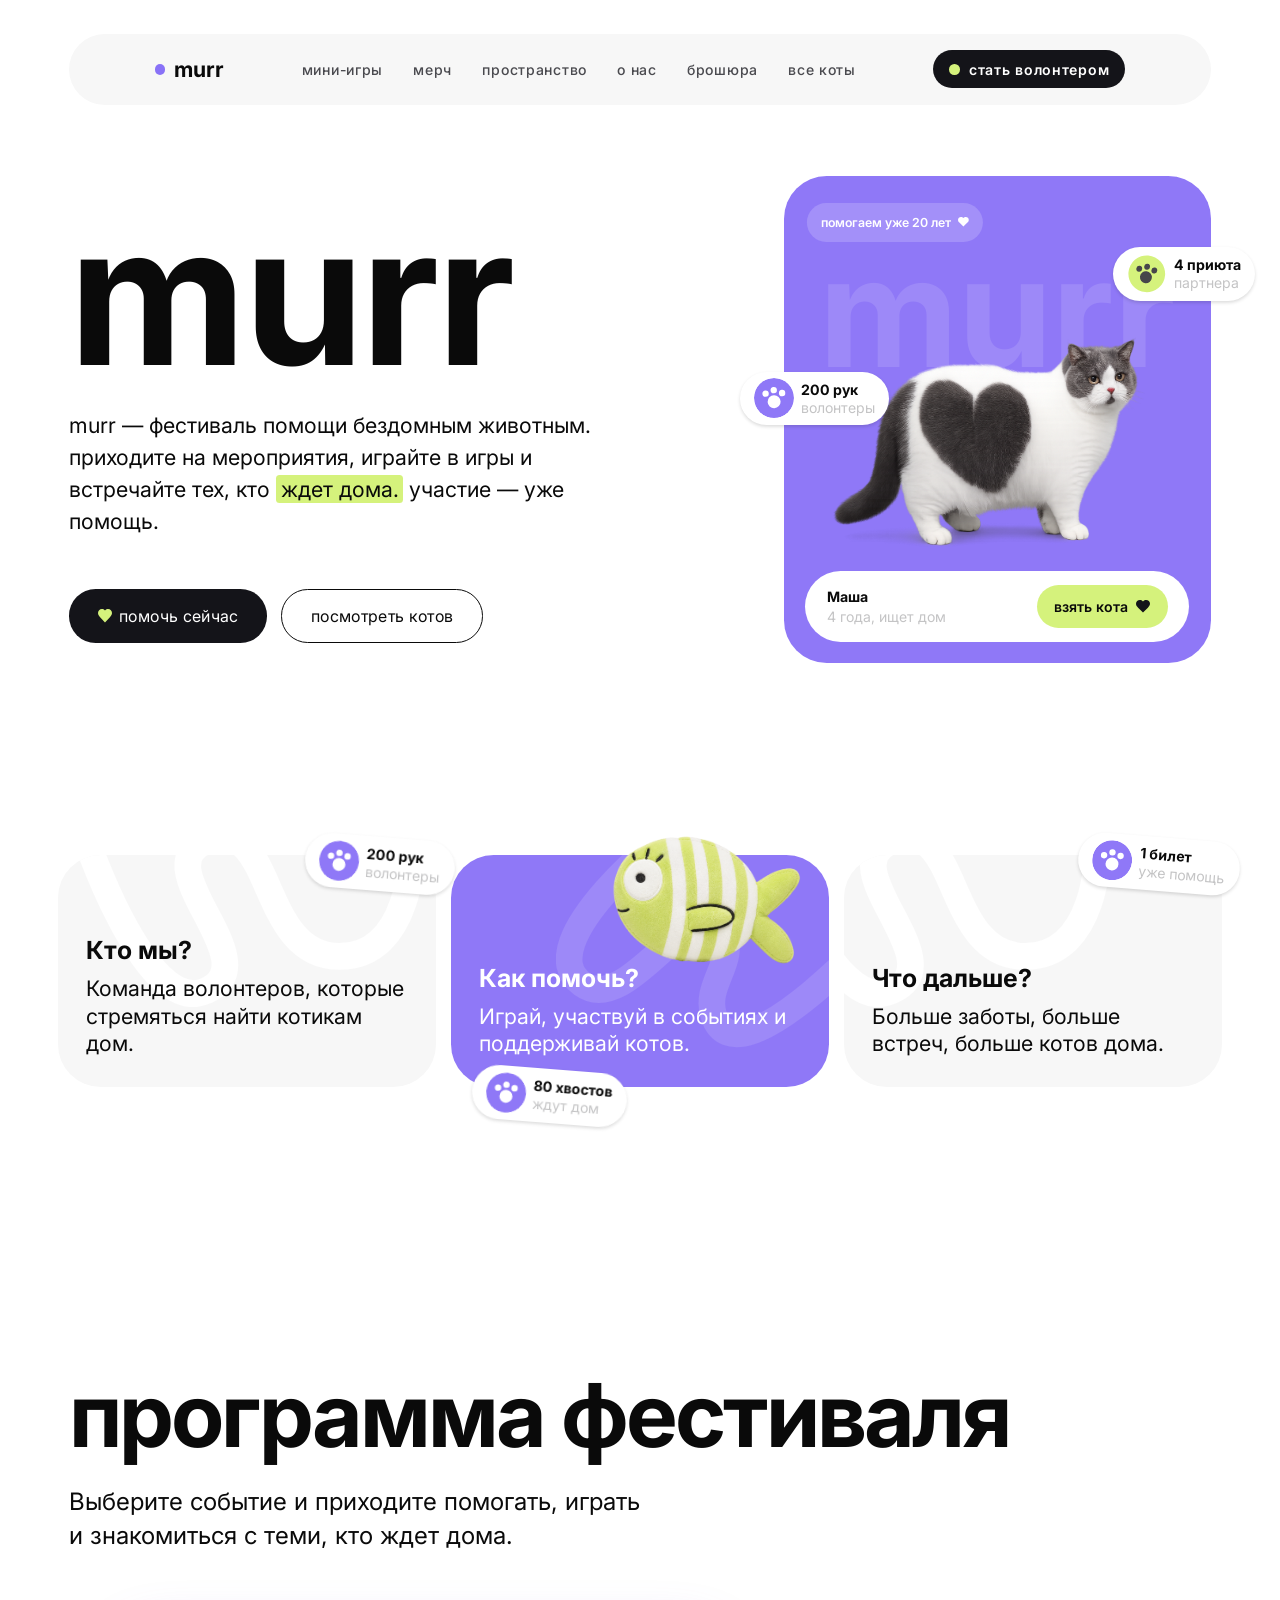
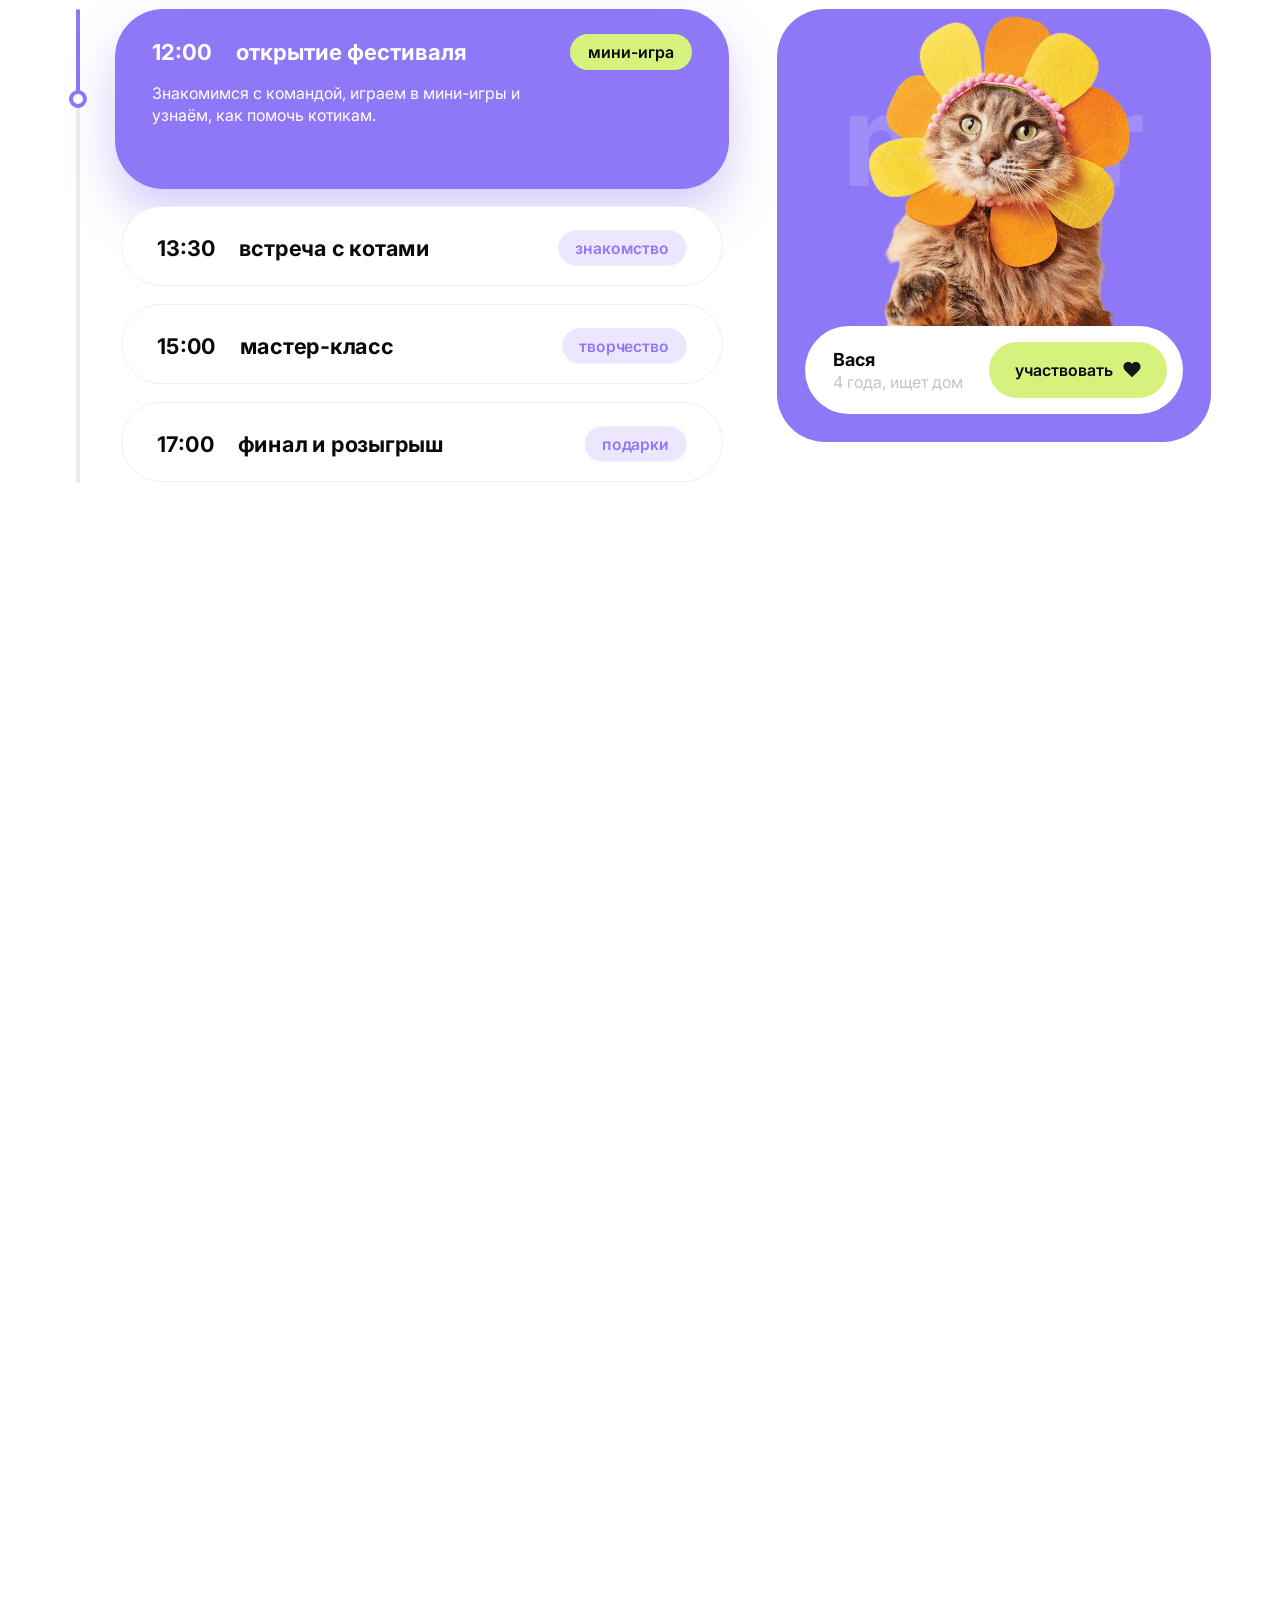
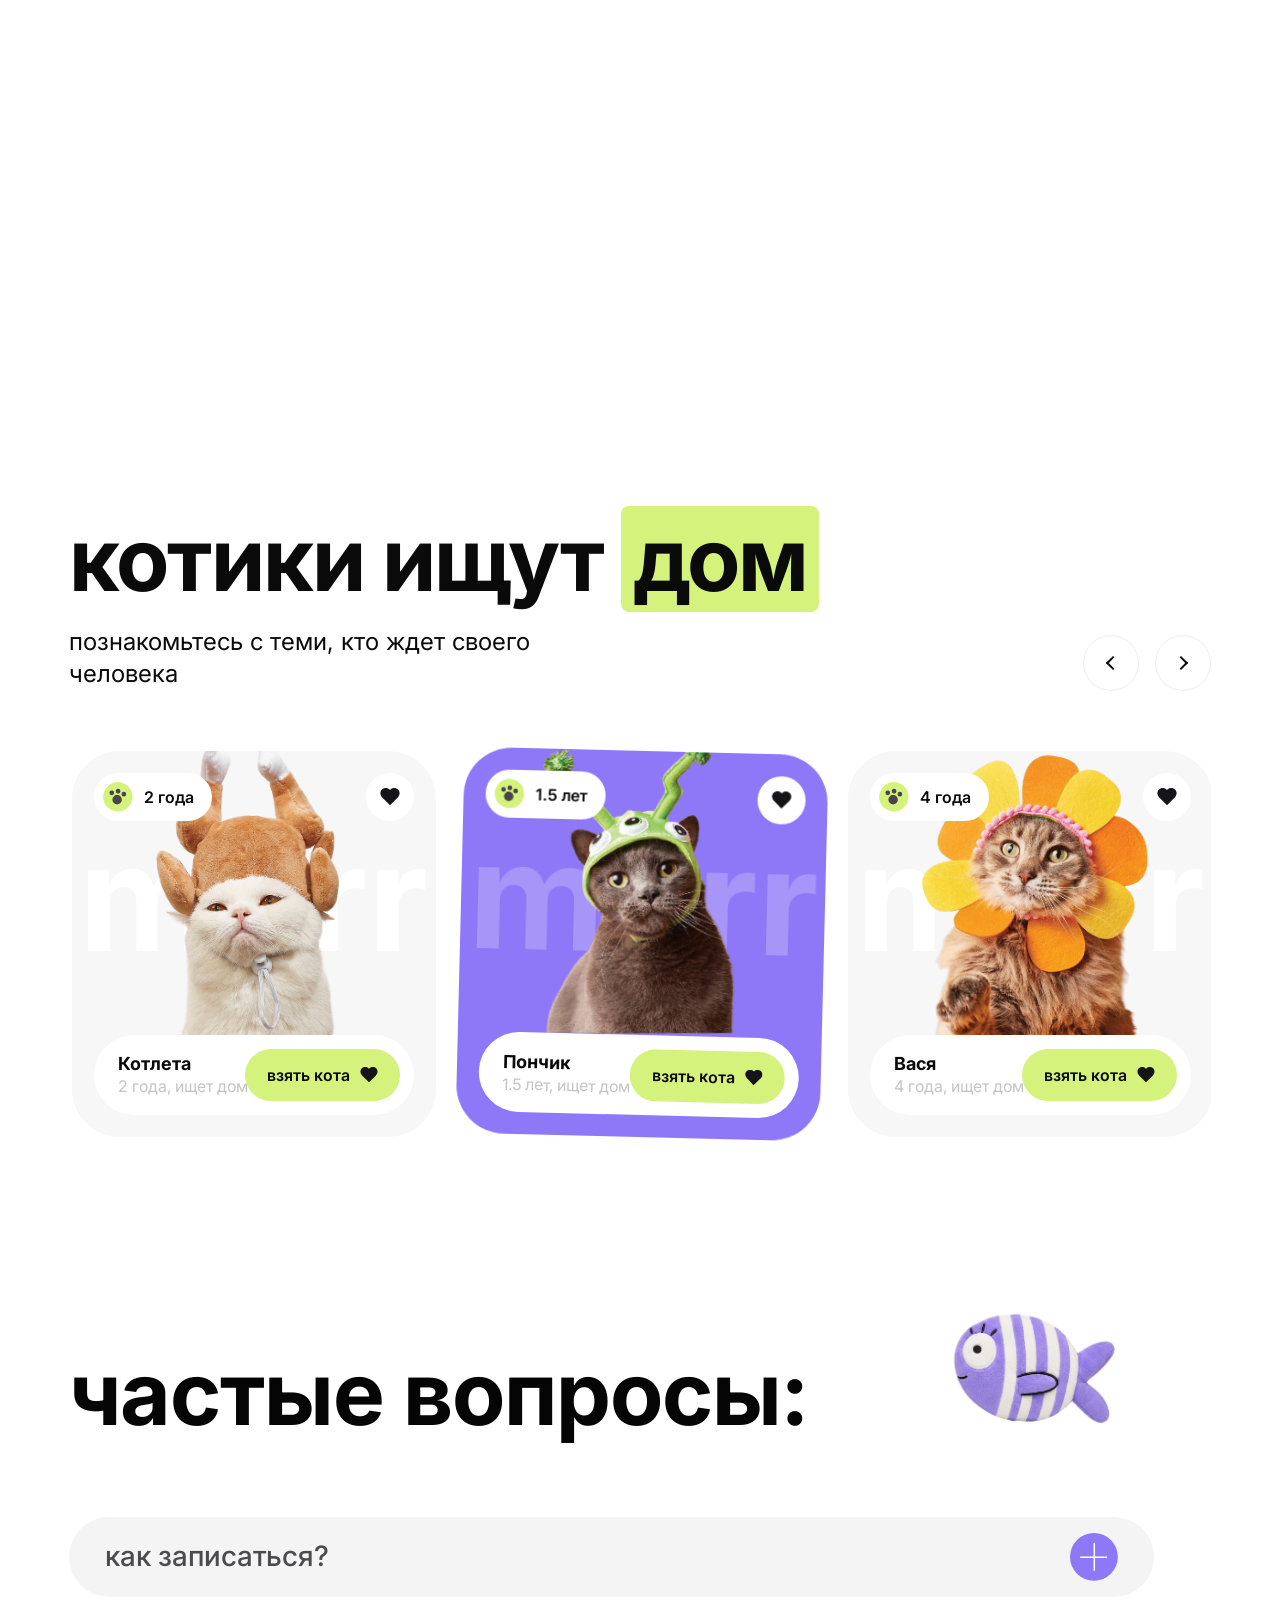
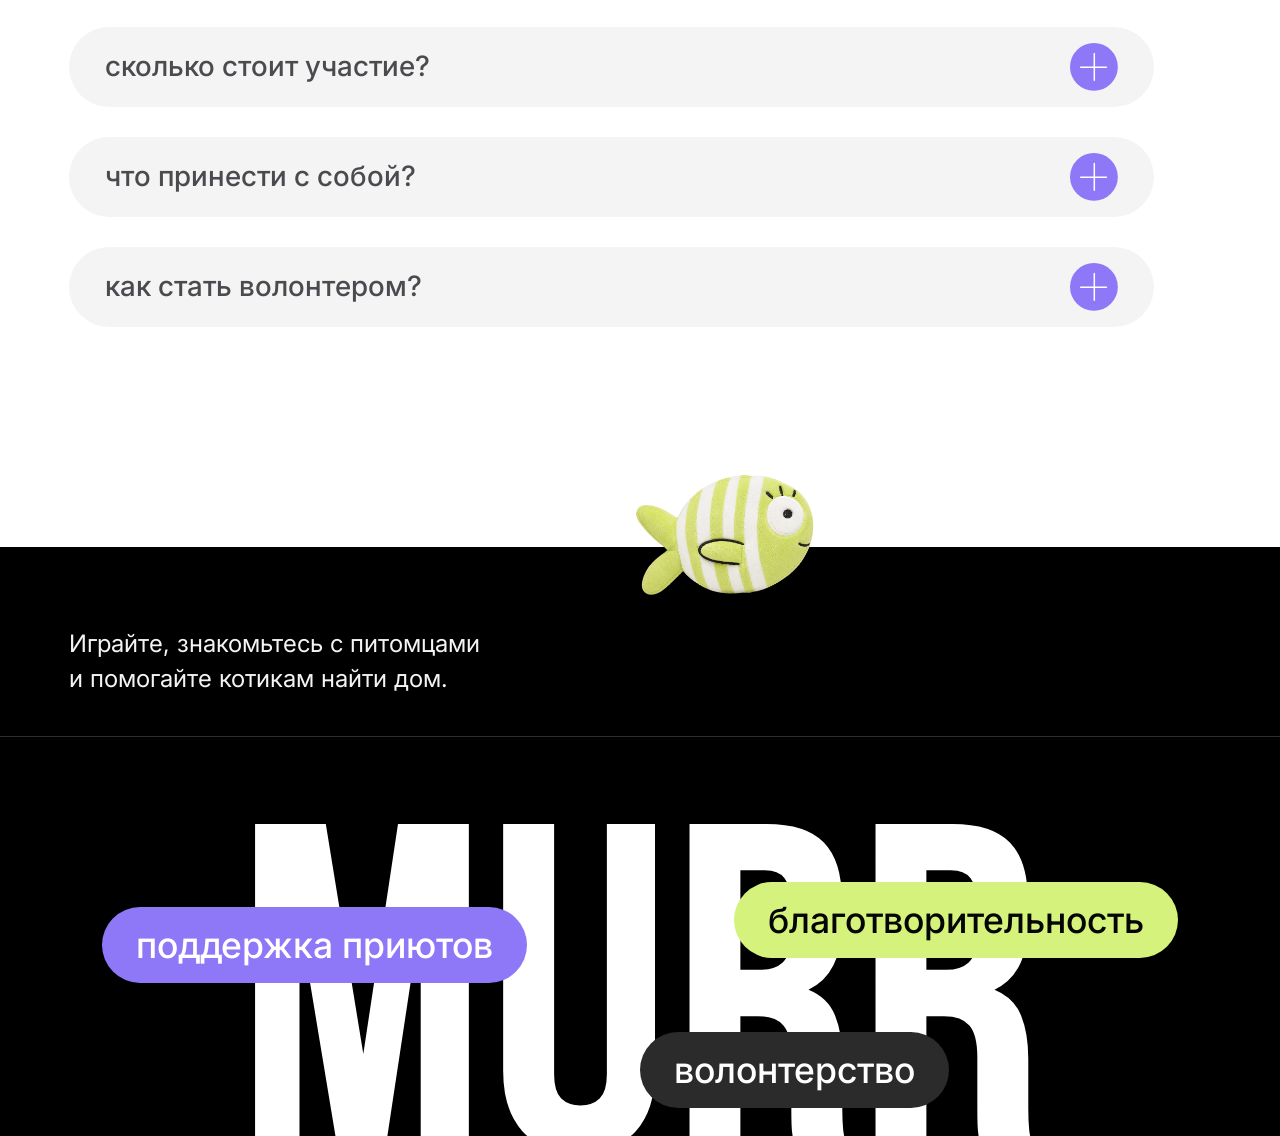
==== index.html @ 6c06e75c "upload project" ====
<!doctype html>
<html lang="ru">
  <head>
    <meta charset="UTF-8" />
    <meta name="viewport" content="width=device-width, initial-scale=1.0" />
    <title>Murr</title>
    <link rel="stylesheet" href="./stylesheets/reset.css" />
    <link rel="stylesheet" href="./stylesheets/fonts.css" />
    <link rel="stylesheet" href="./stylesheets/style.css" />
    <link rel="stylesheet" href="./stylesheets/adaptive.css" />
  </head>
  <body>
    <header class="header">
      <nav class="menu" aria-label="Основное меню">
        <a class="logo" href="/" aria-label="Murr">
          <span class="logo__dot"></span>
          <span class="logo__text">murr</span>
        </a>

        <ul class="menu__list">
          <li><a class="menu__link" href="./games.html">мини-игры</a></li>
          <li><a class="menu__link" href="./merch.html">мерч</a></li>
          <li><a class="menu__link" href="#">пространство</a></li>
          <li><a class="menu__link" href="#about">о нас</a></li>
          <li><a class="menu__link" href="#">брошюра</a></li>
          <li><a class="menu__link" href="#cats">все коты</a></li>
        </ul>

        <a class="volunteer-button" href="./volunteer.html">
          <span class="volunteer-button__dot"></span>
          <span>стать волонтером</span>
        </a>
      </nav>
    </header>

    <main>
      <section class="hero">
        <div class="hero__content">
          <h1 class="hero__title">murr</h1>
          <p class="hero__text">
            murr — фестиваль помощи бездомным животным.<span class="hero__text-extra">
            приходите на мероприятия, играйте в игры и
            встречайте тех, кто <span class="hero__highlight">ждет дома.</span>
            участие — уже помощь.</span>
          </p>
          <div class="hero__buttons">
            <a class="hero__btn hero__btn--primary" href="#">
              <img class="hero__btn-heart" src="./img/heart.svg" alt="" />
              <span>помочь сейчас</span>
            </a>
            <a class="hero__btn hero__btn--secondary" href="#">
              посмотреть котов
            </a>
          </div>
        </div>

        <div class="card">
          <span class="card__watermark">murr</span>

          <div class="card__badge card__badge--dark card__badge--top">
            <span>помогаем уже 20 лет</span>
            <img class="card__badge-heart" src="./img/heart-white.svg" alt="" />
          </div>

          <div class="card__badge card__badge--light card__badge--right">
            <img class="card__badge-paw" src="./img/paw-black.svg" alt="" />
            <div class="card__badge-info">
              <span class="card__badge-value">4 приюта</span>
              <span class="card__badge-label">партнера</span>
            </div>
          </div>

          <div class="card__badge card__badge--light card__badge--left">
            <img class="card__badge-paw" src="./img/paw-white.svg" alt="" />
            <div class="card__badge-info">
              <span class="card__badge-value">200 рук</span>
              <span class="card__badge-label">волонтеры</span>
            </div>
          </div>

          <img class="card__cat" src="./img/cat.png" alt="Кот Маша" />

          <div class="card__bottom">
            <div class="card__bottom-info">
              <span class="card__bottom-name">Маша</span>
              <span class="card__bottom-desc">4 года, ищет дом</span>
            </div>
            <a class="card__bottom-btn" href="#">
              <span>взять кота</span>
              <img class="card__bottom-heart" src="./img/heart-black.svg" alt="" />
            </a>
          </div>
        </div>
      </section>

      <section class="explain" id="about">
        <article class="info-card info-card--light">
          <span class="info-card__curve-clip">
            <img
              class="info-card__curve info-card__curve--left"
              src="./img/curve-white-left.svg"
              alt=""
            />
          </span>
          <div class="card__badge card__badge--light info-card__badge info-card__badge--tr">
            <img class="card__badge-paw" src="./img/paw-white.svg" alt="" />
            <div class="card__badge-info">
              <span class="card__badge-value">200 рук</span>
              <span class="card__badge-label">волонтеры</span>
            </div>
          </div>
          <h2 class="info-card__title">Кто мы?</h2>
          <p class="info-card__text">
            Команда волонтеров, которые стремяться найти котикам дом.
          </p>
        </article>

        <article class="info-card info-card--accent">
          <span class="info-card__curve-clip">
            <img
              class="info-card__curve info-card__curve--middle"
              src="./img/curve-middle.svg"
              alt=""
            />
          </span>
          <div class="card__badge card__badge--light info-card__badge info-card__badge--bl">
            <img class="card__badge-paw" src="./img/paw-white.svg" alt="" />
            <div class="card__badge-info">
              <span class="card__badge-value">80 хвостов</span>
              <span class="card__badge-label">ждут дом</span>
            </div>
          </div>
          <img class="info-card__fish" src="./img/fish-green.png" alt="" />
          <h2 class="info-card__title">Как помочь?</h2>
          <p class="info-card__text">
            Играй, участвуй в событиях и поддерживай котов.
          </p>
        </article>

        <article class="info-card info-card--light">
          <span class="info-card__curve-clip">
            <img
              class="info-card__curve info-card__curve--right"
              src="./img/curve-white-right.svg"
              alt=""
            />
          </span>
          <div class="card__badge card__badge--light info-card__badge info-card__badge--tr">
            <img class="card__badge-paw" src="./img/paw-white.svg" alt="" />
            <div class="card__badge-info">
              <span class="card__badge-value">1 билет</span>
              <span class="card__badge-label">уже помощь</span>
            </div>
          </div>
          <h2 class="info-card__title">Что дальше?</h2>
          <p class="info-card__text">
            Больше заботы, больше встреч, больше котов дома.
          </p>
        </article>
      </section>
      <section class="program" id="program">
        <div class="program__sticky">
          <div class="program__inner">
            <header class="program__head">
              <h2 class="program__title">программа фестиваля</h2>
              <p class="program__subtitle">
                Выберите событие и приходите помогать, играть<br />
                и знакомиться с теми, кто ждет дома.
              </p>
            </header>

            <div class="program__body">
              <div class="program__left">
                <div class="timeline" aria-hidden="true">
                  <span class="timeline__track"></span>
                  <span class="timeline__progress" id="timelineProgress"></span>
                  <span class="timeline__dot" id="timelineDot"></span>
                </div>
                <ul class="program__events" id="programEvents"></ul>
              </div>

              <aside class="program-card" id="programCard">
                <span class="program-card__watermark">murr</span>
                <img class="program-card__photo" id="programPhoto" src="./img/cat-3.png" alt="кот" />
                <div class="program-card__plate">
                  <div class="program-card__info">
                    <span class="program-card__name">Вася</span>
                    <span class="program-card__desc">4 года, ищет дом</span>
                  </div>
                  <a class="program-card__btn" href="#">
                    <span>участвовать</span>
                    <img
                      class="program-card__heart"
                      src="./img/heart-black.svg"
                      alt=""
                    />
                  </a>
                </div>
              </aside>
            </div>
          </div>
        </div>
      </section>

      <section class="cats" id="cats">
        <div class="cats__inner">
          <header class="cats__head">
            <div class="cats__heading">
              <h2 class="cats__title">
                котики ищут <span class="cats__highlight">дом</span>
              </h2>
              <p class="cats__subtitle">
                познакомьтесь с теми, кто ждет своего<br />человека
              </p>
            </div>

            <div class="cats__arrows">
              <button
                class="cats__arrow cats__arrow--prev"
                id="catsPrev"
                type="button"
                aria-label="Предыдущие"
              ></button>
              <button
                class="cats__arrow cats__arrow--next"
                id="catsNext"
                type="button"
                aria-label="Следующие"
              ></button>
            </div>
          </header>

          <ul class="cats__track" id="catsTrack"></ul>
        </div>
      </section>

      <section class="faq" id="faq">
        <img
          class="faq__fish faq__fish--purple"
          src="./img/fish-purple-5.png"
          alt=""
        />
        <img
          class="faq__fish faq__fish--green"
          src="./img/fish-green-5.png"
          alt=""
        />
        <div class="faq__container">
          <h2 class="faq__title">частые вопросы:</h2>
          <div class="faq__list" id="faqList"></div>
        </div>
      </section>
    </main>

    <footer class="footer">
      <div class="footer__top">
        <p class="footer__note">
          Играйте, знакомьтесь с питомцами<br />
          и помогайте котикам найти дом.
        </p>
      </div>

      <div class="footer__brand">
        <span class="footer__murr">MURR</span>
        <span class="footer__badge footer__badge--purple">поддержка приютов</span>
        <span class="footer__badge footer__badge--lime">благотворительность</span>
        <span class="footer__badge footer__badge--dark">волонтерство</span>
      </div>
    </footer>

    <script src="./scripts/javascript.js"></script>
  </body>
</html>
---- stylesheets/fonts.css ----
@font-face {
  font-family: "Inter";
  src: url("../fonts/Inter_18pt-Regular.ttf") format("truetype");
  font-weight: 400;
  font-style: normal;
  font-display: swap;
}

@font-face {
  font-family: "Inter";
  src: url("../fonts/Inter_18pt-Medium.ttf") format("truetype");
  font-weight: 500;
  font-style: normal;
  font-display: swap;
}

@font-face {
  font-family: "Inter";
  src: url("../fonts/Inter_18pt-SemiBold.ttf") format("truetype");
  font-weight: 600;
  font-style: normal;
  font-display: swap;
}

@font-face {
  font-family: "Inter";
  src: url("../fonts/Inter_18pt-Bold.ttf") format("truetype");
  font-weight: 700;
  font-style: normal;
  font-display: swap;
}

@font-face {
  font-family: "Bebas Neue";
  src: url("../fonts/bebasneuecyrillic.ttf") format("truetype");
  font-weight: 400;
  font-style: normal;
  font-display: swap;
}

:root {
  --font-main: "Inter", Arial, sans-serif;
  --font-display: "Bebas Neue", "Inter", sans-serif;
}
---- stylesheets/style.css ----
html {
  scroll-behavior: smooth;
}

body {
  overflow-x: hidden;
  font-family: var(--font-main);
  color: #0a0a0a;
  background: #ffffff;
}

.header {
  width: 100vw;
  padding-top: 2.6389vw;
}

.menu {
  width: 89.1667vw;
  height: 5.5556vw;
  margin: 0 auto;
  padding: 0 6.6667vw;
  display: flex;
  align-items: center;
  justify-content: space-between;
  gap: 3.3333vw;
  border-radius: 2.7778vw;
  background: #f7f7f7;
}

.logo {
  display: flex;
  align-items: center;
  gap: 0.6944vw;
  flex: 0 0 auto;
}

.logo__dot {
  width: 0.8333vw;
  height: 0.8333vw;
  border-radius: 50%;
  background: #8972f7;
}

.logo__text {
  font-size: 1.6667vw;
  line-height: 1;
  font-weight: 700;
  letter-spacing: 0;
}

.menu__list {
  display: flex;
  align-items: center;
  justify-content: center;
  gap: 2.3611vw;
  flex: 1 1 auto;
}

.menu__link {
  display: block;
  font-size: 1.1111vw;
  line-height: 1.2;
  font-weight: 500;
  letter-spacing: 0.0556vw;
  color: #4a4a4f;
  white-space: nowrap;
}

.volunteer-button {
  height: 2.9861vw;
  padding: 0 1.25vw;
  display: flex;
  align-items: center;
  justify-content: center;
  gap: 0.6944vw;
  flex: 0 0 auto;
  border-radius: 1.4931vw;
  background: #141419;
  color: #ffffff;
  font-size: 1.1111vw;
  line-height: 1.2;
  font-weight: 600;
  letter-spacing: 0.0556vw;
  white-space: nowrap;
  transition: transform 0.3s ease;
}

.volunteer-button:hover {
  transform: scale(1.07);
}

.volunteer-button__dot {
  width: 0.8333vw;
  height: 0.8333vw;
  flex: 0 0 auto;
  border-radius: 50%;
  background: #d5f27c;
}

/* ===== Hero ===== */

.hero {
  width: 89.1667vw;
  margin: 0 auto;
  padding-top: 5.5556vw;
  display: flex;
  align-items: center;
  justify-content: space-between;
}

.hero__content {
  max-width: 47.2222vw;
}

.hero__title {
  font-size: 15.2778vw;
  font-weight: 700;
  line-height: 1;
  letter-spacing: -0.2083vw;
  color: #0a0a0a;
}

.hero__text {
  margin-top: 1.4vw;
  font-size: 1.6667vw;
  font-weight: 400;
  line-height: 1.5;
  color: #0a0a0a;
  max-width: 44.4444vw;
}

.hero__highlight {
  background: #d5f27c;
  border-radius: 0.2778vw;
  padding: 0.0694vw 0.3472vw;
}

.hero__buttons {
  margin-top: 4vw;
  display: flex;
  align-items: center;
  gap: 1.1111vw;
}

.hero__btn {
  display: inline-flex;
  align-items: center;
  justify-content: center;
  gap: 0.5556vw;
  height: 4.1667vw;
  padding: 0 2.2222vw;
  border-radius: 2.0833vw;
  font-size: 1.25vw;
  font-weight: 400;
  letter-spacing: 0.0278vw;
  white-space: nowrap;
  transition: transform 0.3s ease;
}

.hero__btn:hover {
  transform: scale(1.05);
}

.hero__btn--primary {
  background: #141419;
  color: #ffffff;
}

.hero__btn--secondary {
  background: transparent;
  border: 0.1389vw solid #0a0a0a;
  color: #0a0a0a;
}

.hero__btn-heart {
  width: 1.1111vw;
  height: 1.0417vw;
}

/* ===== Card ===== */

.card {
  position: relative;
  width: 33.3333vw;
  height: 38.0556vw;
  flex: 0 0 auto;
  border-radius: 3.3333vw;
  background: #8f78f7;
  padding: 1.6667vw;
}

.card__watermark {
  position: absolute;
  top: 28%;
  left: 50%;
  transform: translate(-50%, -50%);
  font-size: 12vw;
  font-weight: 900;
  line-height: 1;
  color: #9d89f8;
  pointer-events: none;
  user-select: none;
}

.card__badge {
  position: absolute;
  display: flex;
  align-items: center;
  gap: 0.5556vw;
  height: 4.2vw;
  padding: 0 1.1111vw;
  border-radius: 3.3333vw;
  font-size: 0.9722vw;
  font-weight: 600;
  white-space: nowrap;
}

.card__badge--dark {
  background: #a390f9;
  color: #ffffff;
  height: 3.0556vw;
}

.card__badge--light {
  background: #ffffff;
  color: #0a0a0a;
  box-shadow: 0 0.1389vw 0.2778vw rgba(0, 0, 0, 0.14);
}

.card__badge--top {
  top: 2.0833vw;
  left: 26%;
  transform: translateX(-50%);
}

.card__badge--right {
  top: 5.5556vw;
  right: -3.4722vw;
  transform-origin: center center;
  animation: wave 4s linear infinite;
}

.card__badge--left {
  top: 15.2778vw;
  left: -3.4722vw;
  z-index: 2;
  transform-origin: center center;
  animation: wave 4s linear infinite -2s;
}

@keyframes wave {
  0% {
    transform: translateY(-1vw) rotate(0deg);
  }
  12.5% {
    transform: translateY(-0.705vw) rotate(5.66deg);
  }
  25% {
    transform: translateY(0) rotate(8deg);
  }
  37.5% {
    transform: translateY(0.705vw) rotate(5.66deg);
  }
  50% {
    transform: translateY(1vw) rotate(0deg);
  }
  62.5% {
    transform: translateY(0.705vw) rotate(-5.66deg);
  }
  75% {
    transform: translateY(0) rotate(-8deg);
  }
  87.5% {
    transform: translateY(-0.705vw) rotate(-5.66deg);
  }
  100% {
    transform: translateY(-1vw) rotate(0deg);
  }
}

.card__badge-heart {
  width: 0.8333vw;
  height: 0.7639vw;
}

.card__badge-paw {
  width: 3.125vw;
  height: 3.125vw;
  border-radius: 50%;
}

.card__badge-info {
  display: flex;
  flex-direction: column;
  gap: 0.0694vw;
}

.card__badge-value {
  font-size: 1.1111vw;
  font-weight: 700;
  line-height: 1.2;
  color: #0a0a0a;
}

.card__badge-label {
  font-size: 1.1111vw;
  font-weight: 400;
  line-height: 1.2;
  color: #c4c4c5;
}

.card__cat {
  position: absolute;
  bottom: 5.5556vw;
  left: 50%;
  transform: translateX(-50%);
  width: 27.7778vw;
  height: auto;
  pointer-events: none;
}

.card__bottom {
  position: absolute;
  bottom: 1.6667vw;
  left: 1.6667vw;
  right: 1.6667vw;
  display: flex;
  align-items: center;
  justify-content: space-between;
  padding: 1.1111vw 1.7vw;
  border-radius: 3.3333vw;
  background: #ffffff;
}

.card__bottom-info {
  display: flex;
  flex-direction: column;
  gap: 0.2083vw;
}

.card__bottom-name {
  font-size: 1.1111vw;
  font-weight: 700;
  line-height: 1.2;
  color: #0a0a0a;
}

.card__bottom-desc {
  font-size: 1.1111vw;
  font-weight: 400;
  line-height: 1.2;
  color: #c4c4c5;
}

.card__bottom-btn {
  display: flex;
  align-items: center;
  gap: 0.5556vw;
  height: 3.3333vw;
  padding: 0 1.3889vw;
  border-radius: 3.3333vw;
  background: #d5f27c;
  font-size: 1.1111vw;
  font-weight: 600;
  color: #0a0a0a;
  white-space: nowrap;
  transition: transform 0.3s ease;
}

.card__bottom-heart {
  width: 1.1111vw;
  height: 1.0417vw;
}

.card__bottom-btn:hover {
  transform: scale(1.05);
}

/* ===== Screen 2 / Explain ===== */

.explain {
  height: 48.0556vw;
  display: flex;
  align-items: center;
  justify-content: center;
  gap: 1.1111vw;
}

.info-card {
  overflow: visible;
  position: relative;
  width: 29.5833vw;
  height: 18.125vw;
  flex: 0 0 auto;
  display: flex;
  flex-direction: column;
  justify-content: flex-end;
  gap: 0.6944vw;
  padding: 2.2222vw;
  border-radius: 3.3333vw;
  transition: transform 0.3s ease;
}

.info-card:hover {
  transform: scale(1.03);
}

.info-card--light {
  background: #f7f7f7;
}

.info-card--accent {
  background: #8f78f7;
}

.info-card__title {
  font-size: 1.9444vw;
  font-weight: 700;
  line-height: 1.2;
  color: #0a0a0a;
}

.info-card__text {
  font-size: 1.6667vw;
  font-weight: 400;
  line-height: 1.3;
  color: #0a0a0a;
}

.info-card--accent .info-card__title,
.info-card--accent .info-card__text {
  color: #ffffff;
}

.info-card__curve-clip {
  position: absolute;
  inset: 0;
  overflow: hidden;
  border-radius: 3.3333vw;
  z-index: 0;
  pointer-events: none;
}

.info-card__curve {
  position: absolute;
  top: 0;
  left: 50%;
  transform: translateX(-50%);
  height: auto;
  pointer-events: none;
  user-select: none;
  z-index: 0;
}

.info-card__curve--left {
  width: 27.9861vw;
}

.info-card__curve--right {
  width: 21.25vw;
  left: calc(50% - 4.5vw);
}

.info-card__curve--middle {
  width: 22.2222vw;
  left: calc(50% + 4.5vw);
}

.info-card__title,
.info-card__text {
  position: relative;
  z-index: 1;
}

.info-card__fish {
  position: absolute;
  top: -6vw;
  right: 0.5vw;
  width: 20vw;
  height: auto;
  z-index: 1;
  pointer-events: none;
}

.info-card__badge {
  position: absolute;
  z-index: 2;
}

.info-card__badge--tr {
  top: -1.3889vw;
  right: -1.3889vw;
  transform: rotate(4.59deg);
}

.info-card__badge--bl {
  bottom: -2.8vw;
  left: 1.6667vw;
  transform: rotate(4.5deg);
}

/* ===== Screen 3 / Festival program ===== */

:root {
  --color-purple: #8f78f7;
  --color-lime: #d5f27c;
  --color-black: #0a0a0a;
  --color-text: #4a4a4f;
  --color-gray: #ededed;
  --color-purple-soft: #ece7ff;
  --radius-lg: 48px;
  --radius-pill: 999px;
}

.program {
  position: relative;
  /* extra height creates the scroll distance that drives the timeline */
  min-height: 260vh;
  background: #ffffff;
}

.program__sticky {
  position: sticky;
  top: 0;
  min-height: 100vh;
  display: flex;
  align-items: center;
}

.program__inner {
  width: 89.1667vw;
  margin: 0 auto;
  padding: 64px 0;
}

.program__head {
  margin-bottom: 56px;
}

.program__title {
  font-size: 88px;
  line-height: 0.95;
  font-weight: 800;
  letter-spacing: -3px;
  white-space: nowrap;
  color: var(--color-black);
}

.program__subtitle {
  margin-top: 28px;
  font-size: 24px;
  line-height: 1.4;
  font-weight: 400;
  color: var(--color-black);
}

.program__body {
  display: flex;
  align-items: flex-start;
  gap: 48px;
}

.program__left {
  flex: 1 1 auto;
  display: flex;
  gap: 28px;
}

/* --- Timeline --- */

.timeline {
  position: relative;
  flex: 0 0 18px;
  width: 18px;
  align-self: stretch;
}

.timeline__track,
.timeline__progress {
  position: absolute;
  left: 50%;
  top: 0;
  width: 4px;
  border-radius: var(--radius-pill);
  transform: translateX(-50%);
}

.timeline__track {
  bottom: 0;
  background: var(--color-gray);
}

.timeline__progress {
  height: 0;
  background: var(--color-purple);
  transition: height 0.5s ease;
  will-change: height;
}

.timeline__dot {
  position: absolute;
  left: 50%;
  top: 0;
  width: 18px;
  height: 18px;
  border-radius: 50%;
  background: #ffffff;
  border: 4px solid var(--color-purple);
  transform: translate(-50%, -50%);
  transition: transform 0.5s ease;
  will-change: transform;
}

/* --- Event cards --- */

.program__events {
  flex: 1 1 auto;
  display: flex;
  flex-direction: column;
  gap: 16px;
}

.event-card {
  height: 82px;
  overflow: hidden;
  padding: 24px 36px;
  display: flex;
  flex-direction: column;
  justify-content: flex-start;
  gap: 12px;
  border-radius: var(--radius-lg);
  background: #ffffff;
  border: 1px solid var(--color-gray);
  box-shadow: 0 0 0 rgba(136, 112, 244, 0);
  transform: scale(0.98);
  transition:
    height 0.5s ease,
    background-color 0.5s ease,
    color 0.5s ease,
    box-shadow 0.5s ease,
    transform 0.5s ease,
    border-color 0.5s ease;
}

.event-card.is-active {
  height: 180px;
  background: var(--color-purple);
  border-color: var(--color-purple);
  transform: scale(1);
  box-shadow: 0 24px 48px rgba(136, 112, 244, 0.35);
}

.event-card__row {
  display: flex;
  align-items: center;
  gap: 24px;
}

.event-card__time {
  font-size: 22px;
  font-weight: 700;
  color: var(--color-black);
  transition: color 0.5s ease;
}

.event-card__title {
  font-size: 22px;
  font-weight: 700;
  color: var(--color-black);
  transition: color 0.5s ease;
}

.event-card__tag {
  margin-left: auto;
  flex: 0 0 auto;
  padding: 8px 18px;
  border-radius: var(--radius-pill);
  font-size: 16px;
  font-weight: 600;
  background: var(--color-purple-soft);
  color: var(--color-purple);
  transition:
    background-color 0.5s ease,
    color 0.5s ease;
}

.event-card__desc {
  max-width: 70%;
  font-size: 16px;
  line-height: 1.4;
  font-weight: 400;
  color: #ffffff;
  opacity: 0;
  transform: translateY(10px);
  transition:
    opacity 0.5s ease,
    transform 0.5s ease;
}

.event-card.is-active .event-card__time,
.event-card.is-active .event-card__title {
  color: #ffffff;
}

.event-card.is-active .event-card__tag {
  background: var(--color-lime);
  color: var(--color-black);
}

.event-card.is-active .event-card__desc {
  opacity: 1;
  transform: translateY(0);
}

/* --- Right card --- */

.program-card {
  position: relative;
  flex: 0 0 38%;
  aspect-ratio: 1 / 1;
  border-radius: var(--radius-lg);
  background: var(--color-purple);
  overflow: hidden;
}

.program-card__watermark {
  position: absolute;
  top: 30%;
  left: 50%;
  transform: translate(-50%, -50%);
  font-size: 130px;
  font-weight: 800;
  line-height: 1;
  color: rgba(255, 255, 255, 0.16);
  pointer-events: none;
  user-select: none;
}

.program-card__photo {
  position: absolute;
  left: 0;
  bottom: 100px;
  width: 100%;
  height: 85.8%;
  object-fit: contain;
  object-position: center bottom;
  z-index: 1;
  pointer-events: none;
  user-select: none;
}

.program-card__plate {
  position: absolute;
  z-index: 2;
  left: 28px;
  right: 28px;
  bottom: 28px;
  display: flex;
  align-items: center;
  justify-content: space-between;
  gap: 16px;
  padding: 16px 16px 16px 28px;
  border-radius: var(--radius-pill);
  background: #ffffff;
}

.program-card__info {
  display: flex;
  flex-direction: column;
  gap: 2px;
}

.program-card__name {
  font-size: 18px;
  font-weight: 700;
  color: var(--color-black);
}

.program-card__desc {
  font-size: 16px;
  font-weight: 400;
  color: #c4c4c5;
}

.program-card__btn {
  display: flex;
  align-items: center;
  gap: 10px;
  flex: 0 0 auto;
  height: 56px;
  padding: 0 26px;
  border-radius: var(--radius-pill);
  background: var(--color-lime);
  font-size: 16px;
  font-weight: 600;
  color: var(--color-black);
  white-space: nowrap;
  transition: transform 0.3s ease;
}

.program-card__btn:hover {
  transform: scale(1.05);
}

.program-card__heart {
  width: 18px;
  height: 16px;
}

.program-card--pulse {
  animation: program-card-pulse 0.45s ease;
}

@keyframes program-card-pulse {
  from {
    opacity: 0.65;
    transform: translateY(10px) scale(0.99);
  }
  to {
    opacity: 1;
    transform: translateY(0) scale(1);
  }
}

/* --- Adaptive --- */

@media (max-width: 1024px) {
  .program__title {
    font-size: 72px;
    letter-spacing: -2px;
  }

  .program__subtitle {
    font-size: 18px;
  }

  .program__body {
    gap: 32px;
  }

  .program-card__watermark {
    font-size: 90px;
  }
}

@media (max-width: 768px) {
  .program {
    min-height: 220vh;
  }

  .program__sticky {
    align-items: flex-start;
  }

  .program__inner {
    width: 90vw;
    padding: 48px 0;
  }

  .program__title {
    font-size: 44px;
    letter-spacing: -1px;
  }

  .program__subtitle {
    font-size: 16px;
  }

  .program__body {
    flex-direction: column;
    gap: 28px;
  }

  .program-card {
    flex: 0 0 auto;
    width: 100%;
  }

  .event-card {
    padding: 24px;
  }

  .event-card__desc {
    max-width: 100%;
  }
}

/* ===== Screen 4 / Cats carousel ===== */

.cats {
  padding: 100px 0;
  background: #ffffff;
}

.cats__inner {
  width: 89.1667vw;
  margin: 0 auto;
}

.cats__head {
  display: flex;
  align-items: flex-end;
  justify-content: space-between;
  gap: 32px;
  margin-bottom: 48px;
}

.cats__title {
  font-size: 88px;
  line-height: 0.95;
  font-weight: 800;
  letter-spacing: -2px;
  white-space: nowrap;
  color: var(--color-black);
}

.cats__highlight {
  background: var(--color-lime);
  border-radius: 8px;
  padding: 0 12px;
}

.cats__subtitle {
  margin-top: 24px;
  font-size: 24px;
  line-height: 1.35;
  font-weight: 400;
  color: var(--color-black);
}

.cats__arrows {
  display: flex;
  gap: 16px;
  flex: 0 0 auto;
}

.cats__arrow {
  position: relative;
  width: 56px;
  height: 56px;
  border-radius: 50%;
  background: #ffffff;
  border: 1px solid var(--color-gray);
  cursor: pointer;
  transition:
    transform 0.3s ease,
    opacity 0.3s ease,
    background-color 0.3s ease;
}

.cats__arrow::before {
  content: '';
  position: absolute;
  top: 50%;
  left: 50%;
  width: 10px;
  height: 10px;
  border-left: 2px solid var(--color-black);
  border-bottom: 2px solid var(--color-black);
}

.cats__arrow--prev::before {
  transform: translate(-30%, -50%) rotate(45deg);
}

.cats__arrow--next::before {
  transform: translate(-70%, -50%) rotate(225deg);
}

.cats__arrow:hover {
  transform: scale(1.06);
}

.cats__arrow:disabled {
  opacity: 0.35;
  cursor: default;
  transform: none;
}

/* --- Track --- */

.cats__track {
  display: flex;
  gap: 24px;
  overflow-x: auto;
  scrollbar-width: none;
  /* room for the tilted active card's corners (overflow-x: auto also clips Y) */
  padding: 12px 0;
}

.cats__track::-webkit-scrollbar {
  display: none;
}

/* --- Cat card --- */

.cat-card {
  position: relative;
  flex: 0 0 calc((100% - 48px) / 3);
  aspect-ratio: 1 / 1.06;
  display: flex;
  flex-direction: column;
  justify-content: space-between;
  padding: 22px;
  border-radius: var(--radius-lg);
  background: #f7f7f7;
  overflow: hidden;
  transition:
    background-color 0.4s ease,
    transform 0.4s ease;
}

.cat-card--active {
  background: var(--color-purple);
}

.cat-card--active.cat-card--tilt-a {
  transform: rotate(1.41deg);
}

.cat-card--active.cat-card--tilt-b {
  transform: rotate(-1.41deg);
}

.cat-card__watermark {
  transition: color 0.4s ease;
}

/* During the seamless loop jump we swap the active card between identical
   copies — suppress transitions so the color/tilt don't visibly re-fire. */
.cats__track.is-wrapping .cat-card,
.cats__track.is-wrapping .cat-card__watermark {
  transition: none;
}

.cat-card__watermark {
  position: absolute;
  top: 38%;
  left: 50%;
  transform: translate(-50%, -50%);
  font-size: 150px;
  font-weight: 800;
  line-height: 1;
  white-space: nowrap;
  color: #ffffff;
  pointer-events: none;
  user-select: none;
  z-index: 1;
}

.cat-card--active .cat-card__watermark {
  color: rgba(255, 255, 255, 0.22);
}

.cat-card__photo {
  position: absolute;
  left: 0;
  bottom: 100px;
  width: 100%;
  height: 85.8%;
  object-fit: contain;
  object-position: center bottom;
  z-index: 1;
  pointer-events: none;
  user-select: none;
}

.cat-card__top {
  position: relative;
  z-index: 2;
  display: flex;
  align-items: flex-start;
  justify-content: space-between;
}

.cat-card__badge {
  display: flex;
  align-items: center;
  gap: 10px;
  height: 48px;
  padding: 0 18px 0 8px;
  border-radius: var(--radius-pill);
  background: #ffffff;
  font-size: 16px;
  font-weight: 600;
  color: var(--color-black);
}

.cat-card__paw {
  width: 32px;
  height: 32px;
  border-radius: 50%;
}

.cat-card__fav {
  display: flex;
  align-items: center;
  justify-content: center;
  width: 48px;
  height: 48px;
  flex: 0 0 auto;
  border: none;
  border-radius: 50%;
  background: #ffffff;
  cursor: pointer;
  transition: transform 0.3s ease;
}

.cat-card__fav:hover {
  transform: scale(1.08);
}

.cat-card__fav img {
  width: 20px;
  height: 18px;
}

.cat-card__plate {
  position: relative;
  z-index: 2;
  display: flex;
  align-items: center;
  justify-content: space-between;
  gap: 12px;
  padding: 14px 14px 14px 24px;
  border-radius: var(--radius-pill);
  background: #ffffff;
}

.cat-card__info {
  display: flex;
  flex-direction: column;
  gap: 2px;
  min-width: 0;
}

.cat-card__name {
  font-size: 18px;
  font-weight: 700;
  color: var(--color-black);
}

.cat-card__desc {
  font-size: 16px;
  font-weight: 400;
  color: #c4c4c5;
  white-space: nowrap;
}

.cat-card__btn {
  display: flex;
  align-items: center;
  gap: 10px;
  flex: 0 0 auto;
  height: 52px;
  padding: 0 22px;
  border-radius: var(--radius-pill);
  background: var(--color-lime);
  font-size: 16px;
  font-weight: 600;
  color: var(--color-black);
  white-space: nowrap;
  transition: transform 0.3s ease;
}

.cat-card__btn:hover {
  transform: scale(1.05);
}

.cat-card__heart {
  width: 18px;
  height: 16px;
}

/* --- Adaptive --- */

@media (max-width: 1024px) {
  .cats {
    padding: 72px 0;
  }

  .cats__title {
    font-size: 60px;
  }

  .cats__subtitle {
    font-size: 18px;
  }

  .cat-card {
    flex: 0 0 calc((100% - 24px) / 2);
  }
}

@media (max-width: 768px) {
  .cats__inner {
    width: 90vw;
  }

  .cats__head {
    flex-direction: column;
    align-items: flex-start;
    gap: 24px;
  }

  .cats__title {
    font-size: 40px;
    white-space: normal;
  }

  .cat-card {
    flex: 0 0 80%;
  }
}

/* ===== Screen 5 / FAQ ===== */

.faq {
  position: relative;
  padding: 100px 0 220px;
  background: #ffffff;
}

.faq__fish {
  position: absolute;
  height: auto;
  pointer-events: none;
  user-select: none;
  z-index: 2;
}

.faq__fish--purple {
  top: 1vw;
  right: 10vw;
  width: 20vw;
  animation: fish-sway 4s ease-in-out infinite;
}

.faq__fish--green {
  bottom: -9vw;
  left: 48vw;
  width: 19vw;
  animation: fish-sway 4s ease-in-out infinite -2s;
}

@keyframes fish-sway {
  0%,
  100% {
    transform: rotate(5.5deg);
  }
  50% {
    transform: rotate(-5.5deg);
  }
}

.faq__container {
  width: 89.1667vw;
  margin: 0 auto;
}

.faq__title {
  margin-bottom: 80px;
  font-size: 88px;
  line-height: 1;
  font-weight: 800;
  letter-spacing: -1px;
  color: #050505;
}

.faq__list {
  width: 95%;
  display: flex;
  flex-direction: column;
  gap: 30px;
}

.faq__item {
  border-radius: var(--radius-lg);
  background: #f4f4f4;
  overflow: hidden;
}

.faq__head {
  width: 100%;
  min-height: 74px;
  display: flex;
  align-items: center;
  justify-content: space-between;
  gap: 24px;
  padding: 16px 36px;
  background: transparent;
  border: none;
  cursor: pointer;
  text-align: left;
}

.faq__question {
  font-size: 28px;
  line-height: 1.2;
  font-weight: 500;
  color: var(--color-text);
}

.faq__icon {
  flex: 0 0 auto;
  display: flex;
}

.faq__icon img {
  width: 48px;
  height: 48px;
  display: block;
  transition: transform 0.4s ease;
}

.faq__item.is-open .faq__icon img {
  transform: rotate(45deg);
}

.faq__panel {
  max-height: 0;
  overflow: hidden;
  transition: max-height 0.45s ease;
}

.faq__answer {
  padding: 0 36px 32px;
  max-width: 70%;
  font-size: 16px;
  line-height: 1.4;
  color: #555555;
  opacity: 0;
  transform: translateY(-8px);
  transition:
    opacity 0.45s ease,
    transform 0.45s ease;
}

.faq__item.is-open .faq__answer {
  opacity: 1;
  transform: translateY(0);
}

/* --- Adaptive --- */

@media (max-width: 1024px) {
  .faq {
    padding: 72px 0;
  }

  .faq__title {
    font-size: 64px;
    margin-bottom: 56px;
  }

  .faq__question {
    font-size: 28px;
  }

  .faq__answer {
    max-width: 85%;
    font-size: 16px;
  }
}

@media (max-width: 768px) {
  .faq__container {
    width: auto;
    padding: 0 20px;
  }

  .faq__title {
    font-size: 44px;
    margin-bottom: 40px;
  }

  .faq__head {
    padding: 16px 24px;
    gap: 16px;
  }

  .faq__question {
    font-size: 22px;
  }

  .faq__icon img {
    width: 48px;
    height: 48px;
  }

  .faq__answer {
    max-width: 100%;
    padding: 0 24px 24px;
    font-size: 15px;
  }
}

/* ===== Footer ===== */

.footer {
  position: relative;
  overflow: hidden;
  background: #000000;
  color: #ffffff;
}

.footer__top {
  padding: 80px 5.4166vw 40px;
}

.footer__note {
  font-size: 24px;
  line-height: 1.45;
  font-weight: 400;
  color: #f4f4f4;
}

.footer__brand {
  position: relative;
  min-height: 400px;
  border-top: 1px solid rgba(255, 255, 255, 0.18);
  overflow: hidden;
}

.footer__murr {
  position: absolute;
  left: 50%;
  bottom: -128px;
  transform: translateX(-50%);
  font-family: var(--font-display);
  font-size: 462.78px;
  line-height: 1;
  font-weight: 400;
  white-space: nowrap;
  color: #ffffff;
  pointer-events: none;
  user-select: none;
  z-index: 1;
}

.footer__badge {
  position: absolute;
  z-index: 2;
  padding: 16px 34px;
  border-radius: var(--radius-pill);
  font-size: 36px;
  font-weight: 500;
  white-space: nowrap;
  transform-origin: center center;
}

.footer__badge--purple {
  top: 170px;
  left: 8%;
  background: var(--color-purple);
  color: #ffffff;
  animation: wave 4s linear infinite;
}

.footer__badge--lime {
  top: 145px;
  right: 8%;
  background: var(--color-lime);
  color: #050505;
  animation: wave 4s linear infinite -1.3s;
}

.footer__badge--dark {
  top: 295px;
  left: 50%;
  background: #2b2b2b;
  color: #ffffff;
  animation: wave-center 4s linear infinite -2.6s;
}

/* Same wave as the first screen, but keeps the dark badge horizontally
   centered (translateX(-50%)) while it bobs. */
@keyframes wave-center {
  0% {
    transform: translate(-50%, -1vw) rotate(0deg);
  }
  12.5% {
    transform: translate(-50%, -0.705vw) rotate(5.66deg);
  }
  25% {
    transform: translate(-50%, 0) rotate(8deg);
  }
  37.5% {
    transform: translate(-50%, 0.705vw) rotate(5.66deg);
  }
  50% {
    transform: translate(-50%, 1vw) rotate(0deg);
  }
  62.5% {
    transform: translate(-50%, 0.705vw) rotate(-5.66deg);
  }
  75% {
    transform: translate(-50%, 0) rotate(-8deg);
  }
  87.5% {
    transform: translate(-50%, -0.705vw) rotate(-5.66deg);
  }
  100% {
    transform: translate(-50%, -1vw) rotate(0deg);
  }
}

/* --- Adaptive --- */

@media (max-width: 1024px) {
  .footer__murr {
    font-size: 320px;
    bottom: -60px;
  }

  .footer__brand {
    min-height: 300px;
  }

  .footer__badge {
    font-size: 26px;
    padding: 12px 26px;
  }

  .footer__badge--purple {
    top: 120px;
  }

  .footer__badge--lime {
    top: 100px;
  }

  .footer__badge--dark {
    top: 210px;
  }
}

@media (max-width: 768px) {
  .footer__top {
    padding: 56px 20px 32px;
  }

  .footer__note {
    font-size: 18px;
  }

  .footer__murr {
    font-size: 180px;
    bottom: -34px;
  }

  .footer__brand {
    min-height: 200px;
  }

  .footer__badge {
    font-size: 18px;
    padding: 10px 18px;
  }

  .footer__badge--purple {
    top: 70px;
    left: 4%;
  }

  .footer__badge--lime {
    top: 55px;
    right: 4%;
  }

  .footer__badge--dark {
    top: 130px;
  }
}

/* ===== Volunteer page ===== */

.volunteer {
  width: 89.1667vw;
  margin: 0 auto;
  padding: 5.5556vw 0 8vw;
}

.volunteer__inner {
  max-width: 760px;
}

.volunteer__title {
  font-size: 88px;
  line-height: 1;
  font-weight: 800;
  letter-spacing: -2px;
  white-space: nowrap;
  color: #0a0a0a;
}

.volunteer__text {
  margin-top: 24px;
  font-size: 24px;
  line-height: 1.45;
  color: #0a0a0a;
}

.volunteer__form {
  margin-top: 48px;
  display: flex;
  flex-direction: column;
  gap: 24px;
}

.volunteer__field {
  display: flex;
  flex-direction: column;
  gap: 10px;
}

.volunteer__label {
  font-size: 16px;
  font-weight: 600;
  color: #4a4a4f;
}

.volunteer__input {
  width: 100%;
  padding: 18px 24px;
  border: 1px solid #ededed;
  border-radius: 24px;
  background: #f7f7f7;
  font-family: var(--font-main);
  font-size: 18px;
  color: #0a0a0a;
  transition:
    border-color 0.3s ease,
    background-color 0.3s ease;
}

.volunteer__input::placeholder {
  color: #c4c4c5;
}

.volunteer__input:focus {
  outline: none;
  border-color: var(--color-purple);
  background: #ffffff;
}

.volunteer__textarea {
  resize: vertical;
  min-height: 96px;
}

.volunteer__submit {
  align-self: flex-start;
  margin-top: 8px;
  display: inline-flex;
  align-items: center;
  gap: 12px;
  height: 56px;
  padding: 0 28px;
  border: none;
  border-radius: 28px;
  background: #141419;
  color: #ffffff;
  font-family: var(--font-main);
  font-size: 18px;
  font-weight: 600;
  cursor: pointer;
  transition: transform 0.3s ease;
}

.volunteer__submit:hover {
  transform: scale(1.05);
}

.volunteer__done {
  margin-top: 8px;
  font-size: 18px;
  font-weight: 600;
  color: var(--color-purple);
}

@media (max-width: 768px) {
  .volunteer__title {
    font-size: 44px;
  }

  .volunteer__text {
    font-size: 18px;
  }
}

/* ===== 404 page ===== */

.notfound {
  position: relative;
  overflow: hidden;
  min-height: calc(100vh - 12vw);
  display: flex;
  align-items: center;
  justify-content: center;
  padding: 4vw 0;
}

.notfound__inner {
  position: relative;
  z-index: 2;
  text-align: center;
}

.notfound__code {
  display: block;
  font-family: var(--font-main);
  font-size: 200px;
  line-height: 0.9;
  font-weight: 800;
  letter-spacing: -6px;
  color: var(--color-purple);
}

.notfound__text {
  margin-top: 12px;
  font-size: 24px;
  line-height: 1.35;
  font-weight: 400;
  color: #0a0a0a;
}

.notfound__buttons {
  margin-top: 36px;
  display: flex;
  align-items: center;
  justify-content: center;
  gap: 16px;
}

.notfound__btn {
  display: inline-flex;
  align-items: center;
  justify-content: center;
  gap: 10px;
  height: 56px;
  padding: 0 28px;
  border-radius: 48px;
  font-size: 16px;
  font-weight: 600;
  white-space: nowrap;
  transition: transform 0.3s ease;
}

.notfound__btn:hover {
  transform: scale(1.05);
}

.notfound__btn--primary {
  background: #141419;
  color: #ffffff;
}

.notfound__btn--secondary {
  background: #ffffff;
  border: 1px solid #0a0a0a;
  color: #0a0a0a;
}

.notfound__heart {
  width: 18px;
  height: 16px;
}

.notfound__fish {
  position: absolute;
  z-index: 1;
  height: auto;
  pointer-events: none;
  user-select: none;
}

.notfound__fish--purple {
  right: 10vw;
  top: 34%;
  width: 20vw;
  animation: fish-sway 4s ease-in-out infinite;
}

.notfound__fish--green {
  left: 8vw;
  top: 50%;
  width: 19vw;
  animation: fish-sway 4s ease-in-out infinite -2s;
}

@media (max-width: 768px) {
  .notfound__code {
    font-size: 120px;
  }

  .notfound__text {
    font-size: 18px;
  }

  .notfound__buttons {
    flex-direction: column;
  }

  .notfound__fish--purple {
    right: 2vw;
    top: 20%;
    width: 22vw;
  }

  .notfound__fish--green {
    left: 2vw;
    top: 70%;
    width: 22vw;
  }
}

/* ===== Games page ===== */

.games {
  position: relative;
  z-index: 2;
  width: 89.1667vw;
  margin: 0 auto;
  padding: 3vw 0 6vw;
}

.games__fish {
  position: absolute;
  right: 15vw;
  bottom: -1.5vw;
  width: 14vw;
  height: auto;
  z-index: 2;
  pointer-events: none;
  user-select: none;
  animation: fish-sway 4s ease-in-out infinite;
}

.games__head {
  margin-bottom: 3.3333vw;
}

.games__title {
  font-size: 6.1111vw;
  line-height: 0.95;
  font-weight: 800;
  letter-spacing: -0.1389vw;
  color: #0a0a0a;
}

.games__subtitle {
  margin-top: 1.6667vw;
  font-size: 1.6667vw;
  line-height: 1.35;
  font-weight: 400;
  color: #0a0a0a;
}

.games__list {
  display: flex;
  gap: 1.6667vw;
}

.game-card {
  flex: 1 1 0;
  display: flex;
  flex-direction: column;
  padding: 1.6667vw;
  border-radius: 2.2222vw;
  background: #ffffff;
  border: 0.0694vw solid #ededed;
  box-shadow: 0 1.25vw 2.7778vw rgba(10, 10, 10, 0.05);
  transition: transform 0.3s ease;
}

.game-card:hover {
  transform: scale(1.02);
}

.game-card__img {
  width: 100%;
  aspect-ratio: 542 / 319;
  object-fit: cover;
  border-radius: 1.6667vw;
  background: #f7f7f7;
}

.game-card__head {
  margin-top: 1.6667vw;
  display: flex;
  align-items: center;
  gap: 0.9722vw;
}

.game-card__title {
  font-size: 2.2222vw;
  line-height: 1;
  font-weight: 700;
  color: #0a0a0a;
}

.game-card__badge {
  padding: 0.4861vw 1.1111vw;
  border-radius: var(--radius-pill);
  font-size: 1.1111vw;
  font-weight: 600;
}

.game-card__badge--purple {
  background: var(--color-purple-soft);
  color: var(--color-purple);
}

.game-card__badge--lime {
  background: var(--color-lime);
  color: #050505;
}

.game-card__text {
  margin-top: 0.9722vw;
  max-width: 90%;
  font-size: 1.1111vw;
  line-height: 1.45;
  color: #8b8b90;
}

.game-card__btn {
  margin-top: 1.6667vw;
  align-self: flex-start;
  display: inline-flex;
  align-items: center;
  gap: 0.9722vw;
  height: 3.8889vw;
  padding: 0 0.5556vw 0 1.8056vw;
  border-radius: var(--radius-pill);
  background: #141419;
  color: #ffffff;
  font-size: 1.1111vw;
  font-weight: 600;
  transition: transform 0.3s ease;
}

.game-card__btn:hover {
  transform: scale(1.05);
}

.game-card__arrow {
  display: flex;
  align-items: center;
  justify-content: center;
  width: 2.7778vw;
  height: 2.7778vw;
  flex: 0 0 auto;
  border-radius: 50%;
  background: var(--color-lime);
}

.game-card__arrow svg {
  width: 1.3889vw;
  height: 1.3889vw;
}

/* --- Games page: mobile --- */

@media (max-width: 768px) {
  .games {
    width: auto;
    padding: 24px 20px 56px;
  }

  .games__head {
    margin-bottom: 28px;
  }

  .games__title {
    font-size: 36px;
    letter-spacing: -1px;
  }

  .games__subtitle {
    margin-top: 14px;
    font-size: 16px;
  }

  .games__list {
    flex-direction: column;
    gap: 20px;
  }

  .game-card {
    padding: 16px;
    border-radius: 24px;
    border-width: 1px;
    box-shadow: 0 12px 28px rgba(10, 10, 10, 0.06);
  }

  .game-card__img {
    border-radius: 18px;
  }

  .game-card__head {
    margin-top: 18px;
    gap: 10px;
  }

  .game-card__title {
    font-size: 24px;
  }

  .game-card__badge {
    padding: 6px 14px;
    font-size: 13px;
  }

  .game-card__text {
    margin-top: 10px;
    max-width: 100%;
    font-size: 14px;
  }

  .game-card__btn {
    margin-top: 20px;
    gap: 12px;
    height: 48px;
    padding: 0 6px 0 22px;
    font-size: 14px;
  }

  .game-card__arrow {
    width: 36px;
    height: 36px;
  }

  .game-card__arrow svg {
    width: 16px;
    height: 16px;
  }
}

/* ===== Merch page ===== */

.merch__hero {
  position: relative;
  height: 47.7vw;
  display: flex;
  flex-direction: column;
  align-items: center;
  justify-content: center;
  text-align: center;
}

.merch__title {
  font-size: 15.2778vw;
  line-height: 0.85;
  font-weight: 800;
  letter-spacing: -0.5vw;
  color: #0a0a0a;
}

.merch__subtitle {
  margin-top: 0.5vw;
  font-size: 1.6667vw;
  font-weight: 400;
  color: #0a0a0a;
}

.merch__fish {
  position: absolute;
  width: 18vw;
  height: auto;
  pointer-events: none;
  user-select: none;
}

.merch__fish--green {
  top: 22%;
  left: 10vw;
  width: 18vw;
  animation: fish-sway 4s ease-in-out infinite;
}

.merch__fish--purple {
  top: 44%;
  right: 9vw;
  width: 20.5vw;
  animation: fish-sway 4s ease-in-out infinite -2s;
}

.merch__shop {
  position: relative;
  background: var(--color-purple);
  padding: 4vw 0 6vw;
}

.merch__grid {
  width: 75vw;
  margin: 0 auto;
  display: grid;
  grid-template-columns: repeat(3, 1fr);
  gap: 1.6667vw;
}

.merch__fish-bottom {
  position: absolute;
  left: 60%;
  bottom: -8vw;
  transform: translateX(-50%);
  width: 17vw;
  height: auto;
  pointer-events: none;
  user-select: none;
  animation: fish-sway 4s ease-in-out infinite -1s;
  z-index: 3;
}

/* --- Product card --- */

.product-card {
  position: relative;
  aspect-ratio: 1 / 1.12;
  padding: 1.25vw;
  border-radius: 2.2222vw;
  background: #f7f7f7;
  overflow: hidden;
  transition: transform 0.3s ease;
}

.product-card:hover {
  transform: scale(1.03);
}

.product-card__arrow {
  position: absolute;
  top: 1.4vw;
  left: 1.4vw;
  z-index: 3;
  width: 1.6667vw;
  height: 1.6667vw;
}

.product-card__arrow svg {
  width: 100%;
  height: 100%;
}

.product-card__watermark {
  position: absolute;
  top: 38%;
  left: 50%;
  transform: translate(-50%, -50%);
  font-size: 9vw;
  font-weight: 800;
  line-height: 1;
  color: #ffffff;
  pointer-events: none;
  user-select: none;
  z-index: 1;
}

.product-card__img {
  position: absolute;
  left: 50%;
  top: 44%;
  translate: -50% -50%;
  width: 78%;
  height: 62%;
  object-fit: contain;
  z-index: 2;
}

.product-card__img--lg {
  scale: 1.6;
}

/* Gentle rocking of the product on card hover: 0 → -2.26° → 0 → 2.26° → 0 */
@keyframes product-tilt {
  0% {
    rotate: 0deg;
  }
  25% {
    rotate: -2.26deg;
  }
  50% {
    rotate: 0deg;
  }
  75% {
    rotate: 2.26deg;
  }
  100% {
    rotate: 0deg;
  }
}

.product-card:hover .product-card__img {
  animation: product-tilt 1.6s ease-in-out infinite;
}

.product-card__plate {
  position: absolute;
  z-index: 3;
  left: 0.9vw;
  right: 0.9vw;
  bottom: 0.9vw;
  display: flex;
  align-items: center;
  justify-content: space-between;
  gap: 0.6vw;
  padding: 0.7vw 0.7vw 0.7vw 1.1vw;
  border-radius: var(--radius-pill);
  background: #ffffff;
  box-shadow: 0 0.5vw 1.2vw rgba(10, 10, 10, 0.1);
}

.product-card__info {
  display: flex;
  flex-direction: column;
  gap: 0.1vw;
  min-width: 0;
}

.product-card__name {
  font-size: 1.1111vw;
  font-weight: 700;
  line-height: 1.2;
  color: #0a0a0a;
}

.product-card__price {
  font-size: 0.9722vw;
  font-weight: 400;
  line-height: 1.2;
  color: #c4c4c5;
}

.product-card__btn {
  display: flex;
  align-items: center;
  gap: 0.5vw;
  flex: 0 0 auto;
  height: 2.6vw;
  padding: 0 1vw;
  border-radius: var(--radius-pill);
  background: var(--color-lime);
  font-size: 1.1111vw;
  font-weight: 600;
  color: #0a0a0a;
  white-space: nowrap;
  transition: transform 0.3s ease;
}

.product-card__btn:hover {
  transform: scale(1.05);
}

.product-card__heart {
  width: 1vw;
  height: 0.9vw;
}

/* --- Adaptive --- */

@media (max-width: 768px) {
  .merch__title {
    font-size: 22vw;
  }

  .merch__subtitle {
    font-size: 16px;
  }

  .merch__fish {
    width: 16vw;
  }

  .merch__grid {
    width: auto;
    padding: 0 20px;
    grid-template-columns: repeat(2, 1fr);
    gap: 14px;
  }

  .product-card {
    padding: 12px;
    border-radius: 24px;
  }

  .product-card__arrow {
    width: 18px;
    height: 18px;
    top: 14px;
    left: 14px;
  }

  .product-card__watermark {
    font-size: 44px;
  }

  .product-card__plate {
    left: 8px;
    right: 8px;
    bottom: 8px;
    padding: 8px 8px 8px 14px;
  }

  .product-card__name {
    font-size: 14px;
  }

  .product-card__price {
    font-size: 12px;
  }

  .product-card__btn {
    height: 32px;
    padding: 0 14px;
    font-size: 13px;
  }

  .product-card__heart {
    width: 13px;
    height: 12px;
  }
}
---- stylesheets/adaptive.css ----
/* ===========================================================
   Mobile adaptive — main page (index.html)
   =========================================================== */

/* Mobile nav popup opened by tapping the logo. Hidden by default everywhere;
   only opened (via JS) on mobile, so it never shows on desktop. */
.nav-popup {
  display: none;
  position: absolute;
  top: calc(100% + 10px);
  left: 0;
  z-index: 50;
  flex-direction: column;
  min-width: 190px;
  padding: 8px;
  border-radius: 16px;
  background: #ffffff;
  box-shadow: 0 14px 34px rgba(20, 20, 25, 0.16);
}

.nav-popup.is-open {
  display: flex;
}

.nav-popup__link {
  padding: 12px 14px;
  border-radius: 10px;
  font-size: 15px;
  font-weight: 500;
  color: #0a0a0a;
}

.nav-popup__link:hover {
  background: #f3f0ff;
}

@media (max-width: 600px) {
  /* ---------- Header ---------- */
  .header {
    padding-top: 16px;
  }

  .menu {
    position: relative;
    width: 92%;
    height: auto;
    padding: 4px 0;
    border-radius: 0;
    background: transparent;
    gap: 0;
    justify-content: flex-start;
  }

  .logo {
    gap: 6px;
    cursor: pointer;
  }

  .logo__dot {
    width: 8px;
    height: 8px;
  }

  .logo__text {
    font-size: 20px;
  }

  /* Full nav doesn't fit on a phone — drop it down to just the logo. */
  .menu__list,
  .volunteer-button {
    display: none;
  }

  /* ---------- Screen 1 / Hero ---------- */
  .hero {
    width: 92%;
    flex-direction: column;
    align-items: center;
    padding-top: 28px;
  }

  .hero__content {
    max-width: 100%;
    text-align: center;
  }

  .hero__title {
    font-size: 26vw;
    line-height: 1;
    letter-spacing: -2px;
  }

  .hero__text {
    margin: 10px auto 0;
    max-width: 300px;
    font-size: 16px;
    line-height: 1.45;
  }

  /* Keep only the first sentence on mobile */
  .hero__text-extra {
    display: none;
  }

  .hero__highlight {
    border-radius: 4px;
    padding: 1px 5px;
  }

  .hero__buttons {
    margin-top: 18px;
    justify-content: center;
    gap: 10px;
  }

  .hero__btn {
    height: 48px;
    padding: 0 20px;
    border-radius: 24px;
    font-size: 13px;
    gap: 6px;
  }

  .hero__btn--secondary {
    border-width: 1.5px;
  }

  .hero__btn-heart {
    width: 14px;
    height: 13px;
  }

  /* ---------- Hero card ---------- */
  .card {
    width: 100%;
    height: auto;
    aspect-ratio: 1.08 / 1;
    margin: 32px auto 0;
    padding: 16px;
    border-radius: 26px;
  }

  .card__watermark {
    top: 30%;
    font-size: 124px;
  }

  /* Badges (shared by hero card + info cards) */
  .card__badge {
    height: 34px;
    padding: 0 12px;
    gap: 7px;
    border-radius: 999px;
    font-size: 11px;
  }

  .card__badge--dark {
    height: 30px;
  }

  .card__badge-paw {
    width: 30px;
    height: 30px;
  }

  .card__badge-value {
    font-size: 12px;
  }

  .card__badge-label {
    font-size: 11px;
  }

  .card__badge-heart {
    width: 10px;
    height: 9px;
  }

  .card__badge--top {
    top: 14px;
    left: 30%;
  }

  .card__badge--right {
    top: 36px;
    right: -8px;
  }

  .card__badge--left {
    top: 116px;
    left: -8px;
  }

  .card__cat {
    bottom: 62px;
    width: 74%;
  }

  .card__bottom {
    bottom: 12px;
    left: 12px;
    right: 12px;
    padding: 9px 10px 9px 16px;
    border-radius: 18px;
  }

  .card__bottom-name {
    font-size: 13px;
  }

  .card__bottom-desc {
    font-size: 12px;
  }

  .card__bottom-btn {
    height: 34px;
    padding: 0 14px;
    border-radius: 18px;
    font-size: 12px;
    gap: 6px;
  }

  .card__bottom-heart {
    width: 13px;
    height: 12px;
  }

  /* ---------- Screen 2 / Explain ---------- */
  .explain {
    height: auto;
    flex-direction: column;
    align-items: center;
    gap: 44px;
    padding: 64px 0;
  }

  .info-card {
    width: 92%;
    height: auto;
    min-height: 150px;
    justify-content: flex-start;
    gap: 10px;
    padding: 26px 22px;
    border-radius: 26px;
  }

  .info-card__curve-clip {
    border-radius: 26px;
  }

  /* No decorative curves on mobile cards */
  .info-card__curve {
    display: none;
  }

  .info-card__title {
    font-size: 22px;
  }

  .info-card__text {
    font-size: 16px;
    max-width: 88%;
  }

  /* Fish pops out the top-right of the accent card */
  .info-card__fish {
    top: -46px;
    right: 16px;
    width: 96px;
  }

  /* Badges overlap the bottom edge; light cards on the left, accent on the right */
  .info-card__badge--tr,
  .info-card__badge--bl {
    top: auto;
    bottom: -16px;
    transform: rotate(4.5deg);
  }

  .info-card__badge--tr {
    left: 18px;
    right: auto;
  }

  .info-card__badge--bl {
    right: 18px;
    left: auto;
  }

  /* ---------- Screen 3 / Festival program ---------- */
  /* No sticky pin / reserved height on mobile — the section is only as tall as
     its content (so there's no empty gap). The scroll animation is driven from
     each card's position via JS (closest card to the viewport center is active). */
  .program {
    min-height: 0;
  }

  .program__sticky {
    position: static;
    min-height: 0;
    display: block;
  }

  .program__inner {
    width: 90%;
    padding: 32px 0;
  }

  .program__head {
    margin-bottom: 28px;
    padding-left: 24px;
  }

  .program__title {
    font-size: 8vw;
    line-height: 1.05;
    letter-spacing: -1px;
    white-space: normal;
  }

  .program__subtitle {
    margin-top: 12px;
    font-size: 16px;
    line-height: 1.45;
  }

  .program__body {
    gap: 0;
  }

  .program__left {
    gap: 14px;
  }

  /* No changing cat card on mobile */
  .program-card {
    display: none;
  }

  /* Card heights / gap stay the same as desktop (82 / 180 / 16) — the JS
     positions the timeline dot from those exact values, so only the inner
     spacing and type are restyled here. */
  .event-card {
    padding: 22px 18px;
    border-radius: 26px;
  }

  .event-card.is-active {
    border-radius: 26px;
  }

  .event-card__row {
    gap: 10px;
  }

  .event-card__time,
  .event-card__title {
    font-size: 16px;
  }

  .event-card__tag {
    padding: 6px 12px;
    font-size: 12px;
  }

  .event-card__desc {
    max-width: 100%;
    font-size: 16px;
  }

  /* ---------- Screen 4 / Cats ---------- */
  .cats__arrows {
    display: none;
  }

  .cats__subtitle {
    font-size: 16px;
    line-height: 1.45;
  }

  /* ---------- Screen 5 / FAQ ---------- */
  .faq__fish {
    display: none;
  }

  .faq__answer {
    font-size: 16px;
  }

  /* ---------- Footer ---------- */
  .footer__badge {
    display: none;
  }

  /* ---------- Games page ---------- */
  .games__fish {
    display: none;
  }

  /* More leading so the highlight on the 2nd line doesn't touch the 1st line */
  .games__title {
    line-height: 1.25;
  }

  /* ---------- Merch page ---------- */
  .merch__fish,
  .merch__fish-bottom {
    display: none;
  }

  .product-card__watermark {
    display: none;
  }

  /* Taller hero (the "murr / мерч мероприятия" block) — shop grid below is
     unchanged. */
  .merch__hero {
    height: auto;
    min-height: 80vh;
  }

  /* Make the purple shop area a bit longer (more room below the cards) */
  .merch__shop {
    padding: 28px 0 64px;
  }

  /* ---------- 404 page ---------- */
  .notfound__fish {
    display: none;
  }

  /* Make both buttons the same width */
  .notfound__buttons {
    align-items: stretch;
    width: 100%;
    max-width: 300px;
    margin-left: auto;
    margin-right: auto;
  }

  .notfound__btn {
    width: 100%;
  }
}
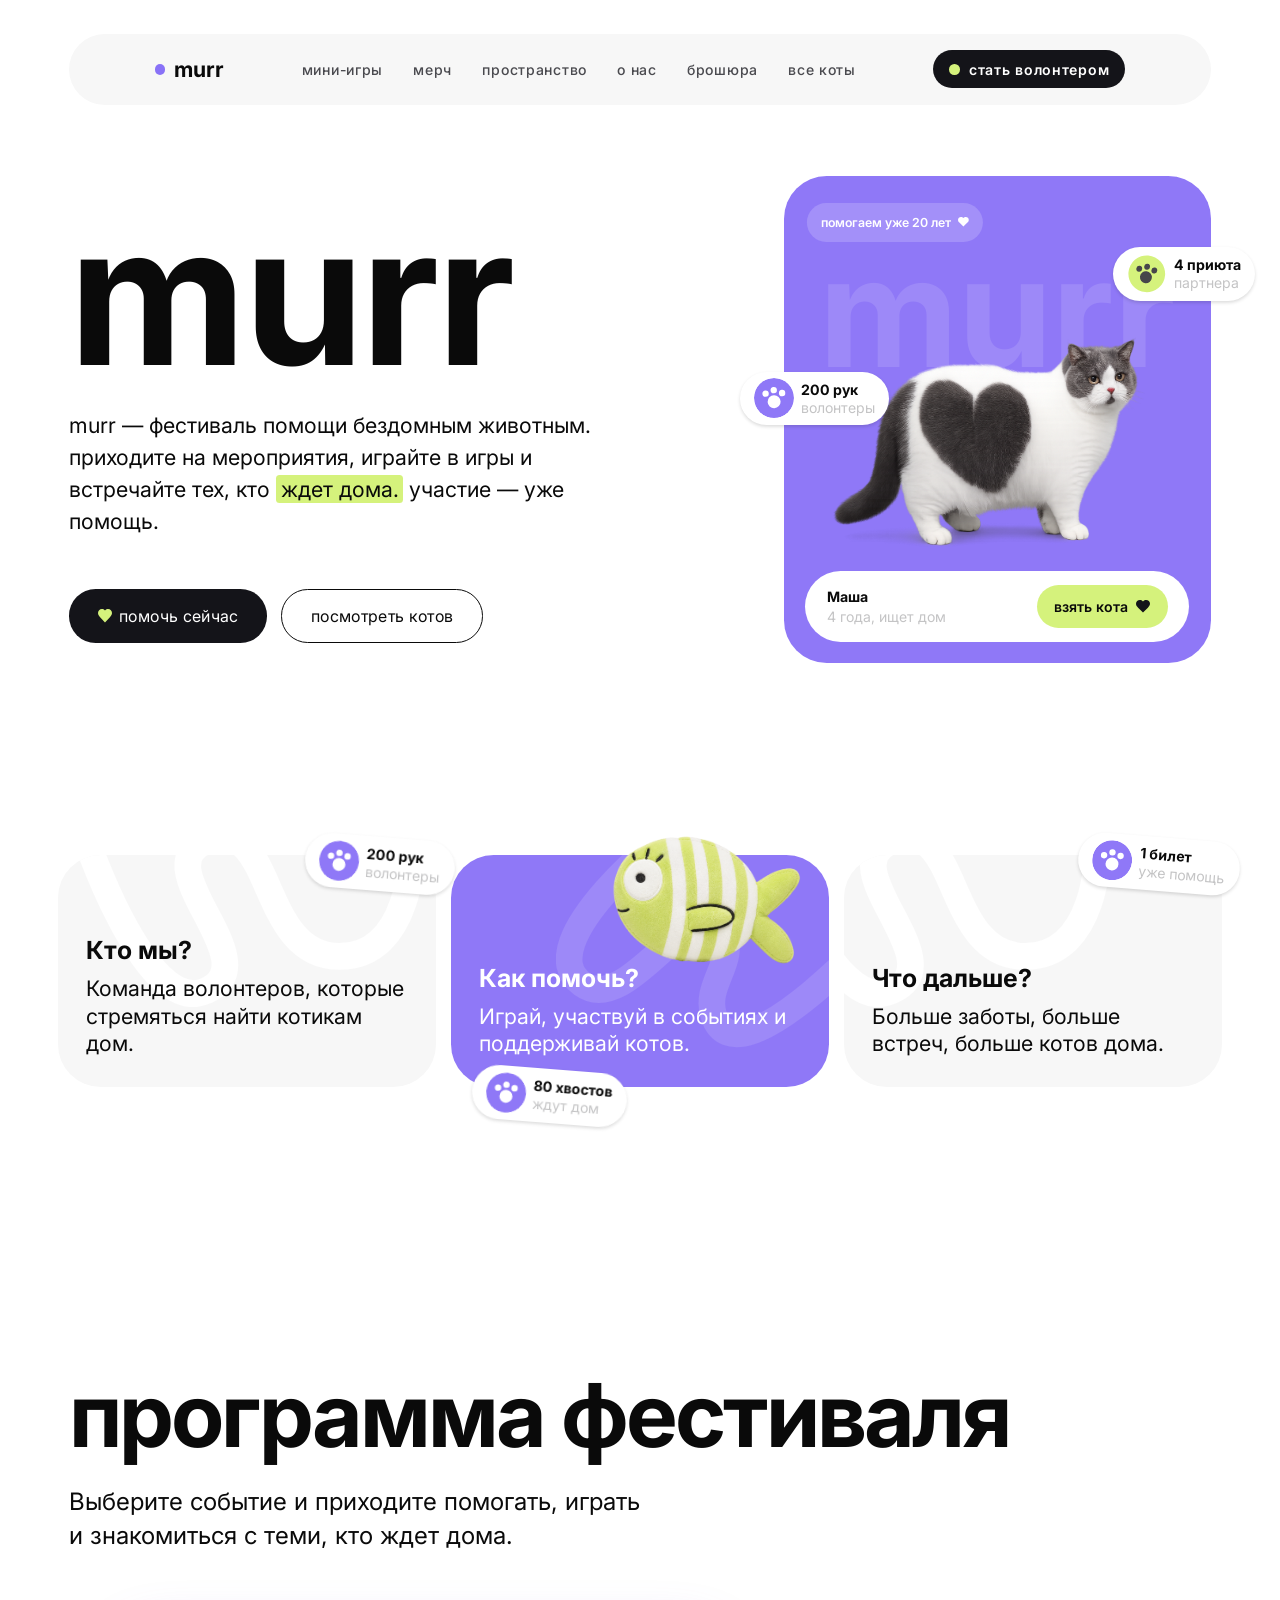
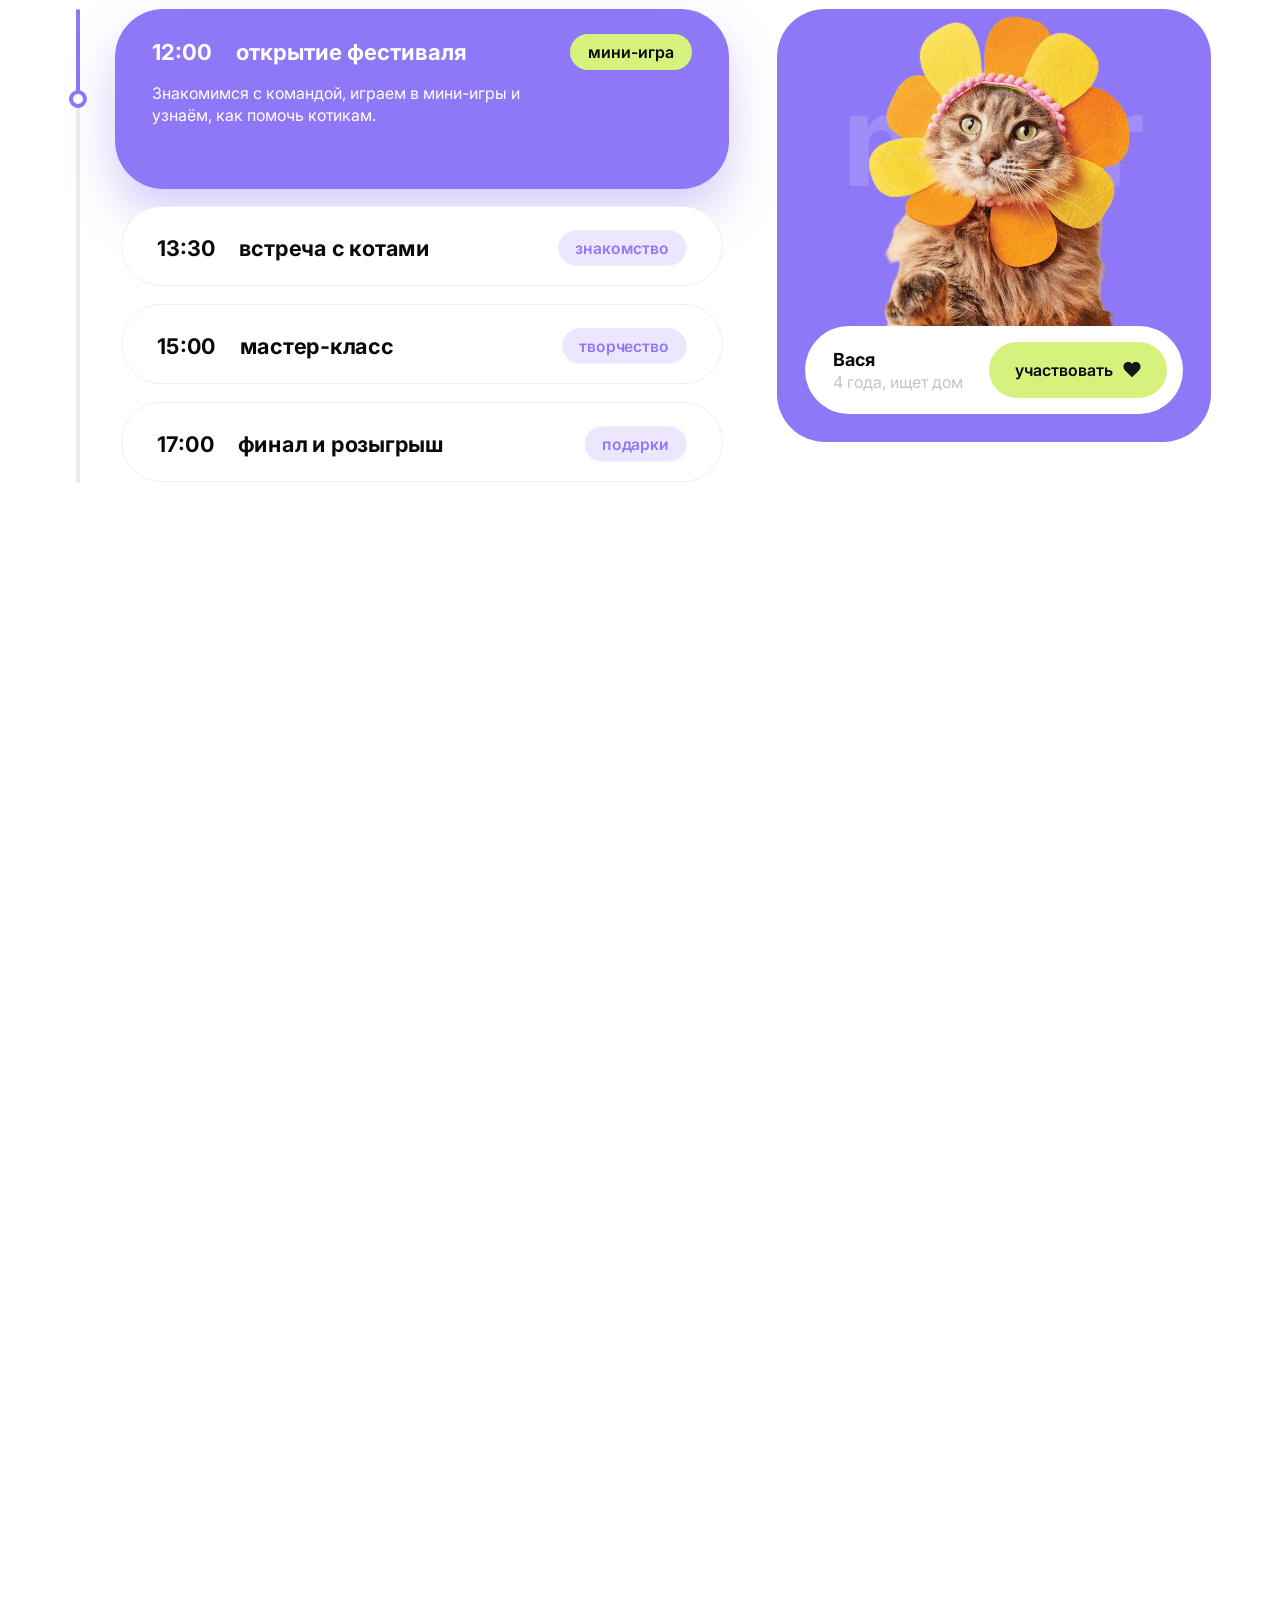
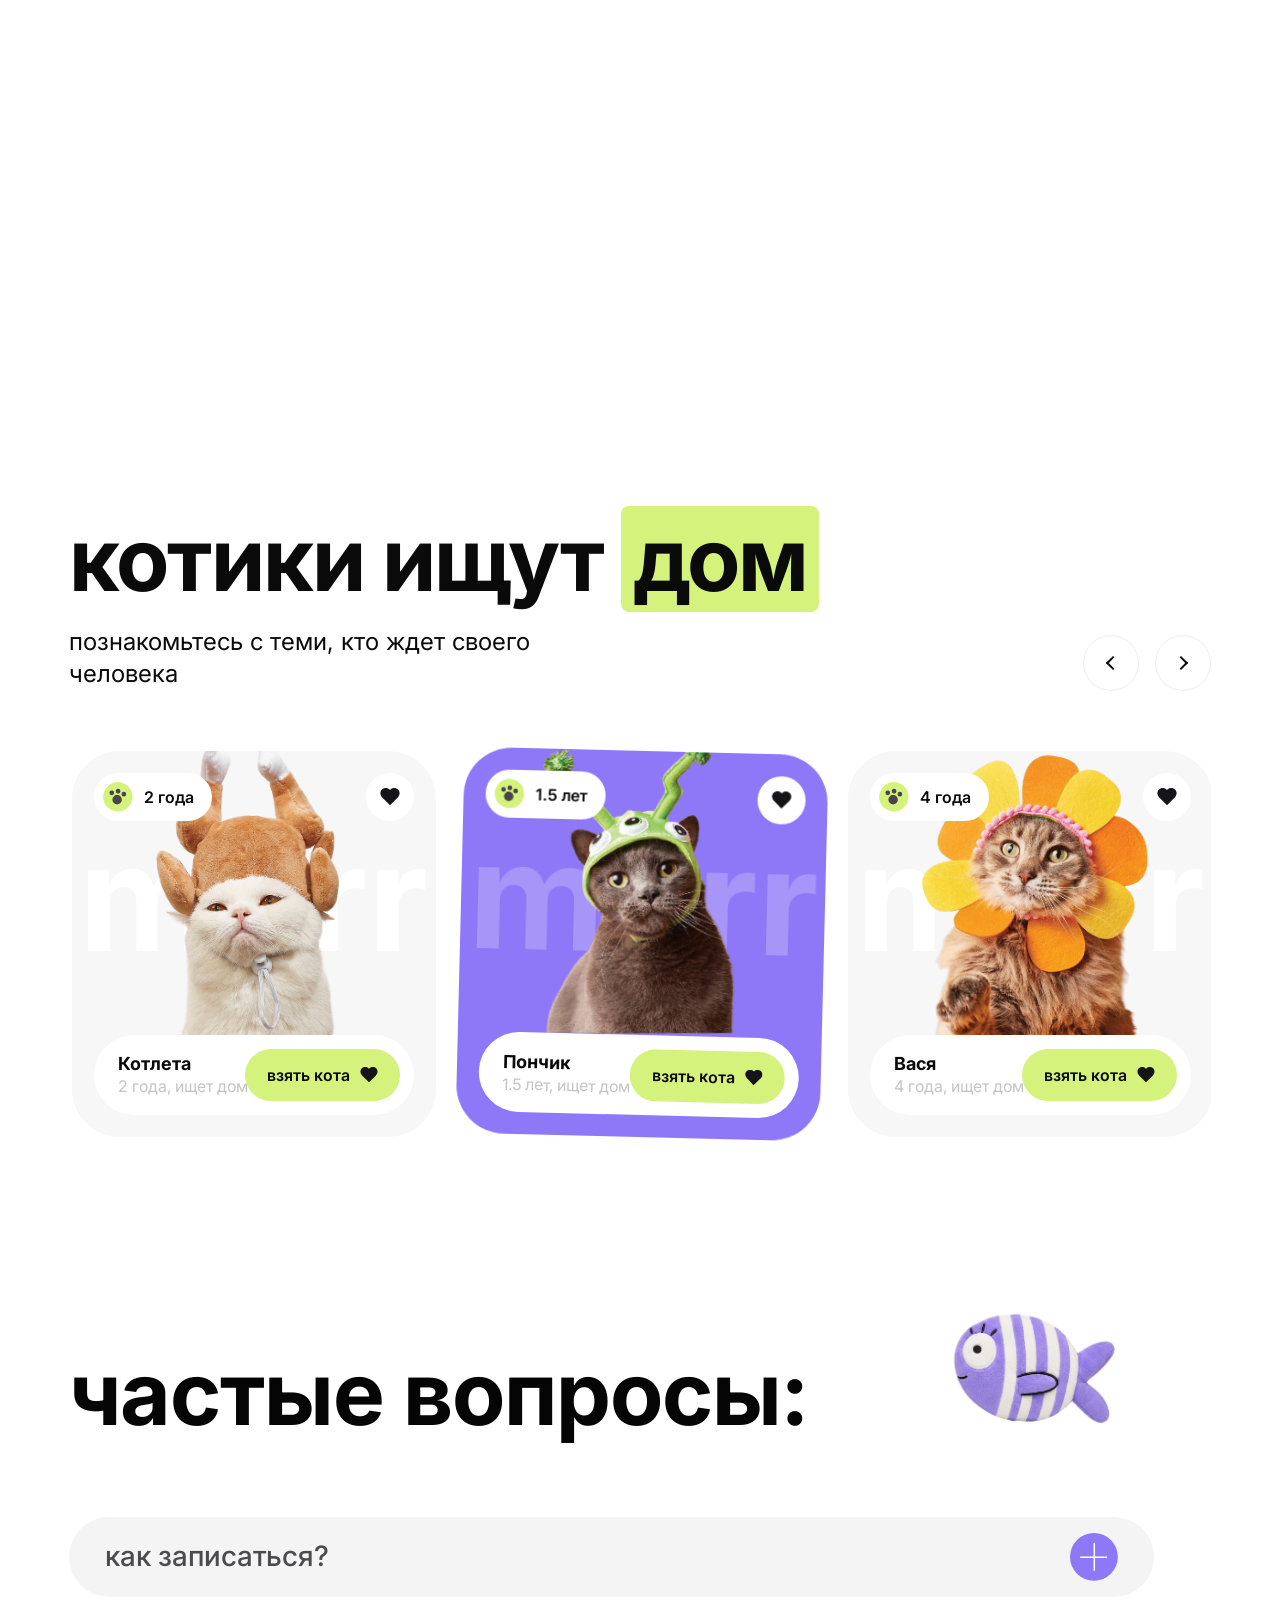
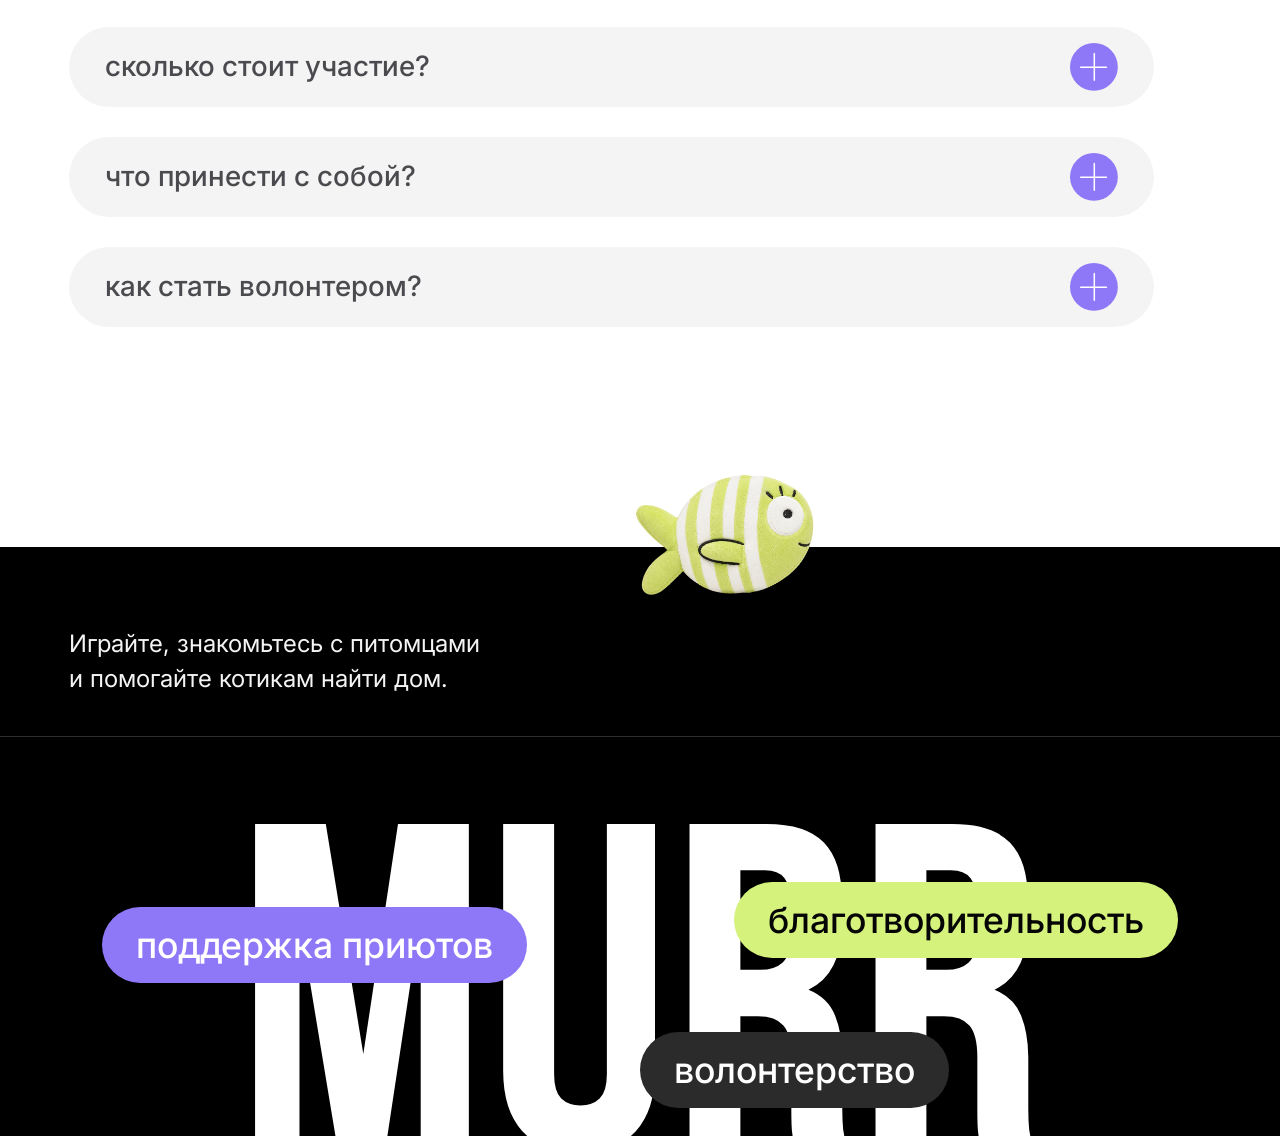
==== commit a32b9837: "!!!!" ====
--- a/index.html
+++ b/index.html
@@ -20,7 +20,7 @@
         <ul class="menu__list">
           <li><a class="menu__link" href="./games.html">мини-игры</a></li>
           <li><a class="menu__link" href="./merch.html">мерч</a></li>
-          <li><a class="menu__link" href="#">пространство</a></li>
+          <li><a class="menu__link" href="./space.html">пространство</a></li>
           <li><a class="menu__link" href="#about">о нас</a></li>
           <li><a class="menu__link" href="#">брошюра</a></li>
           <li><a class="menu__link" href="#cats">все коты</a></li>
--- a/stylesheets/style.css
+++ b/stylesheets/style.css
@@ -1,9 +1,12 @@
 html {
   scroll-behavior: smooth;
+  /* clip (not hidden) stops horizontal scroll without creating a scroll
+     container — so it doesn't break position: sticky on the program page */
+  overflow-x: clip;
 }
 
 body {
-  overflow-x: hidden;
+  overflow-x: clip;
   font-family: var(--font-main);
   color: #0a0a0a;
   background: #ffffff;
@@ -2322,3 +2325,883 @@
     height: 12px;
   }
 }
+
+/* ===== Space page ===== */
+
+.space {
+  width: 89.1667vw;
+  margin: 0 auto;
+}
+
+.space-hero {
+  padding-top: 4vw;
+  display: flex;
+  align-items: center;
+  justify-content: space-between;
+  gap: 3vw;
+}
+
+.space-hero__content {
+  max-width: 47.2222vw;
+}
+
+.space-hero__title {
+  font-size: 5.5vw;
+  line-height: 1;
+  font-weight: 800;
+  letter-spacing: -0.1389vw;
+  color: #0a0a0a;
+}
+
+.space-hero__highlight {
+  background: #d5f27c;
+  border-radius: 0.5vw;
+  padding: 0 0.6vw;
+}
+
+.space-hero__text {
+  margin-top: 1.6667vw;
+  font-size: 1.6667vw;
+  font-weight: 400;
+  line-height: 1.4;
+  color: #0a0a0a;
+}
+
+.space-hero__content .hero__buttons {
+  margin-top: 3vw;
+}
+
+.space-hero__card {
+  position: relative;
+  width: 33.3333vw;
+  height: 33.3333vw;
+  flex: 0 0 auto;
+  background: #8f78f7;
+  transform: rotate(3.132deg);
+  border-radius: 2.5694vw;
+}
+
+.space-hero__clip {
+  position: absolute;
+  inset: 0;
+  z-index: 0;
+  overflow: hidden;
+  border-radius: inherit;
+  pointer-events: none;
+}
+
+.space-hero__watermark {
+  position: absolute;
+  top: 4.5vw;
+  left: 50%;
+  z-index: -1;
+  transform: translateX(-50%);
+  font-family: var(--font-main);
+  font-size: 13vw;
+  font-style: normal;
+  font-weight: 700;
+  line-height: 78%;
+  letter-spacing: -0.39vw;
+  color: #9d89f8;
+  white-space: nowrap;
+  pointer-events: none;
+  user-select: none;
+}
+
+.space-hero__spikes {
+  position: absolute;
+  bottom: -2.0833vw;
+  right: 0;
+  width: 100%;
+  z-index: 0;
+  pointer-events: none;
+  user-select: none;
+}
+
+.space-hero__fish {
+  position: absolute;
+  bottom: -60%;
+  left: -60%;
+  transform: rotate(-32deg) scaleX(-1);
+  width: 60vw;
+  height: auto;
+  z-index: 2;
+  pointer-events: none;
+  user-select: none;
+}
+
+.space-hero__badge {
+  position: absolute;
+  z-index: 9999;
+}
+
+.space-hero__badge--tl {
+  top: 6vw;
+  left: -4vw;
+  transform-origin: center center;
+  animation: wave 4s linear infinite;
+}
+
+.space-hero__badge--br {
+  bottom: 5.5vw;
+  right: -4vw;
+  transform-origin: center center;
+  animation: wave 4s linear infinite -2s;
+}
+
+.space-video {
+  padding: 6vw 0 8vw;
+  display: flex;
+  justify-content: center;
+}
+
+.space-video__frame {
+  position: relative;
+  width: 70vw;
+  height: 40vw;
+  border-radius: 3.3333vw;
+  background: #f4f4f4;
+  transform: rotate(1.476deg);
+}
+
+.space-video__frame video {
+  position: absolute;
+  inset: 0;
+  width: 100%;
+  height: 100%;
+  object-fit: cover;
+  border-radius: inherit;
+  background: #0a0a0a;
+  z-index: 1;
+}
+
+.space-video__watermark {
+  position: absolute;
+  top: 50%;
+  left: 50%;
+  transform: translate(-50%, -50%);
+  font-size: 5vw;
+  font-weight: 800;
+  line-height: 1;
+  color: #ededed;
+  pointer-events: none;
+  user-select: none;
+}
+
+.space-video__badge {
+  position: absolute;
+  z-index: 2;
+}
+
+.space-video__badge--video {
+  top: 2.2vw;
+  left: 2.2vw;
+  display: flex;
+  align-items: center;
+  gap: 0.7vw;
+  height: 3.6vw;
+  padding: 0 1.6vw;
+  border-radius: var(--radius-pill);
+  background: #ffffff;
+  box-shadow: 0 0.4vw 1.2vw rgba(10, 10, 10, 0.08);
+  font-size: 1.1111vw;
+  font-weight: 600;
+  color: #0a0a0a;
+  white-space: nowrap;
+}
+
+.space-video__heart {
+  width: 1.1vw;
+  height: 1vw;
+}
+
+.space-video__badge--shelters {
+  top: 6.5vw;
+  right: -2vw;
+  transform-origin: center center;
+  animation: wave 4s linear infinite -1s;
+}
+
+.space-video__badge--hands {
+  bottom: 3.5vw;
+  left: -2vw;
+  transform-origin: center center;
+  animation: wave 4s linear infinite -3s;
+}
+
+/* --- Locations --- */
+
+.space-locations {
+  position: relative;
+  padding: 6vw 0 8vw;
+  display: flex;
+  align-items: flex-start;
+  justify-content: space-between;
+  gap: 4vw;
+}
+
+.space-locations__col {
+  position: relative;
+  flex: 0 0 42%;
+  display: flex;
+  flex-direction: column;
+}
+
+.space-locations__text {
+  font-size: 1.6667vw;
+  line-height: 1.4;
+  font-weight: 400;
+  color: #0a0a0a;
+}
+
+.space-locations__text--bottom {
+  margin-top: 4vw;
+  align-self: flex-end;
+  text-align: left;
+}
+
+.space-locations__hl {
+  background: #d5f27c;
+  border-radius: 0.2778vw;
+  padding: 0.05vw 0.35vw;
+}
+
+.space-locations__square {
+  font-size: 8.3333vw;
+  line-height: 1;
+  font-weight: 800;
+  letter-spacing: -0.1389vw;
+  color: rgba(255, 255, 255, 0.55);
+  display: flex;
+  align-items: center;
+  justify-content: center;
+  width: 24.7222vw;
+  height: 23.2639vw;
+  border-radius: 2.7778vw;
+  user-select: none;
+}
+
+.space-locations__square--purple {
+  align-self: flex-end;
+  margin-top: -6vw;
+  margin-right: 4vw;
+  background: #8f78f7;
+  color: #9d89f8;
+  z-index: 2;
+}
+
+.space-locations__square--lime {
+  align-self: flex-end;
+  margin-bottom: -8vw;
+  margin-right: 8vw;
+  background: #c8e274;
+  color: rgba(10, 10, 10, 0.12);
+  transform: rotate(2.886deg);
+}
+
+.space-loc-card {
+  position: relative;
+  z-index: 3;
+  margin-top: 3vw;
+  width: 24.7222vw;
+  height: 23.2639vw;
+  /* aspect-ratio: 4 / 3; */
+  border-radius: 1.6667vw;
+  background: #f4f4f4;
+  transform: rotate(-3deg);
+  transition: transform 0.3s ease;
+}
+
+.space-loc-card--dark {
+  align-self: flex-end;
+  margin-right: 2vw;
+  transform: rotate(0deg);
+  background: #1a1320;
+}
+
+/* Tilt to opposite sides on hover */
+.space-loc-card:hover {
+  transform: rotate(-6deg);
+}
+
+.space-loc-card--dark:hover {
+  transform: rotate(4deg);
+}
+
+.space-loc-card__photo {
+  position: absolute;
+  inset: 0;
+  width: 100%;
+  height: 100%;
+  object-fit: cover;
+  border-radius: inherit;
+}
+
+.space-loc-card__badge {
+  position: absolute;
+  top: 30%;
+  left: -3vw;
+  z-index: 2;
+  transform-origin: center center;
+  animation: wave 4s linear infinite;
+}
+
+.space-loc-card__badge--right {
+  left: auto;
+  right: -3vw;
+  animation: wave 4s linear infinite -2s;
+}
+
+.space-loc-card__plate {
+  position: absolute;
+  z-index: 2;
+  left: 1.1vw;
+  right: 1.1vw;
+  bottom: 1.1vw;
+  display: flex;
+  flex-direction: column;
+  gap: 0.2vw;
+  padding: 0.9vw 1.6vw;
+  border-radius: var(--radius-pill);
+  background: #ffffff;
+}
+
+.space-loc-card__name {
+  font-size: 1.1111vw;
+  font-weight: 700;
+  line-height: 1.2;
+  color: #0a0a0a;
+}
+
+.space-loc-card__desc {
+  font-size: 0.9722vw;
+  font-weight: 400;
+  line-height: 1.2;
+  color: #c4c4c5;
+}
+
+/* --- Adaptive --- */
+
+@media (max-width: 768px) {
+  .space {
+    width: 90vw;
+  }
+
+  .space-hero {
+    flex-direction: column;
+    align-items: flex-start;
+    gap: 32px;
+    padding-top: 24px;
+  }
+
+  .space-hero__content {
+    max-width: 100%;
+  }
+
+  .space-hero__title {
+    font-size: 40px;
+    letter-spacing: -1px;
+  }
+
+  .space-hero__highlight {
+    border-radius: 6px;
+    padding: 0 8px;
+  }
+
+  .space-hero__text {
+    margin-top: 16px;
+    font-size: 16px;
+  }
+
+  .space-hero__content .hero__buttons {
+    margin-top: 24px;
+  }
+
+  .space-hero__card {
+    display: none;
+  }
+
+  .space-hero__watermark {
+    top: 8vw;
+    font-size: 26vw;
+    letter-spacing: -1vw;
+  }
+
+  .space-hero__fish {
+    width: 80vw;
+  }
+
+  .space-video {
+    padding: 40px 0 56px;
+  }
+
+  .space-video__frame {
+    width: 90vw;
+    height: 60vw;
+    border-radius: 24px;
+  }
+
+  .space-video__watermark {
+    font-size: 36px;
+  }
+
+  .space-video__badge--video {
+    top: 14px;
+    left: 14px;
+    height: 40px;
+    padding: 0 16px;
+    gap: 8px;
+    font-size: 14px;
+  }
+
+  .space-video__heart {
+    width: 14px;
+    height: 13px;
+  }
+
+  .space-video__badge--shelters {
+    top: 40px;
+    right: -8px;
+  }
+
+  .space-video__badge--hands {
+    bottom: 24px;
+    left: -8px;
+  }
+
+  .space-locations {
+    flex-direction: column;
+    gap: 48px;
+    padding: 40px 0 56px;
+  }
+
+  .space-locations__col {
+    flex: 0 0 auto;
+  }
+
+  .space-locations__text {
+    font-size: 16px;
+  }
+
+  .space-locations__text--bottom {
+    margin-top: 28px;
+    align-self: flex-start;
+  }
+
+  .space-locations__hl {
+    border-radius: 4px;
+    padding: 0 5px;
+  }
+
+  .space-locations__square {
+    display: none;
+  }
+
+  .space-locations__square--purple {
+    margin-top: -8vw;
+  }
+
+  .space-locations__square--lime {
+    margin-bottom: -6vw;
+  }
+
+  .space-loc-card {
+    margin-top: 24px;
+    border-radius: 20px;
+  }
+
+  .space-loc-card__badge {
+    top: 24%;
+    left: -16px;
+  }
+
+  .space-loc-card__badge--right {
+    right: -16px;
+    left: auto;
+  }
+
+  .space-loc-card__plate {
+    left: 12px;
+    right: 12px;
+    bottom: 12px;
+    padding: 10px 18px;
+  }
+
+  .space-loc-card__name {
+    font-size: 14px;
+  }
+
+  .space-loc-card__desc {
+    font-size: 12px;
+  }
+}
+
+/* ===== Magazine page ===== */
+
+.magazine {
+  width: 89.1667vw;
+  margin: 0 auto;
+}
+
+.mag-hero {
+  position: relative;
+  padding-top: 3vw;
+  display: flex;
+  align-items: flex-start;
+  justify-content: space-between;
+}
+
+.mag-hero__content {
+  position: relative;
+  z-index: 2;
+  max-width: 36vw;
+  padding-top: 2vw;
+}
+
+.mag-hero__title {
+  font-size: 5.5vw;
+  line-height: 1;
+  font-weight: 800;
+  letter-spacing: -0.15vw;
+  color: #0a0a0a;
+}
+
+.mag-hero__text {
+  margin-top: 1.4vw;
+  font-size: 1.6667vw;
+  line-height: 1.4;
+  font-weight: 400;
+  color: #0a0a0a;
+}
+
+.mag-hero__content .hero__buttons {
+  margin-top: 3vw;
+}
+
+.mag-hero__fishbone {
+  margin-top: 3vw;
+  width: 13vw;
+  height: auto;
+  transform: rotate(-8deg);
+  pointer-events: none;
+  user-select: none;
+}
+
+.mag-hero__visual {
+  position: relative;
+  flex: 0 0 auto;
+  width: 40vw;
+  height: 34vw;
+  margin-right: -4vw;
+}
+
+.mag-hero__bg {
+  position: absolute;
+  top: 0;
+  right: 0;
+  width: 100%;
+  height: 100%;
+  object-fit: contain;
+  object-position: top right;
+  pointer-events: none;
+  user-select: none;
+}
+
+.mag-hero__puffer {
+  position: absolute;
+  top: 6vw;
+  right: 6vw;
+  width: 20vw;
+  height: auto;
+  z-index: 2;
+  pointer-events: none;
+  user-select: none;
+  animation: fish-sway 5s ease-in-out infinite;
+}
+
+/* --- Magazine board --- */
+
+.mag-board-wrap {
+  position: relative;
+  padding: 2vw 0 6vw;
+}
+
+.mag-board {
+  position: relative;
+  display: flex;
+  width: 100%;
+  aspect-ratio: 1180 / 660;
+  border-radius: 2.7778vw;
+  background: #0c0c0d;
+  overflow: hidden;
+}
+
+.mag-board__left {
+  position: relative;
+  flex: 0 0 56%;
+  border-right: 1px solid rgba(255, 255, 255, 0.08);
+}
+
+.mag-board__right {
+  position: relative;
+  flex: 1 1 auto;
+}
+
+.mag-board__brand {
+  position: absolute;
+  top: 2vw;
+  left: 2.4vw;
+  z-index: 3;
+  font-family: var(--font-display);
+  font-size: 6vw;
+  line-height: 0.8;
+  letter-spacing: 0.2vw;
+  color: #f5e63d;
+  pointer-events: none;
+  user-select: none;
+}
+
+.mag-board__bubble {
+  position: absolute;
+  left: 4vw;
+  bottom: 3vw;
+  width: 24vw;
+  height: auto;
+  z-index: 1;
+  pointer-events: none;
+  user-select: none;
+}
+
+.mag-board__tag {
+  position: absolute;
+  z-index: 3;
+  font-size: 0.9vw;
+  line-height: 1.15;
+  font-weight: 700;
+  text-transform: uppercase;
+  letter-spacing: 0.03vw;
+  color: #ffffff;
+}
+
+.mag-board__tag--news {
+  left: 2.4vw;
+  bottom: 2.2vw;
+}
+
+.mag-board__tag--party {
+  left: 17vw;
+  bottom: 2.2vw;
+}
+
+.mag-board__tag--stories {
+  left: 28vw;
+  bottom: 2.2vw;
+}
+
+.mag-board__puffer {
+  position: absolute;
+  width: 8vw;
+  height: auto;
+  z-index: 2;
+  pointer-events: none;
+  user-select: none;
+  animation: fish-sway 5s ease-in-out infinite;
+}
+
+.mag-board__puffer--top {
+  top: 4vw;
+  left: 4vw;
+  animation-delay: -1s;
+}
+
+.mag-board__puffer--bottom {
+  top: 11vw;
+  left: 14vw;
+  width: 7vw;
+  animation-delay: -2.5s;
+}
+
+.mag-board__bye {
+  position: absolute;
+  left: 50%;
+  bottom: 4vw;
+  transform: translateX(-50%);
+  font-size: 0.9vw;
+  font-weight: 700;
+  text-transform: uppercase;
+  letter-spacing: 0.05vw;
+  color: rgba(255, 255, 255, 0.85);
+  white-space: nowrap;
+}
+
+.mag-board__sign {
+  position: absolute;
+  left: 50%;
+  bottom: 2.2vw;
+  transform: translateX(-50%);
+  font-size: 1vw;
+  font-weight: 700;
+  letter-spacing: 0.05vw;
+  color: rgba(255, 255, 255, 0.55);
+}
+
+.mag-board__fishbone {
+  position: absolute;
+  right: 6vw;
+  bottom: 1vw;
+  width: 13vw;
+  height: auto;
+  z-index: 3;
+  transform: rotate(6deg);
+  pointer-events: none;
+  user-select: none;
+}
+
+/* --- Magazine footer extra --- */
+
+.mag-footer__top {
+  position: relative;
+}
+
+.mag-footer__bubble {
+  position: absolute;
+  top: -3vw;
+  left: 50%;
+  transform: translateX(-50%);
+  width: 14vw;
+  height: auto;
+  pointer-events: none;
+  user-select: none;
+}
+
+/* --- Adaptive --- */
+
+@media (max-width: 768px) {
+  .magazine {
+    width: 90vw;
+  }
+
+  .mag-hero {
+    flex-direction: column;
+    padding-top: 16px;
+  }
+
+  .mag-hero__content {
+    max-width: 100%;
+    padding-top: 0;
+  }
+
+  .mag-hero__title {
+    font-size: 44px;
+    letter-spacing: -1px;
+  }
+
+  .mag-hero__text {
+    margin-top: 14px;
+    font-size: 16px;
+  }
+
+  .mag-hero__content .hero__buttons {
+    margin-top: 24px;
+  }
+
+  .mag-hero__fishbone {
+    width: 38vw;
+  }
+
+  .mag-hero__visual {
+    width: 100%;
+    height: 80vw;
+    margin: 24px 0 0;
+  }
+
+  .mag-hero__puffer {
+    width: 44vw;
+    top: 12vw;
+    right: 10vw;
+  }
+
+  .mag-board {
+    aspect-ratio: auto;
+    flex-direction: column;
+    border-radius: 24px;
+  }
+
+  .mag-board__left {
+    flex: 0 0 auto;
+    height: 120vw;
+    border-right: none;
+    border-bottom: 1px solid rgba(255, 255, 255, 0.08);
+  }
+
+  .mag-board__right {
+    height: 70vw;
+  }
+
+  .mag-board__brand {
+    font-size: 22vw;
+    top: 6vw;
+    left: 6vw;
+  }
+
+  .mag-board__bubble {
+    width: 60vw;
+    left: 10vw;
+    bottom: 12vw;
+  }
+
+  .mag-board__tag {
+    font-size: 3vw;
+  }
+
+  .mag-board__tag--news {
+    left: 6vw;
+    bottom: 6vw;
+  }
+
+  .mag-board__tag--party {
+    left: 42vw;
+    bottom: 6vw;
+  }
+
+  .mag-board__tag--stories {
+    left: 70vw;
+    bottom: 6vw;
+  }
+
+  .mag-board__puffer {
+    width: 26vw;
+  }
+
+  .mag-board__puffer--top {
+    top: 10vw;
+    left: 8vw;
+  }
+
+  .mag-board__puffer--bottom {
+    top: 34vw;
+    left: 50vw;
+    width: 22vw;
+  }
+
+  .mag-board__bye {
+    bottom: 12vw;
+    font-size: 3vw;
+  }
+
+  .mag-board__sign {
+    bottom: 6vw;
+    font-size: 4vw;
+  }
+
+  .mag-board__fishbone {
+    width: 36vw;
+    right: 4vw;
+    bottom: -6vw;
+  }
+
+  .mag-footer__bubble {
+    width: 40vw;
+    top: -16vw;
+  }
+}
--- a/stylesheets/adaptive.css
+++ b/stylesheets/adaptive.css
@@ -441,4 +441,106 @@
   .notfound__btn {
     width: 100%;
   }
+
+  /* ---------- Space page / hero ---------- */
+  .space-hero {
+    flex-direction: column;
+    align-items: stretch;
+    gap: 24px;
+    padding-top: 20px;
+  }
+
+  .space-hero__content {
+    max-width: 100%;
+  }
+
+  .space-hero__title {
+    font-size: 12vw;
+    line-height: 1.05;
+    letter-spacing: -1px;
+  }
+
+  .space-hero__highlight {
+    border-radius: 6px;
+    padding: 0 8px;
+  }
+
+  .space-hero__text {
+    margin-top: 14px;
+    font-size: 16px;
+    line-height: 1.45;
+  }
+
+  .space-hero__content .hero__buttons {
+    margin-top: 22px;
+    justify-content: flex-start;
+  }
+
+  .space-hero__card {
+    width: 100%;
+    height: auto;
+    aspect-ratio: 1 / 1;
+    transform: rotate(2deg);
+    border-radius: 28px;
+  }
+
+  .space-hero__watermark {
+    top: 9%;
+    font-size: 34vw;
+  }
+
+  .space-hero__fish {
+    width: 88%;
+  }
+
+  /* No tilt on the video and location blocks on mobile */
+  .space-video__frame,
+  .space-loc-card {
+    transform: none;
+  }
+
+  /* Center location cards horizontally (and keep them within the screen) */
+  .space-locations__col {
+    align-items: center;
+  }
+
+  .space-loc-card,
+  .space-loc-card--dark {
+    align-self: center;
+    margin-left: 0;
+    margin-right: 0;
+    width: 100%;
+    max-width: 356px;
+    height: auto;
+    aspect-ratio: 356 / 335;
+  }
 }
+
+/* ===========================================================
+   Tablet — keep the two-column locations layout
+   (location 1 + text left, location 2 + text right & lower)
+   =========================================================== */
+@media (min-width: 601px) and (max-width: 768px) {
+  .space-locations {
+    flex-direction: row;
+    align-items: flex-start;
+    gap: 4vw;
+  }
+
+  .space-locations__col {
+    flex: 0 0 46%;
+  }
+
+  /* Right column (location 2 + its text) sits a bit lower */
+  .space-locations__col--right {
+    margin-top: 14vw;
+  }
+
+  .space-loc-card,
+  .space-loc-card--dark {
+    width: 100%;
+    max-width: 356px;
+    height: auto;
+    aspect-ratio: 356 / 335;
+  }
+}
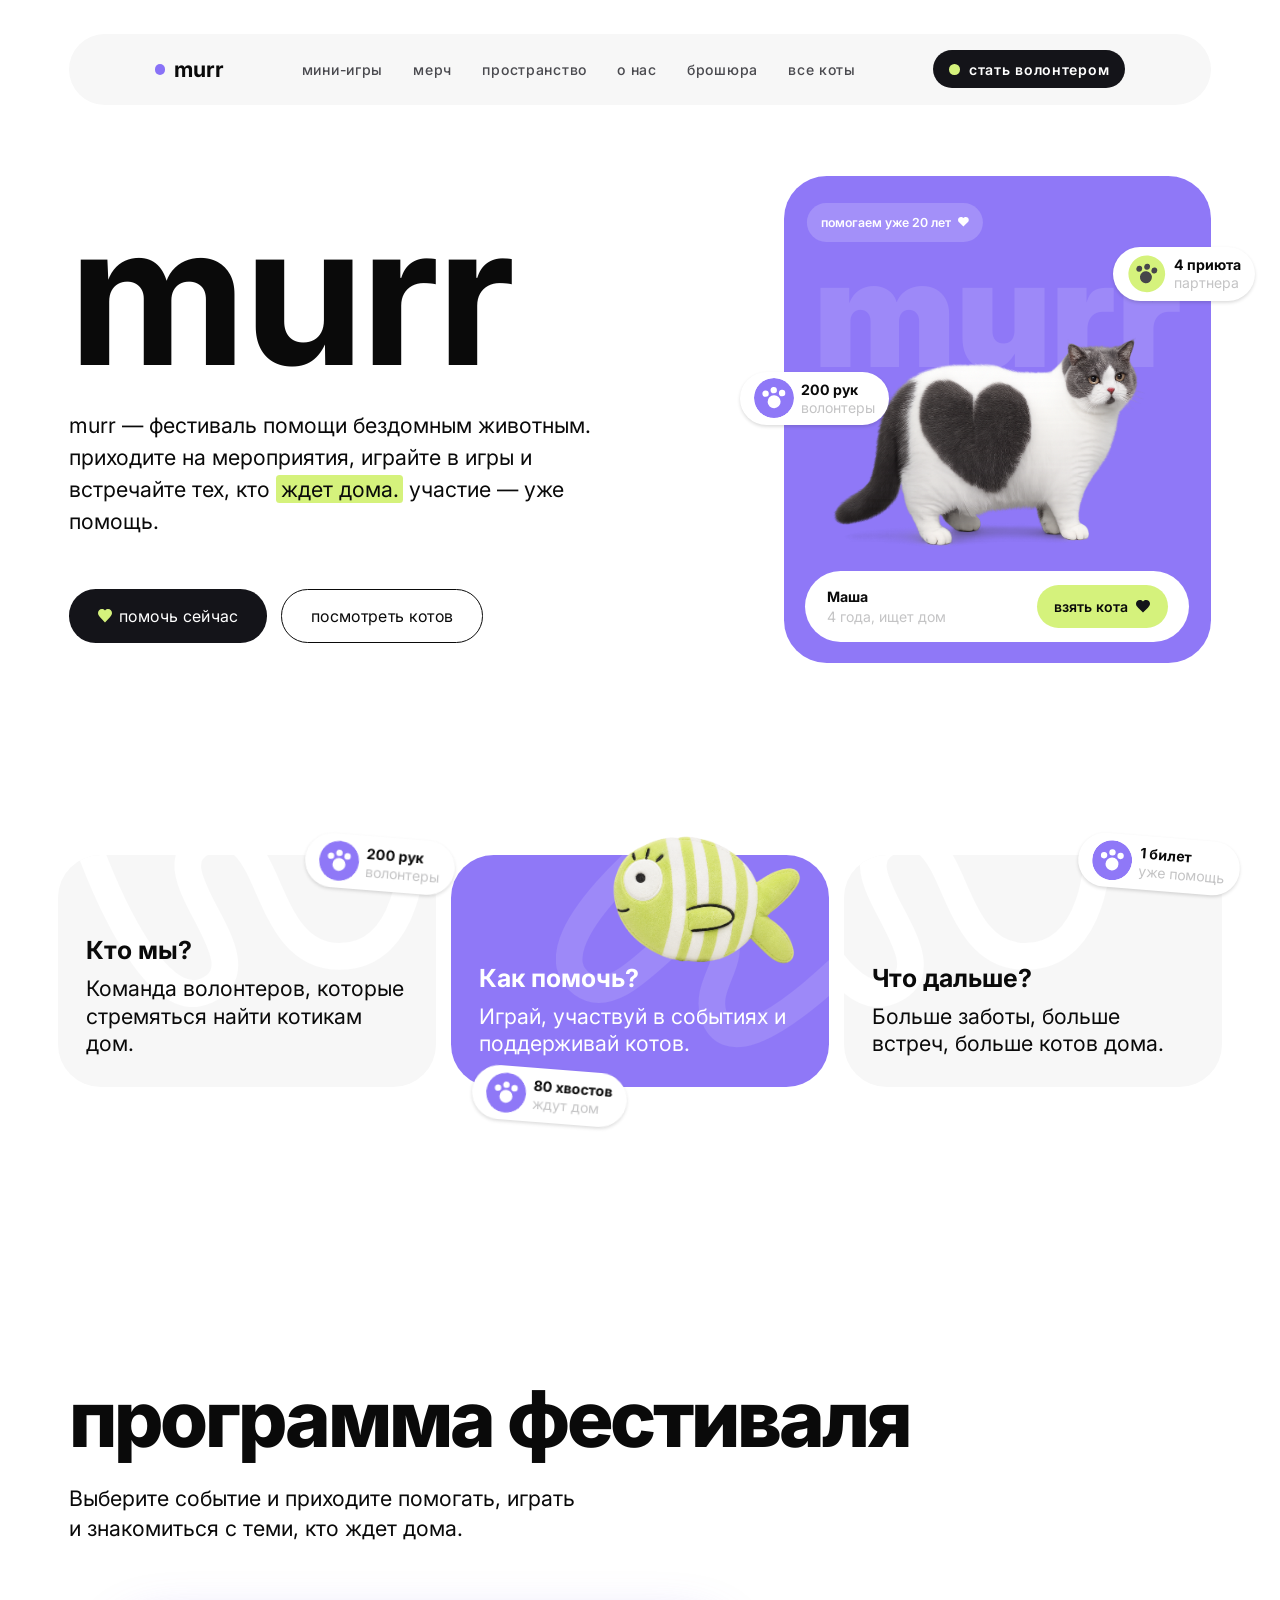
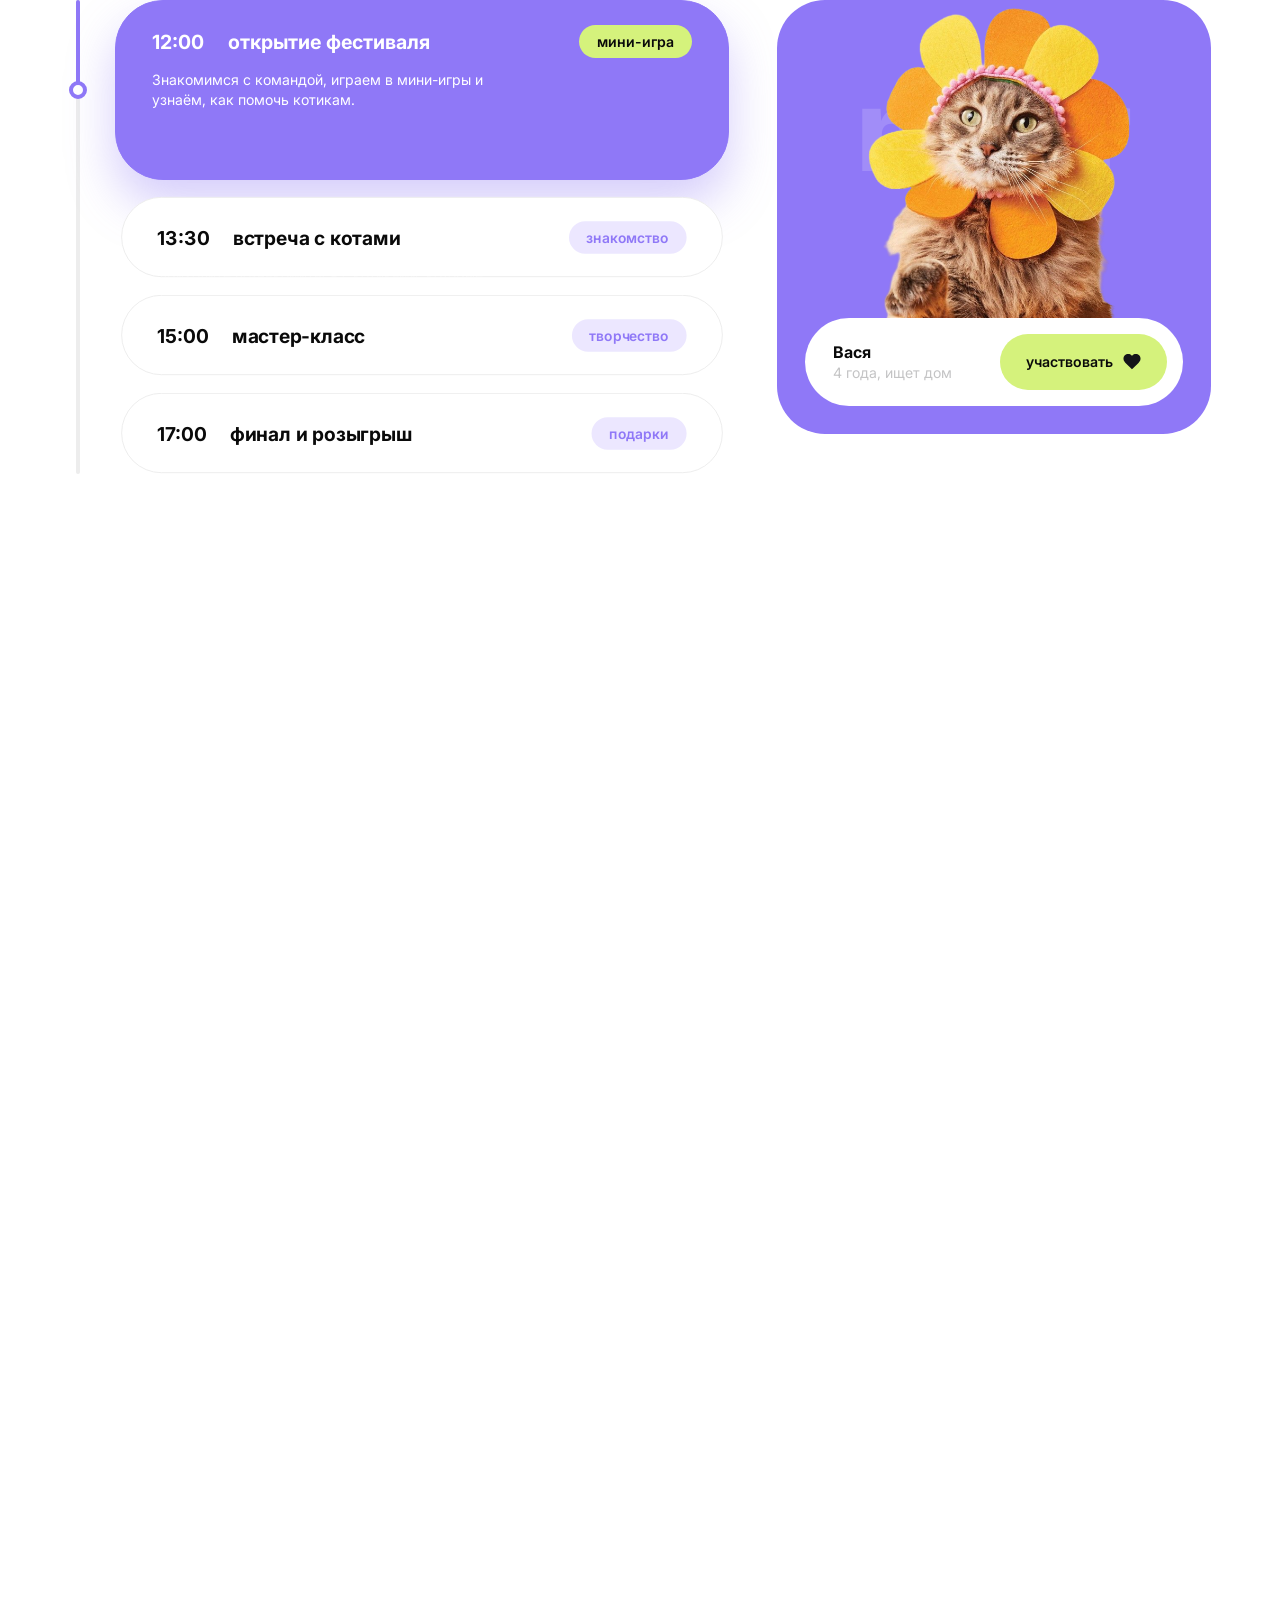
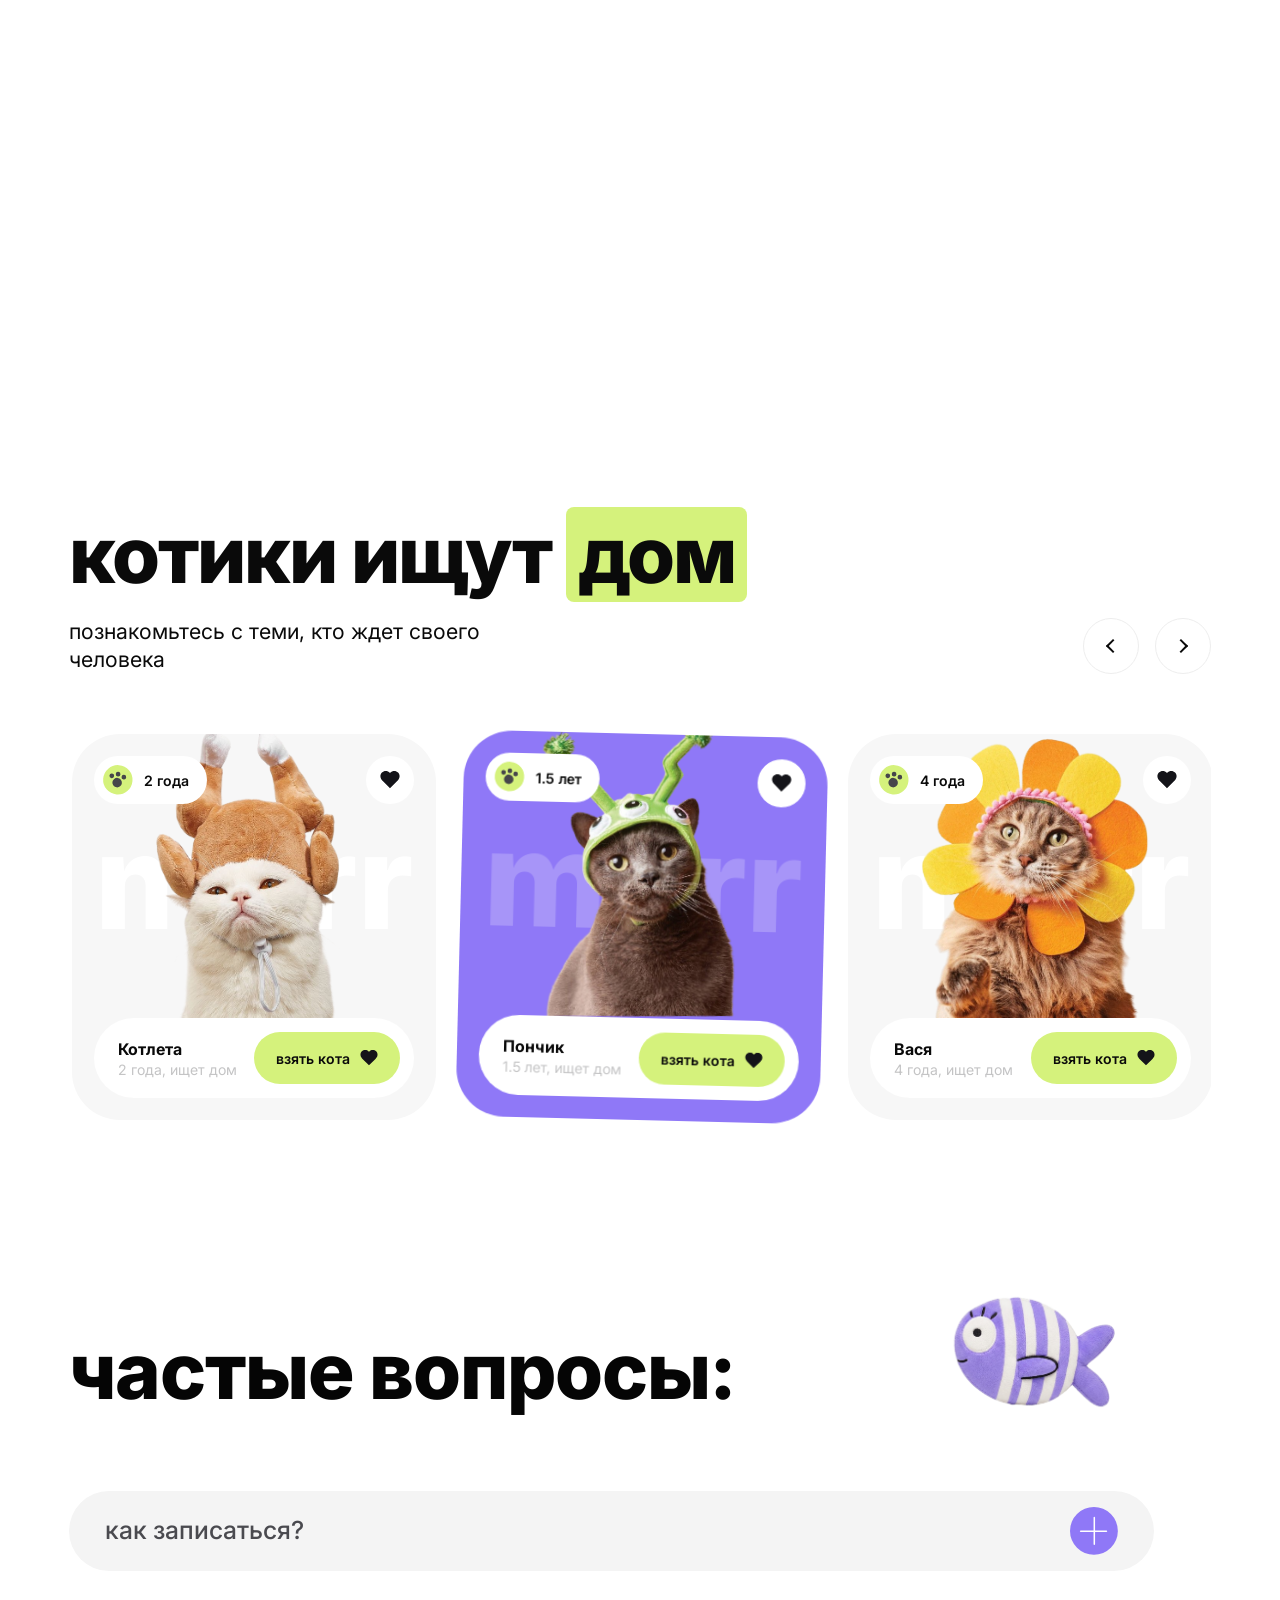
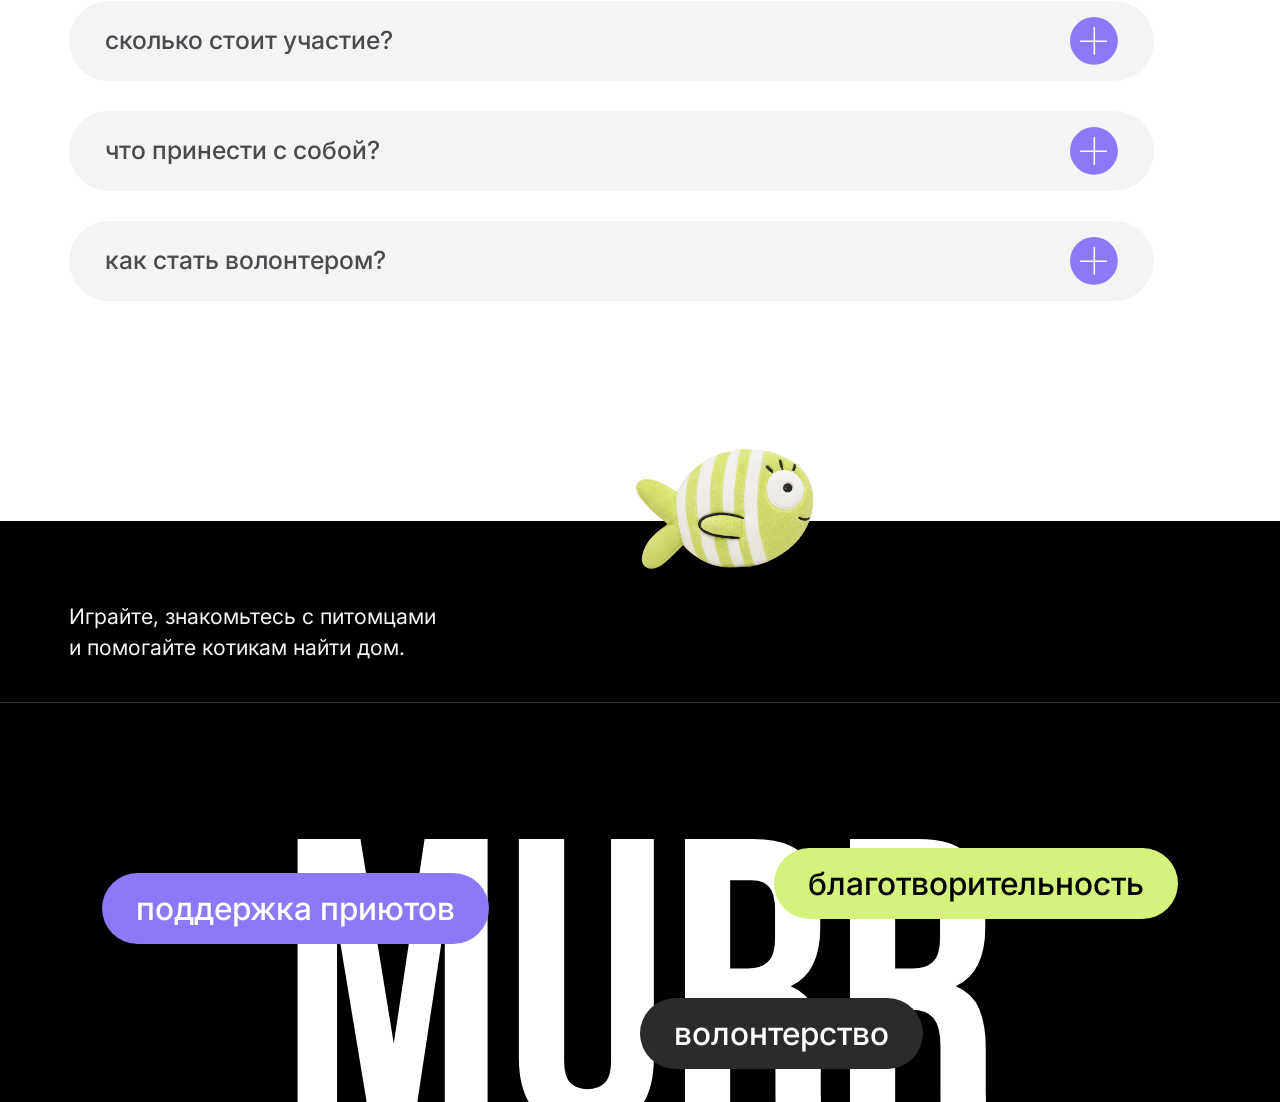
==== commit 4d1b9949: "!" ====
--- a/index.html
+++ b/index.html
@@ -6,6 +6,12 @@
     <title>Murr</title>
     <link rel="stylesheet" href="./stylesheets/reset.css" />
     <link rel="stylesheet" href="./stylesheets/fonts.css" />
+    <link rel="preconnect" href="https://fonts.googleapis.com" />
+    <link rel="preconnect" href="https://fonts.gstatic.com" crossorigin />
+    <link
+      href="https://fonts.googleapis.com/css2?family=Inter:wght@400;500;600;700;800;900&display=swap"
+      rel="stylesheet"
+    />
     <link rel="stylesheet" href="./stylesheets/style.css" />
     <link rel="stylesheet" href="./stylesheets/adaptive.css" />
   </head>
--- a/stylesheets/fonts.css
+++ b/stylesheets/fonts.css
@@ -31,6 +31,22 @@
 }
 
 @font-face {
+  font-family: "Inter";
+  src: url("../fonts/Inter_18pt-ExtraBold.ttf") format("truetype");
+  font-weight: 800;
+  font-style: normal;
+  font-display: swap;
+}
+
+@font-face {
+  font-family: "Inter";
+  src: url("../fonts/Inter_18pt-Black.ttf") format("truetype");
+  font-weight: 900;
+  font-style: normal;
+  font-display: swap;
+}
+
+@font-face {
   font-family: "Bebas Neue";
   src: url("../fonts/bebasneuecyrillic.ttf") format("truetype");
   font-weight: 400;
--- a/stylesheets/style.css
+++ b/stylesheets/style.css
@@ -541,7 +541,7 @@
 }
 
 .program__title {
-  font-size: 88px;
+  font-size: 6.1111vw;
   line-height: 0.95;
   font-weight: 800;
   letter-spacing: -3px;
@@ -551,7 +551,7 @@
 
 .program__subtitle {
   margin-top: 28px;
-  font-size: 24px;
+  font-size: 1.6667vw;
   line-height: 1.4;
   font-weight: 400;
   color: var(--color-black);
@@ -660,14 +660,14 @@
 }
 
 .event-card__time {
-  font-size: 22px;
+  font-size: 1.5278vw;
   font-weight: 700;
   color: var(--color-black);
   transition: color 0.5s ease;
 }
 
 .event-card__title {
-  font-size: 22px;
+  font-size: 1.5278vw;
   font-weight: 700;
   color: var(--color-black);
   transition: color 0.5s ease;
@@ -678,7 +678,7 @@
   flex: 0 0 auto;
   padding: 8px 18px;
   border-radius: var(--radius-pill);
-  font-size: 16px;
+  font-size: 1.1111vw;
   font-weight: 600;
   background: var(--color-purple-soft);
   color: var(--color-purple);
@@ -689,7 +689,7 @@
 
 .event-card__desc {
   max-width: 70%;
-  font-size: 16px;
+  font-size: 1.1111vw;
   line-height: 1.4;
   font-weight: 400;
   color: #ffffff;
@@ -731,7 +731,7 @@
   top: 30%;
   left: 50%;
   transform: translate(-50%, -50%);
-  font-size: 130px;
+  font-size: 9.0278vw;
   font-weight: 800;
   line-height: 1;
   color: rgba(255, 255, 255, 0.16);
@@ -774,13 +774,13 @@
 }
 
 .program-card__name {
-  font-size: 18px;
+  font-size: 1.25vw;
   font-weight: 700;
   color: var(--color-black);
 }
 
 .program-card__desc {
-  font-size: 16px;
+  font-size: 1.1111vw;
   font-weight: 400;
   color: #c4c4c5;
 }
@@ -794,7 +794,7 @@
   padding: 0 26px;
   border-radius: var(--radius-pill);
   background: var(--color-lime);
-  font-size: 16px;
+  font-size: 1.1111vw;
   font-weight: 600;
   color: var(--color-black);
   white-space: nowrap;
@@ -909,7 +909,7 @@
 }
 
 .cats__title {
-  font-size: 88px;
+  font-size: 6.1111vw;
   line-height: 0.95;
   font-weight: 800;
   letter-spacing: -2px;
@@ -925,7 +925,7 @@
 
 .cats__subtitle {
   margin-top: 24px;
-  font-size: 24px;
+  font-size: 1.6667vw;
   line-height: 1.35;
   font-weight: 400;
   color: var(--color-black);
@@ -1041,7 +1041,7 @@
   top: 38%;
   left: 50%;
   transform: translate(-50%, -50%);
-  font-size: 150px;
+  font-size: 10.4167vw;
   font-weight: 800;
   line-height: 1;
   white-space: nowrap;
@@ -1084,7 +1084,7 @@
   padding: 0 18px 0 8px;
   border-radius: var(--radius-pill);
   background: #ffffff;
-  font-size: 16px;
+  font-size: 1.1111vw;
   font-weight: 600;
   color: var(--color-black);
 }
@@ -1138,13 +1138,13 @@
 }
 
 .cat-card__name {
-  font-size: 18px;
+  font-size: 1.25vw;
   font-weight: 700;
   color: var(--color-black);
 }
 
 .cat-card__desc {
-  font-size: 16px;
+  font-size: 1.1111vw;
   font-weight: 400;
   color: #c4c4c5;
   white-space: nowrap;
@@ -1159,7 +1159,7 @@
   padding: 0 22px;
   border-radius: var(--radius-pill);
   background: var(--color-lime);
-  font-size: 16px;
+  font-size: 1.1111vw;
   font-weight: 600;
   color: var(--color-black);
   white-space: nowrap;
@@ -1263,7 +1263,7 @@
 
 .faq__title {
   margin-bottom: 80px;
-  font-size: 88px;
+  font-size: 6.1111vw;
   line-height: 1;
   font-weight: 800;
   letter-spacing: -1px;
@@ -1298,7 +1298,7 @@
 }
 
 .faq__question {
-  font-size: 28px;
+  font-size: 1.9444vw;
   line-height: 1.2;
   font-weight: 500;
   color: var(--color-text);
@@ -1329,7 +1329,7 @@
 .faq__answer {
   padding: 0 36px 32px;
   max-width: 70%;
-  font-size: 16px;
+  font-size: 1.1111vw;
   line-height: 1.4;
   color: #555555;
   opacity: 0;
@@ -1412,7 +1412,7 @@
 }
 
 .footer__note {
-  font-size: 24px;
+  font-size: 1.6667vw;
   line-height: 1.45;
   font-weight: 400;
   color: #f4f4f4;
@@ -1431,7 +1431,7 @@
   bottom: -128px;
   transform: translateX(-50%);
   font-family: var(--font-display);
-  font-size: 462.78px;
+  font-size: 32.1375vw;
   line-height: 1;
   font-weight: 400;
   white-space: nowrap;
@@ -1446,7 +1446,7 @@
   z-index: 2;
   padding: 16px 34px;
   border-radius: var(--radius-pill);
-  font-size: 36px;
+  font-size: 2.5vw;
   font-weight: 500;
   white-space: nowrap;
   transform-origin: center center;
@@ -1589,7 +1589,7 @@
 }
 
 .volunteer__title {
-  font-size: 88px;
+  font-size: 6.1111vw;
   line-height: 1;
   font-weight: 800;
   letter-spacing: -2px;
@@ -1599,7 +1599,7 @@
 
 .volunteer__text {
   margin-top: 24px;
-  font-size: 24px;
+  font-size: 1.6667vw;
   line-height: 1.45;
   color: #0a0a0a;
 }
@@ -1618,7 +1618,7 @@
 }
 
 .volunteer__label {
-  font-size: 16px;
+  font-size: 1.1111vw;
   font-weight: 600;
   color: #4a4a4f;
 }
@@ -1630,7 +1630,7 @@
   border-radius: 24px;
   background: #f7f7f7;
   font-family: var(--font-main);
-  font-size: 18px;
+  font-size: 1.25vw;
   color: #0a0a0a;
   transition:
     border-color 0.3s ease,
@@ -1665,7 +1665,7 @@
   background: #141419;
   color: #ffffff;
   font-family: var(--font-main);
-  font-size: 18px;
+  font-size: 1.25vw;
   font-weight: 600;
   cursor: pointer;
   transition: transform 0.3s ease;
@@ -1677,7 +1677,7 @@
 
 .volunteer__done {
   margin-top: 8px;
-  font-size: 18px;
+  font-size: 1.25vw;
   font-weight: 600;
   color: var(--color-purple);
 }
@@ -1713,7 +1713,7 @@
 .notfound__code {
   display: block;
   font-family: var(--font-main);
-  font-size: 200px;
+  font-size: 13.8889vw;
   line-height: 0.9;
   font-weight: 800;
   letter-spacing: -6px;
@@ -1722,7 +1722,7 @@
 
 .notfound__text {
   margin-top: 12px;
-  font-size: 24px;
+  font-size: 1.6667vw;
   line-height: 1.35;
   font-weight: 400;
   color: #0a0a0a;
@@ -1744,7 +1744,7 @@
   height: 56px;
   padding: 0 28px;
   border-radius: 48px;
-  font-size: 16px;
+  font-size: 1.1111vw;
   font-weight: 600;
   white-space: nowrap;
   transition: transform 0.3s ease;
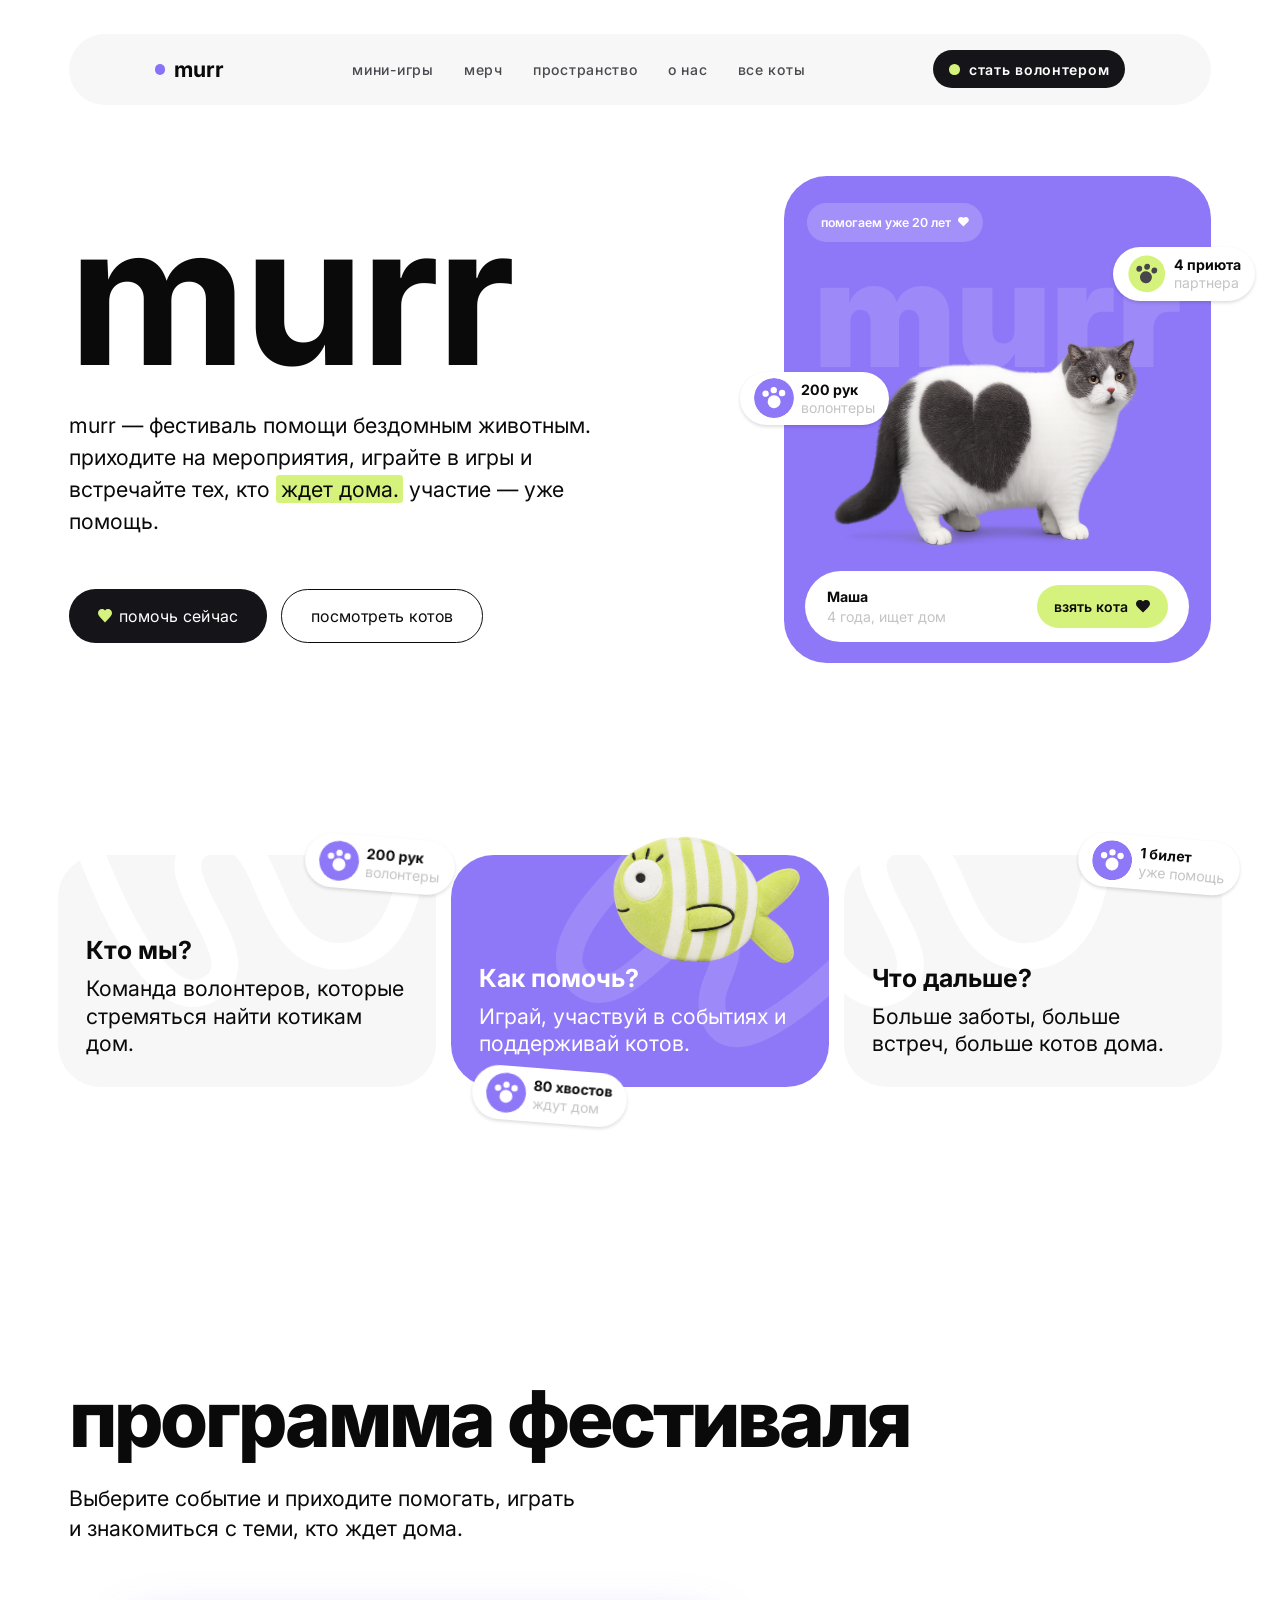
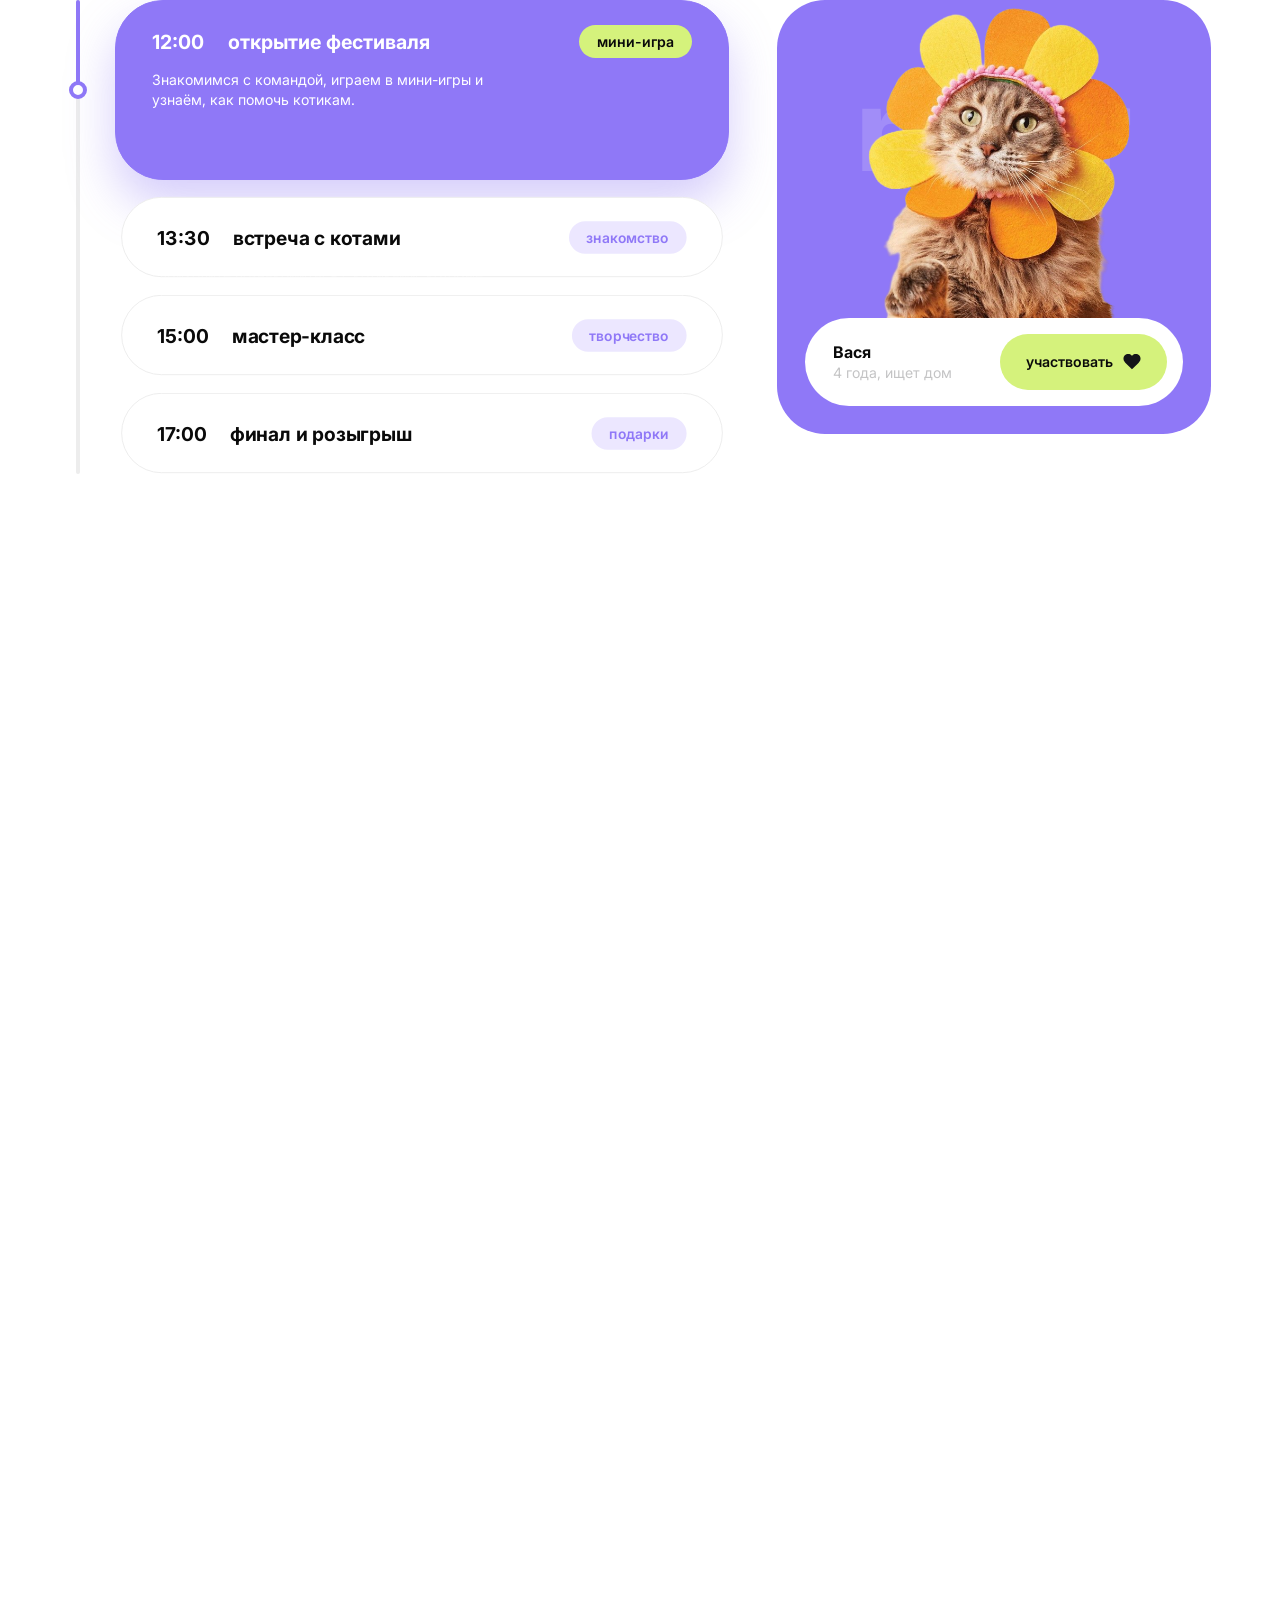
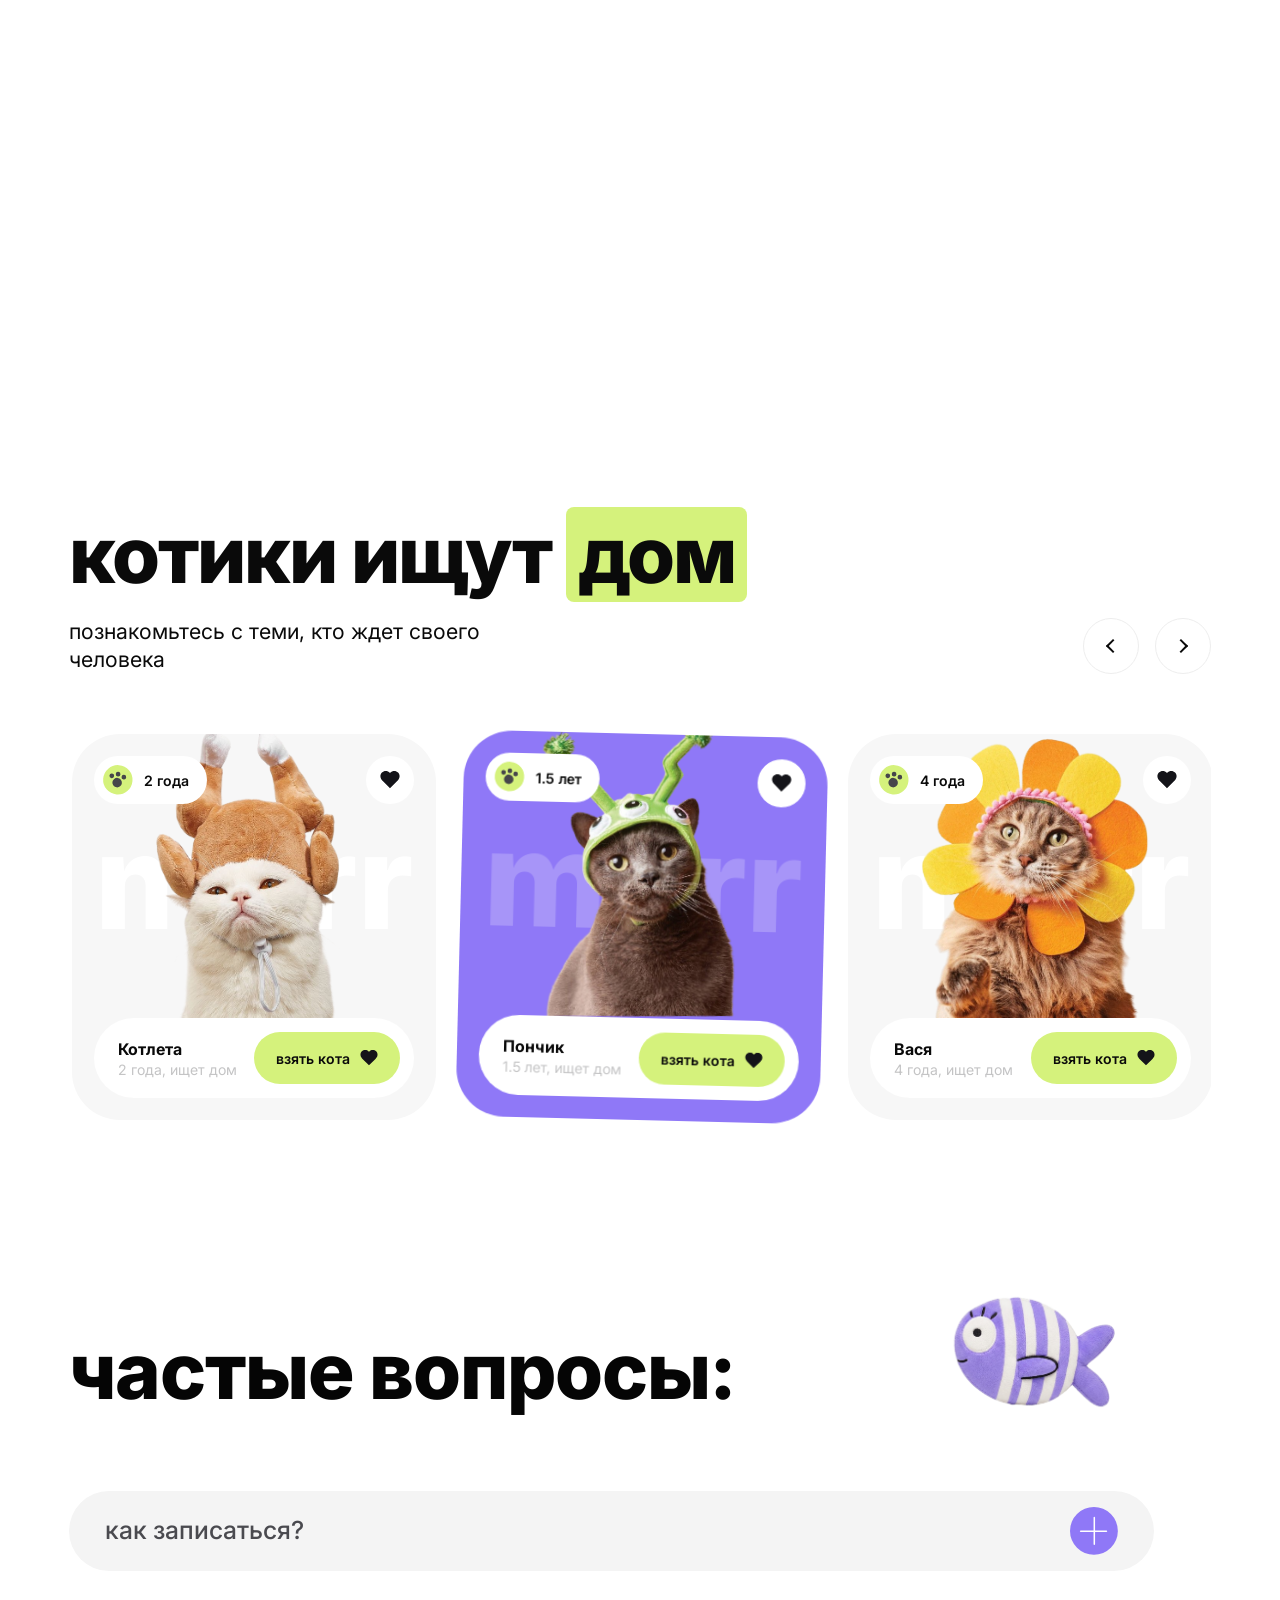
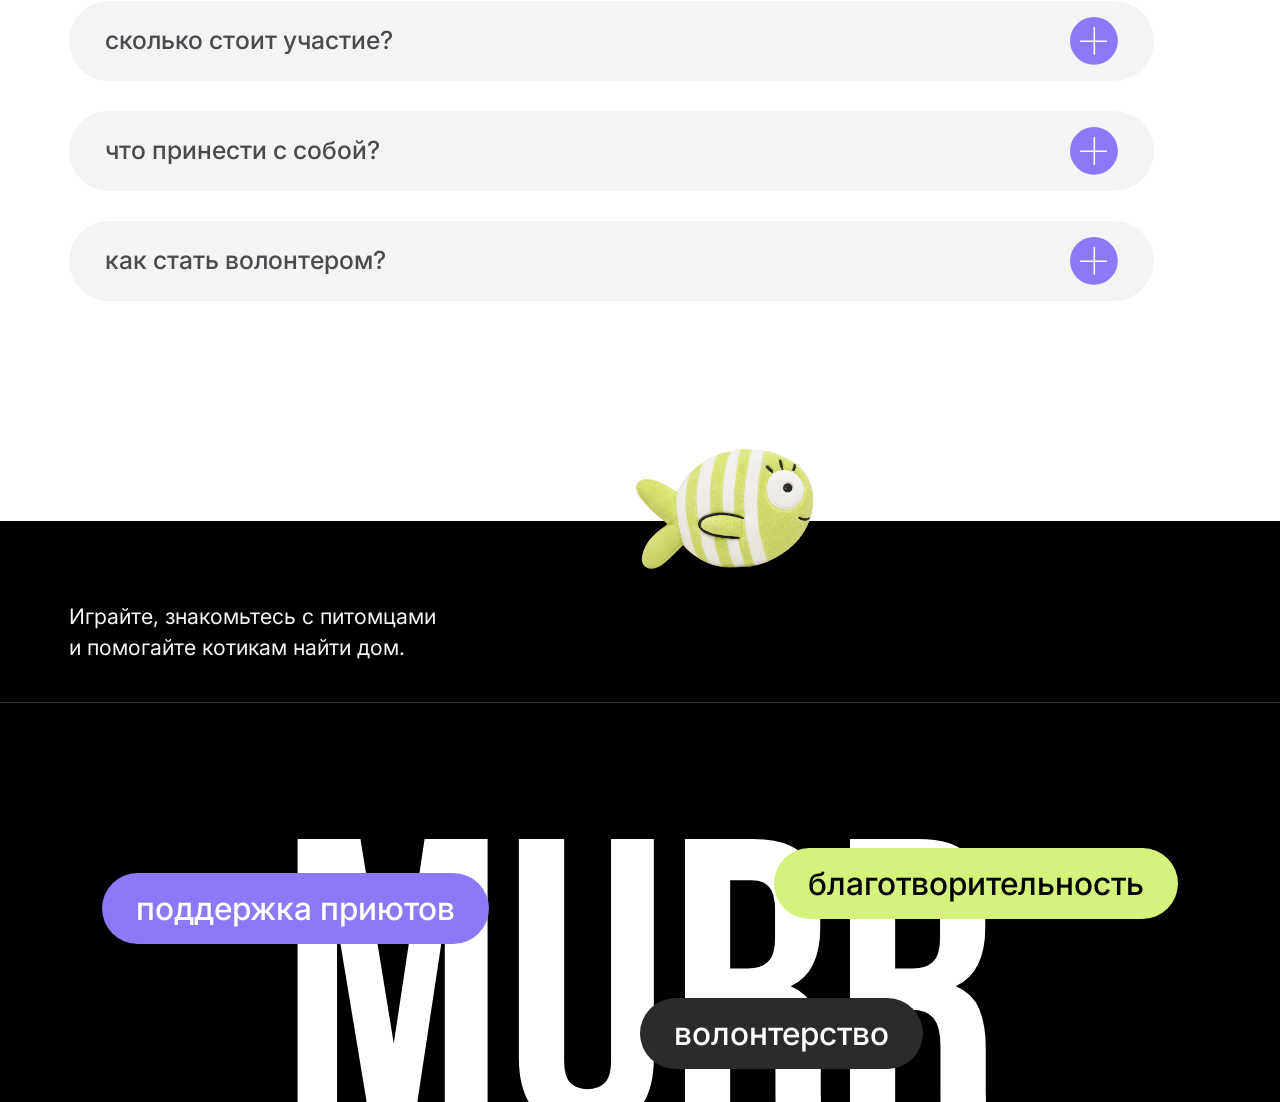
==== commit 58b7f0c4: "!ы" ====
--- a/index.html
+++ b/index.html
@@ -28,7 +28,6 @@
           <li><a class="menu__link" href="./merch.html">мерч</a></li>
           <li><a class="menu__link" href="./space.html">пространство</a></li>
           <li><a class="menu__link" href="#about">о нас</a></li>
-          <li><a class="menu__link" href="#">брошюра</a></li>
           <li><a class="menu__link" href="#cats">все коты</a></li>
         </ul>
 
--- a/stylesheets/adaptive.css
+++ b/stylesheets/adaptive.css
@@ -378,6 +378,28 @@
     line-height: 1.45;
   }
 
+  /* Card text is vw on desktop — restore readable sizes on mobile */
+  .cat-card__badge {
+    font-size: 14px;
+  }
+
+  .cat-card__name {
+    font-size: 18px;
+  }
+
+  /* Hide the grey subtitle on mobile — it ran behind the button */
+  .cat-card__desc {
+    display: none;
+  }
+
+  /* Slightly smaller button so the cat's name fits next to it */
+  .cat-card__btn {
+    height: 44px;
+    padding: 0 14px;
+    gap: 6px;
+    font-size: 14px;
+  }
+
   /* ---------- Screen 5 / FAQ ---------- */
   .faq__fish {
     display: none;
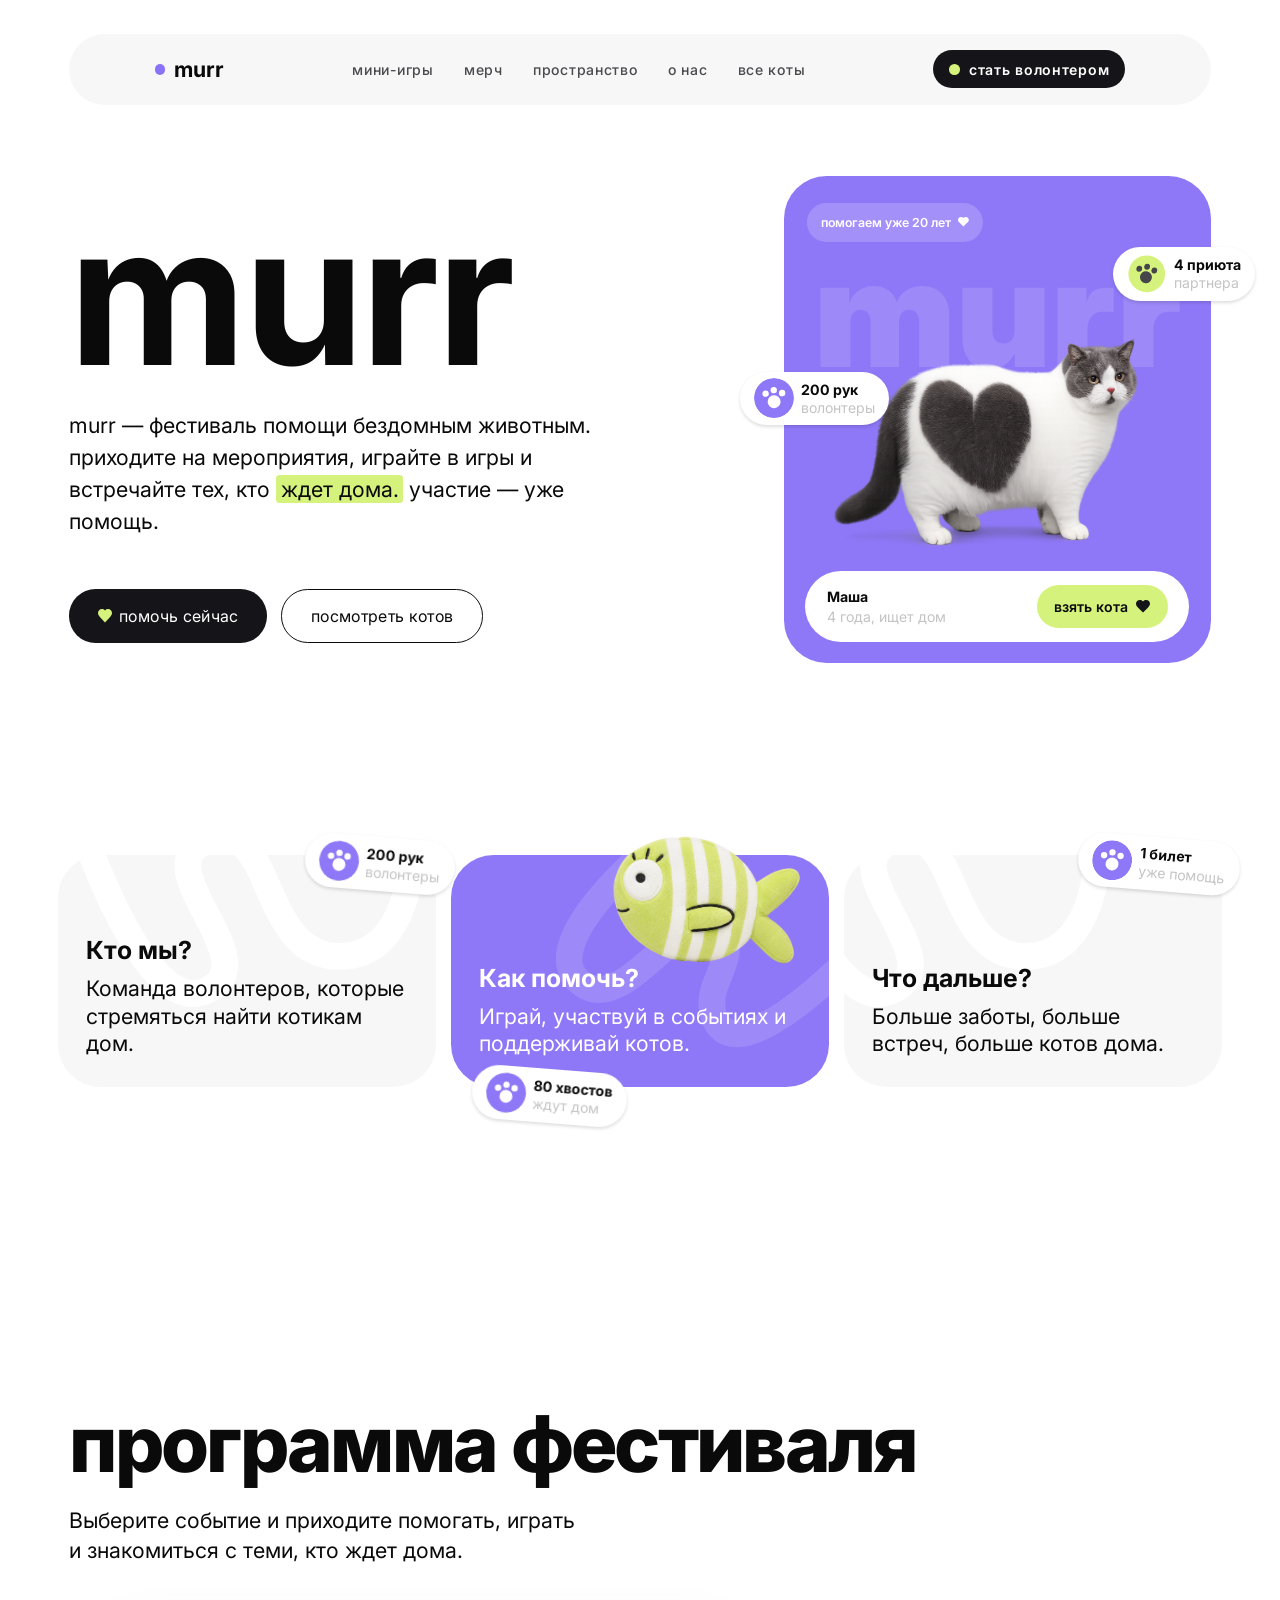
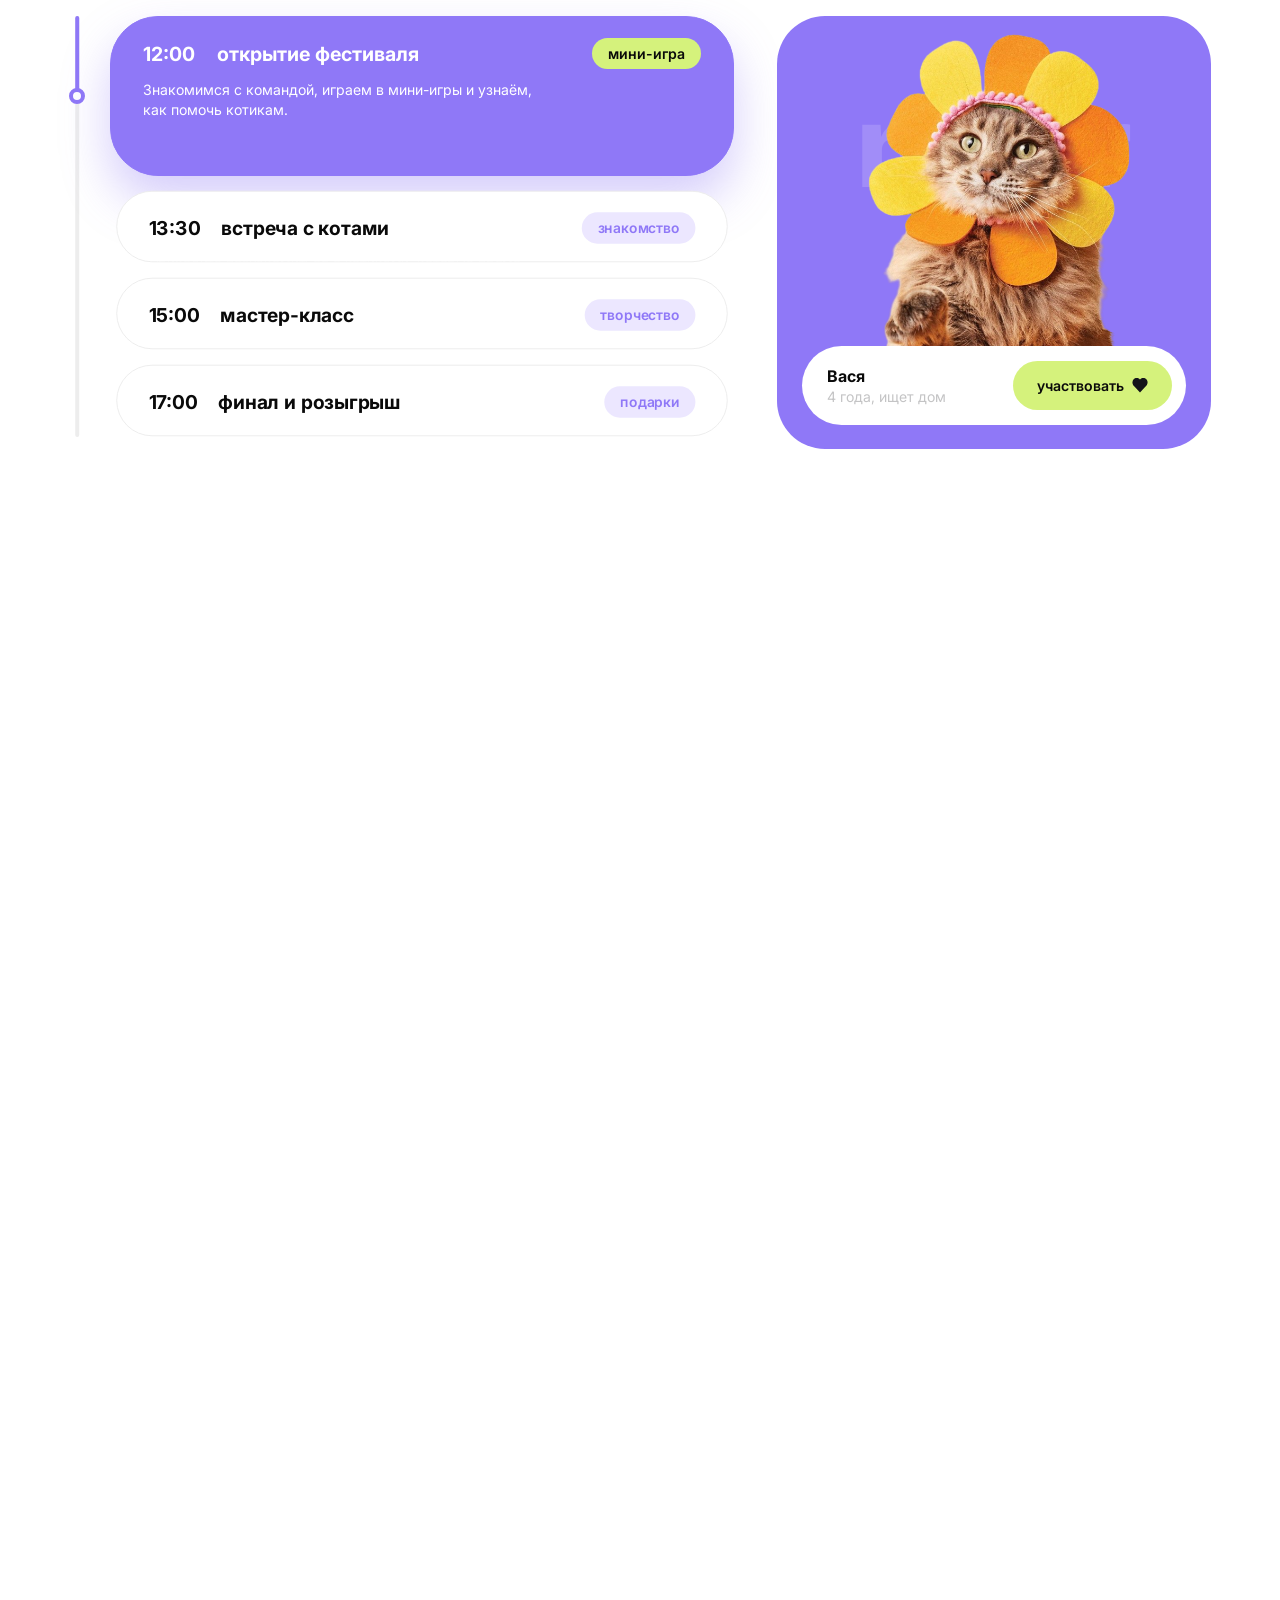
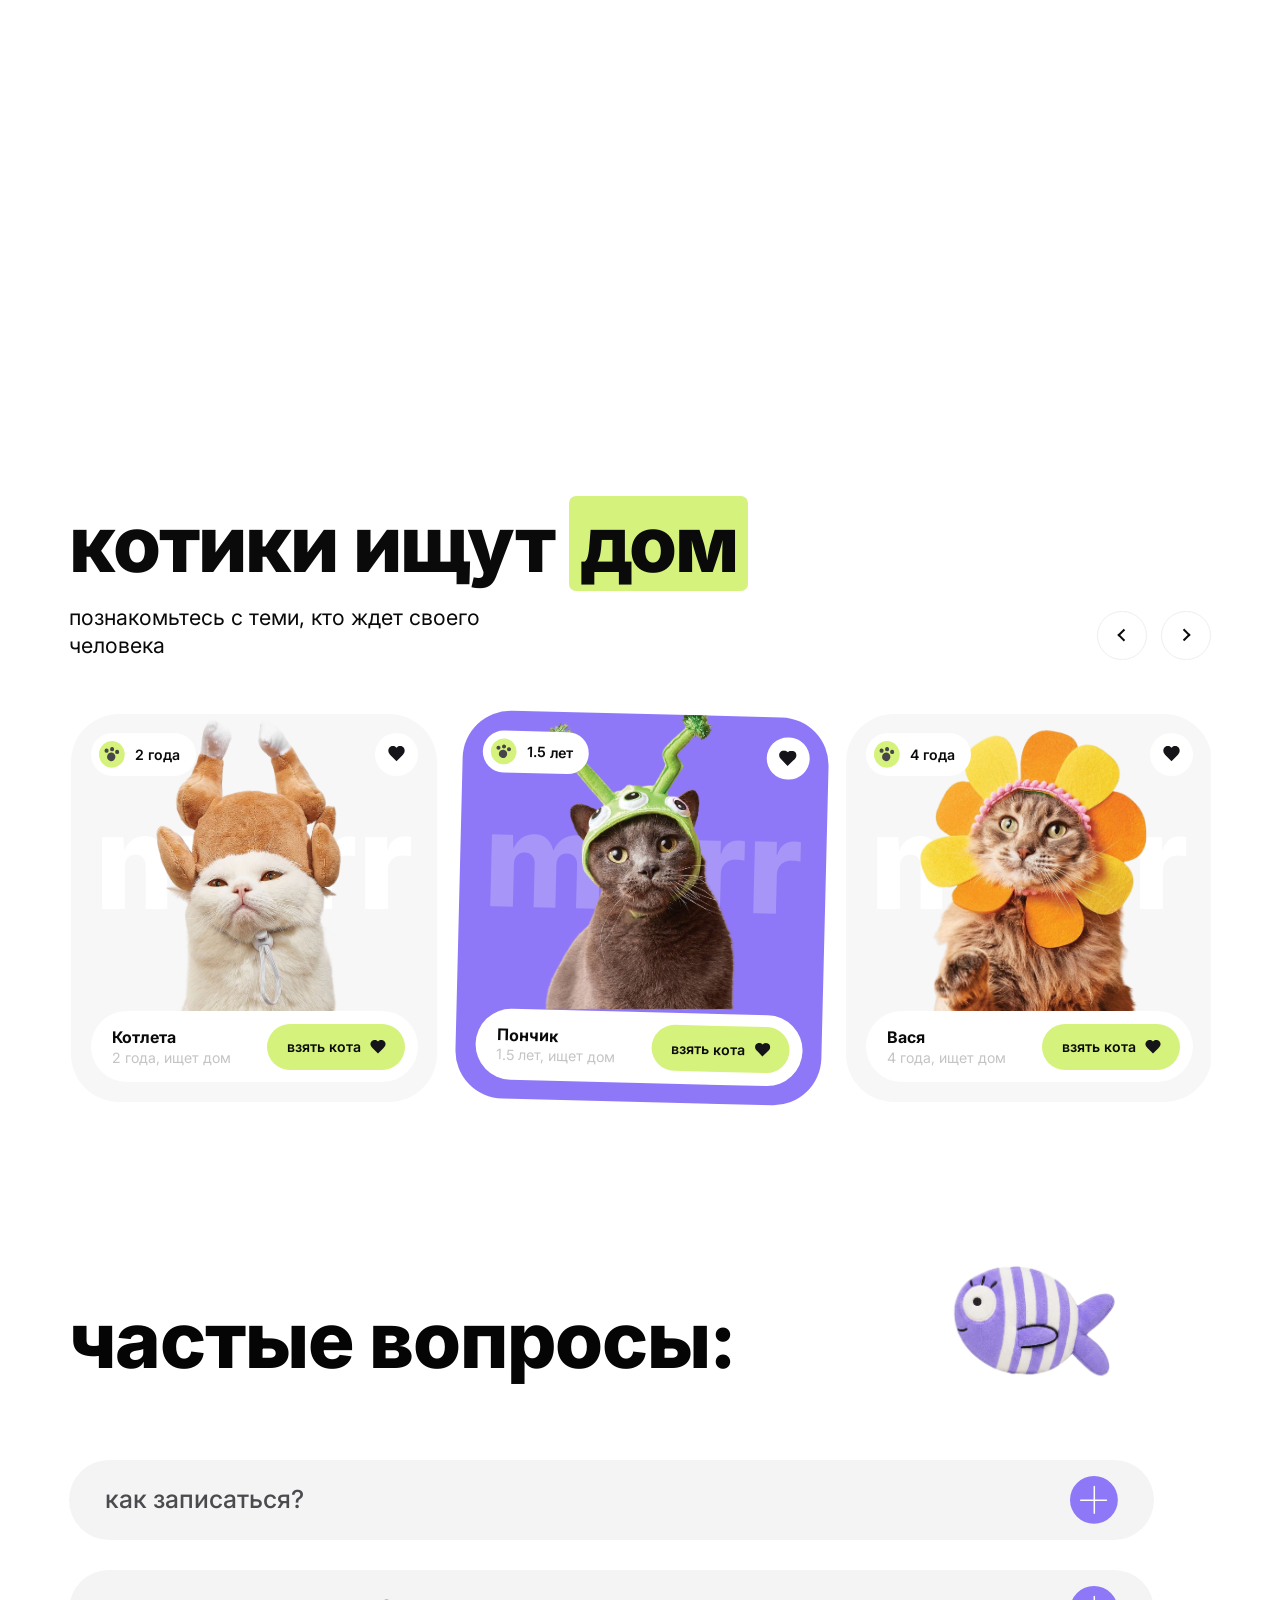
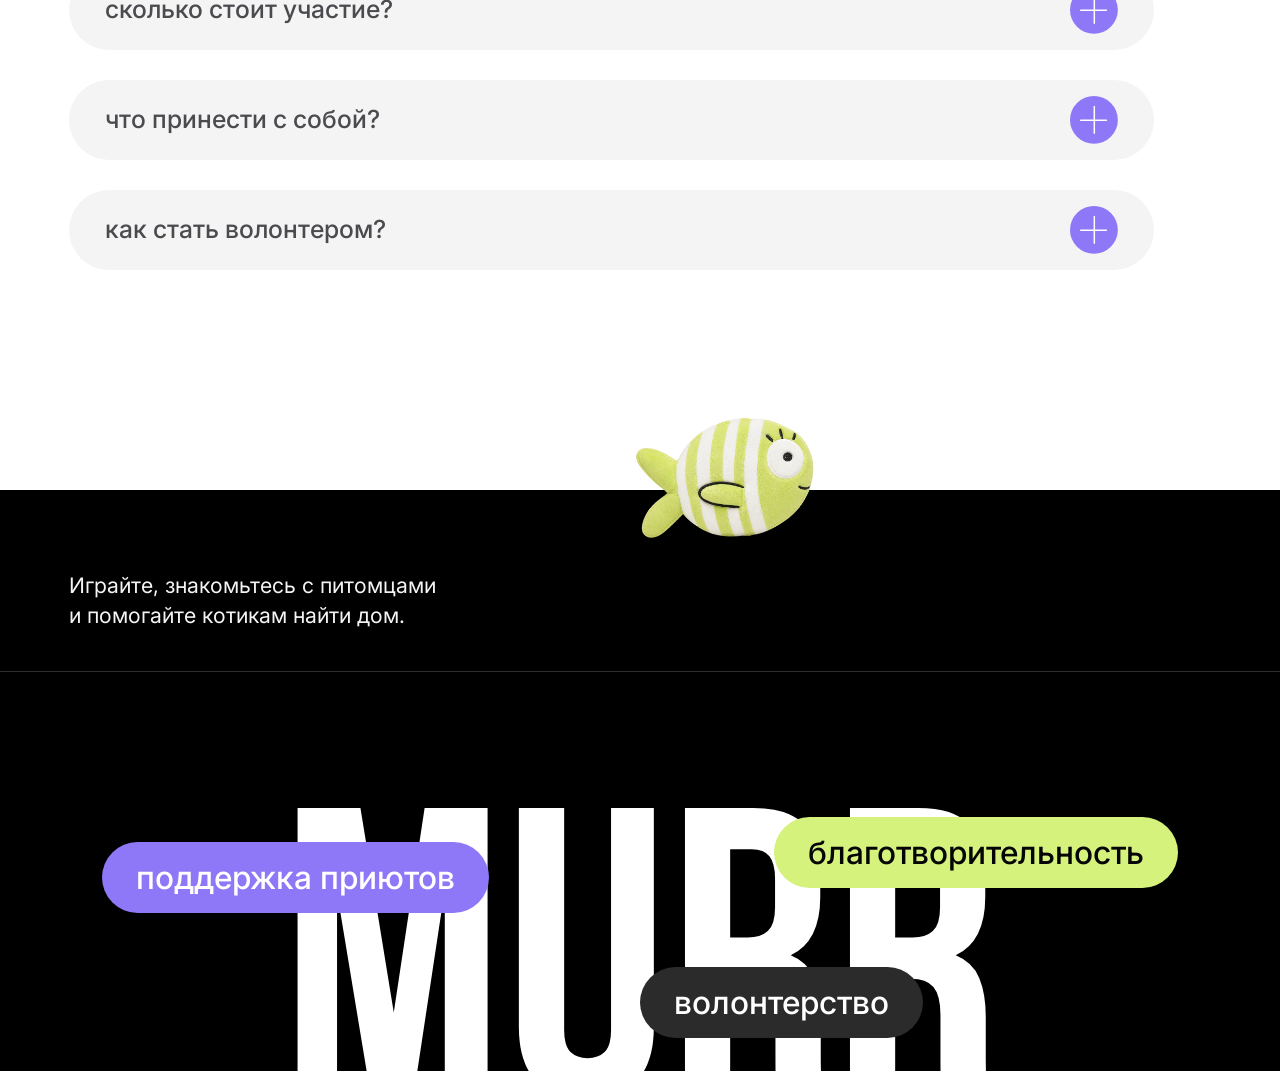
==== commit 90edffcf: "вроде все" ====
--- a/index.html
+++ b/index.html
@@ -49,11 +49,11 @@
             участие — уже помощь.</span>
           </p>
           <div class="hero__buttons">
-            <a class="hero__btn hero__btn--primary" href="#">
+            <a class="hero__btn hero__btn--primary" href="./404.html">
               <img class="hero__btn-heart" src="./img/heart.svg" alt="" />
               <span>помочь сейчас</span>
             </a>
-            <a class="hero__btn hero__btn--secondary" href="#">
+            <a class="hero__btn hero__btn--secondary" href="#cats">
               посмотреть котов
             </a>
           </div>
--- a/stylesheets/style.css
+++ b/stylesheets/style.css
@@ -1,7 +1,6 @@
 html {
   scroll-behavior: smooth;
-  /* clip (not hidden) stops horizontal scroll without creating a scroll
-     container — so it doesn't break position: sticky on the program page */
+
   overflow-x: clip;
 }
 
@@ -100,8 +99,6 @@
   background: #d5f27c;
 }
 
-/* ===== Hero ===== */
-
 .hero {
   width: 89.1667vw;
   margin: 0 auto;
@@ -180,8 +177,6 @@
   height: 1.0417vw;
 }
 
-/* ===== Card ===== */
-
 .card {
   position: relative;
   width: 33.3333vw;
@@ -379,8 +374,6 @@
   transform: scale(1.05);
 }
 
-/* ===== Screen 2 / Explain ===== */
-
 .explain {
   height: 48.0556vw;
   display: flex;
@@ -501,8 +494,6 @@
   left: 1.6667vw;
   transform: rotate(4.5deg);
 }
-
-/* ===== Screen 3 / Festival program ===== */
 
 :root {
   --color-purple: #8f78f7;
@@ -517,7 +508,7 @@
 
 .program {
   position: relative;
-  /* extra height creates the scroll distance that drives the timeline */
+
   min-height: 260vh;
   background: #ffffff;
 }
@@ -533,24 +524,24 @@
 .program__inner {
   width: 89.1667vw;
   margin: 0 auto;
-  padding: 64px 0;
+  padding: 4.4444vw 0;
 }
 
 .program__head {
-  margin-bottom: 56px;
+  margin-bottom: 3.8889vw;
 }
 
 .program__title {
   font-size: 6.1111vw;
   line-height: 0.95;
   font-weight: 800;
-  letter-spacing: -3px;
+  letter-spacing: -0.2083vw;
   white-space: nowrap;
   color: var(--color-black);
 }
 
 .program__subtitle {
-  margin-top: 28px;
+  margin-top: 1.9444vw;
   font-size: 1.6667vw;
   line-height: 1.4;
   font-weight: 400;
@@ -560,21 +551,19 @@
 .program__body {
   display: flex;
   align-items: flex-start;
-  gap: 48px;
+  gap: 3.3333vw;
 }
 
 .program__left {
   flex: 1 1 auto;
   display: flex;
-  gap: 28px;
-}
-
-/* --- Timeline --- */
+  gap: 1.9444vw;
+}
 
 .timeline {
   position: relative;
-  flex: 0 0 18px;
-  width: 18px;
+  flex: 0 0 1.25vw;
+  width: 1.25vw;
   align-self: stretch;
 }
 
@@ -583,7 +572,7 @@
   position: absolute;
   left: 50%;
   top: 0;
-  width: 4px;
+  width: 0.2778vw;
   border-radius: var(--radius-pill);
   transform: translateX(-50%);
 }
@@ -604,8 +593,8 @@
   position: absolute;
   left: 50%;
   top: 0;
-  width: 18px;
-  height: 18px;
+  width: 1.25vw;
+  height: 1.25vw;
   border-radius: 50%;
   background: #ffffff;
   border: 4px solid var(--color-purple);
@@ -614,23 +603,21 @@
   will-change: transform;
 }
 
-/* --- Event cards --- */
-
 .program__events {
   flex: 1 1 auto;
   display: flex;
   flex-direction: column;
-  gap: 16px;
+  gap: 1.1111vw;
 }
 
 .event-card {
-  height: 82px;
+  height: 5.6944vw;
   overflow: hidden;
-  padding: 24px 36px;
+  padding: 1.6667vw 2.5vw;
   display: flex;
   flex-direction: column;
   justify-content: flex-start;
-  gap: 12px;
+  gap: 0.8333vw;
   border-radius: var(--radius-lg);
   background: #ffffff;
   border: 1px solid var(--color-gray);
@@ -646,7 +633,7 @@
 }
 
 .event-card.is-active {
-  height: 180px;
+  height: 12.5vw;
   background: var(--color-purple);
   border-color: var(--color-purple);
   transform: scale(1);
@@ -656,7 +643,7 @@
 .event-card__row {
   display: flex;
   align-items: center;
-  gap: 24px;
+  gap: 1.6667vw;
 }
 
 .event-card__time {
@@ -676,7 +663,7 @@
 .event-card__tag {
   margin-left: auto;
   flex: 0 0 auto;
-  padding: 8px 18px;
+  padding: 0.5556vw 1.25vw;
   border-radius: var(--radius-pill);
   font-size: 1.1111vw;
   font-weight: 600;
@@ -694,7 +681,7 @@
   font-weight: 400;
   color: #ffffff;
   opacity: 0;
-  transform: translateY(10px);
+  transform: translateY(0.6944vw);
   transition:
     opacity 0.5s ease,
     transform 0.5s ease;
@@ -714,8 +701,6 @@
   opacity: 1;
   transform: translateY(0);
 }
-
-/* --- Right card --- */
 
 .program-card {
   position: relative;
@@ -742,7 +727,7 @@
 .program-card__photo {
   position: absolute;
   left: 0;
-  bottom: 100px;
+  bottom: 6.9444vw;
   width: 100%;
   height: 85.8%;
   object-fit: contain;
@@ -755,14 +740,14 @@
 .program-card__plate {
   position: absolute;
   z-index: 2;
-  left: 28px;
-  right: 28px;
-  bottom: 28px;
+  left: 1.9444vw;
+  right: 1.9444vw;
+  bottom: 1.9444vw;
   display: flex;
   align-items: center;
   justify-content: space-between;
-  gap: 16px;
-  padding: 16px 16px 16px 28px;
+  gap: 1.1111vw;
+  padding: 1.1111vw 1.1111vw 1.1111vw 1.9444vw;
   border-radius: var(--radius-pill);
   background: #ffffff;
 }
@@ -770,7 +755,7 @@
 .program-card__info {
   display: flex;
   flex-direction: column;
-  gap: 2px;
+  gap: 0.1389vw;
 }
 
 .program-card__name {
@@ -788,10 +773,10 @@
 .program-card__btn {
   display: flex;
   align-items: center;
-  gap: 10px;
+  gap: 0.6944vw;
   flex: 0 0 auto;
-  height: 56px;
-  padding: 0 26px;
+  height: 3.8889vw;
+  padding: 0 1.8056vw;
   border-radius: var(--radius-pill);
   background: var(--color-lime);
   font-size: 1.1111vw;
@@ -806,8 +791,8 @@
 }
 
 .program-card__heart {
-  width: 18px;
-  height: 16px;
+  width: 1.25vw;
+  height: 1.1111vw;
 }
 
 .program-card--pulse {
@@ -825,8 +810,6 @@
   }
 }
 
-/* --- Adaptive --- */
-
 @media (max-width: 1024px) {
   .program__title {
     font-size: 72px;
@@ -844,6 +827,10 @@
   .program-card__watermark {
     font-size: 90px;
   }
+
+  .program-card {
+    display: none;
+  }
 }
 
 @media (max-width: 768px) {
@@ -888,10 +875,8 @@
   }
 }
 
-/* ===== Screen 4 / Cats carousel ===== */
-
 .cats {
-  padding: 100px 0;
+  padding: 6.9444vw 0;
   background: #ffffff;
 }
 
@@ -904,27 +889,27 @@
   display: flex;
   align-items: flex-end;
   justify-content: space-between;
-  gap: 32px;
-  margin-bottom: 48px;
+  gap: 2.2222vw;
+  margin-bottom: 3.3333vw;
 }
 
 .cats__title {
   font-size: 6.1111vw;
   line-height: 0.95;
   font-weight: 800;
-  letter-spacing: -2px;
+  letter-spacing: -0.1389vw;
   white-space: nowrap;
   color: var(--color-black);
 }
 
 .cats__highlight {
   background: var(--color-lime);
-  border-radius: 8px;
-  padding: 0 12px;
+  border-radius: 0.5556vw;
+  padding: 0 0.8333vw;
 }
 
 .cats__subtitle {
-  margin-top: 24px;
+  margin-top: 1.6667vw;
   font-size: 1.6667vw;
   line-height: 1.35;
   font-weight: 400;
@@ -933,14 +918,14 @@
 
 .cats__arrows {
   display: flex;
-  gap: 16px;
+  gap: 1.1111vw;
   flex: 0 0 auto;
 }
 
 .cats__arrow {
   position: relative;
-  width: 56px;
-  height: 56px;
+  width: 3.8889vw;
+  height: 3.8889vw;
   border-radius: 50%;
   background: #ffffff;
   border: 1px solid var(--color-gray);
@@ -956,8 +941,8 @@
   position: absolute;
   top: 50%;
   left: 50%;
-  width: 10px;
-  height: 10px;
+  width: 0.6944vw;
+  height: 0.6944vw;
   border-left: 2px solid var(--color-black);
   border-bottom: 2px solid var(--color-black);
 }
@@ -980,31 +965,27 @@
   transform: none;
 }
 
-/* --- Track --- */
-
 .cats__track {
   display: flex;
-  gap: 24px;
+  gap: 1.6667vw;
   overflow-x: auto;
   scrollbar-width: none;
-  /* room for the tilted active card's corners (overflow-x: auto also clips Y) */
-  padding: 12px 0;
+
+  padding: 0.8333vw 0;
 }
 
 .cats__track::-webkit-scrollbar {
   display: none;
 }
 
-/* --- Cat card --- */
-
 .cat-card {
   position: relative;
-  flex: 0 0 calc((100% - 48px) / 3);
+  flex: 0 0 calc((100% - 3.3333vw) / 3);
   aspect-ratio: 1 / 1.06;
   display: flex;
   flex-direction: column;
   justify-content: space-between;
-  padding: 22px;
+  padding: 1.5278vw;
   border-radius: var(--radius-lg);
   background: #f7f7f7;
   overflow: hidden;
@@ -1029,8 +1010,6 @@
   transition: color 0.4s ease;
 }
 
-/* During the seamless loop jump we swap the active card between identical
-   copies — suppress transitions so the color/tilt don't visibly re-fire. */
 .cats__track.is-wrapping .cat-card,
 .cats__track.is-wrapping .cat-card__watermark {
   transition: none;
@@ -1058,7 +1037,7 @@
 .cat-card__photo {
   position: absolute;
   left: 0;
-  bottom: 100px;
+  bottom: 6.9444vw;
   width: 100%;
   height: 85.8%;
   object-fit: contain;
@@ -1079,9 +1058,9 @@
 .cat-card__badge {
   display: flex;
   align-items: center;
-  gap: 10px;
-  height: 48px;
-  padding: 0 18px 0 8px;
+  gap: 0.6944vw;
+  height: 3.3333vw;
+  padding: 0 1.25vw 0 0.5556vw;
   border-radius: var(--radius-pill);
   background: #ffffff;
   font-size: 1.1111vw;
@@ -1090,8 +1069,8 @@
 }
 
 .cat-card__paw {
-  width: 32px;
-  height: 32px;
+  width: 2.2222vw;
+  height: 2.2222vw;
   border-radius: 50%;
 }
 
@@ -1099,8 +1078,8 @@
   display: flex;
   align-items: center;
   justify-content: center;
-  width: 48px;
-  height: 48px;
+  width: 3.3333vw;
+  height: 3.3333vw;
   flex: 0 0 auto;
   border: none;
   border-radius: 50%;
@@ -1114,8 +1093,8 @@
 }
 
 .cat-card__fav img {
-  width: 20px;
-  height: 18px;
+  width: 1.3889vw;
+  height: 1.25vw;
 }
 
 .cat-card__plate {
@@ -1124,8 +1103,8 @@
   display: flex;
   align-items: center;
   justify-content: space-between;
-  gap: 12px;
-  padding: 14px 14px 14px 24px;
+  gap: 0.8333vw;
+  padding: 0.9722vw 0.9722vw 0.9722vw 1.6667vw;
   border-radius: var(--radius-pill);
   background: #ffffff;
 }
@@ -1133,7 +1112,7 @@
 .cat-card__info {
   display: flex;
   flex-direction: column;
-  gap: 2px;
+  gap: 0.1389vw;
   min-width: 0;
 }
 
@@ -1153,10 +1132,10 @@
 .cat-card__btn {
   display: flex;
   align-items: center;
-  gap: 10px;
+  gap: 0.6944vw;
   flex: 0 0 auto;
-  height: 52px;
-  padding: 0 22px;
+  height: 3.6111vw;
+  padding: 0 1.5278vw;
   border-radius: var(--radius-pill);
   background: var(--color-lime);
   font-size: 1.1111vw;
@@ -1171,11 +1150,9 @@
 }
 
 .cat-card__heart {
-  width: 18px;
-  height: 16px;
-}
-
-/* --- Adaptive --- */
+  width: 1.25vw;
+  height: 1.1111vw;
+}
 
 @media (max-width: 1024px) {
   .cats {
@@ -1191,7 +1168,7 @@
   }
 
   .cat-card {
-    flex: 0 0 calc((100% - 24px) / 2);
+    flex: 0 0 calc((100% - 1.6667vw) / 2);
   }
 }
 
@@ -1215,8 +1192,6 @@
     flex: 0 0 80%;
   }
 }
-
-/* ===== Screen 5 / FAQ ===== */
 
 .faq {
   position: relative;
@@ -1344,8 +1319,6 @@
   transform: translateY(0);
 }
 
-/* --- Adaptive --- */
-
 @media (max-width: 1024px) {
   .faq {
     padding: 72px 0;
@@ -1397,8 +1370,6 @@
     font-size: 15px;
   }
 }
-
-/* ===== Footer ===== */
 
 .footer {
   position: relative;
@@ -1476,8 +1447,6 @@
   animation: wave-center 4s linear infinite -2.6s;
 }
 
-/* Same wave as the first screen, but keeps the dark badge horizontally
-   centered (translateX(-50%)) while it bobs. */
 @keyframes wave-center {
   0% {
     transform: translate(-50%, -1vw) rotate(0deg);
@@ -1507,8 +1476,6 @@
     transform: translate(-50%, -1vw) rotate(0deg);
   }
 }
-
-/* --- Adaptive --- */
 
 @media (max-width: 1024px) {
   .footer__murr {
@@ -1575,8 +1542,6 @@
     top: 130px;
   }
 }
-
-/* ===== Volunteer page ===== */
 
 .volunteer {
   width: 89.1667vw;
@@ -1692,8 +1657,6 @@
   }
 }
 
-/* ===== 404 page ===== */
-
 .notfound {
   position: relative;
   overflow: hidden;
@@ -1818,8 +1781,6 @@
   }
 }
 
-/* ===== Games page ===== */
-
 .games {
   position: relative;
   z-index: 2;
@@ -1964,8 +1925,6 @@
   height: 1.3889vw;
 }
 
-/* --- Games page: mobile --- */
-
 @media (max-width: 768px) {
   .games {
     width: auto;
@@ -2040,8 +1999,6 @@
     height: 16px;
   }
 }
-
-/* ===== Merch page ===== */
 
 .merch__hero {
   position: relative;
@@ -2116,8 +2073,6 @@
   animation: fish-sway 4s ease-in-out infinite -1s;
   z-index: 3;
 }
-
-/* --- Product card --- */
 
 .product-card {
   position: relative;
@@ -2176,7 +2131,6 @@
   scale: 1.6;
 }
 
-/* Gentle rocking of the product on card hover: 0 → -2.26° → 0 → 2.26° → 0 */
 @keyframes product-tilt {
   0% {
     rotate: 0deg;
@@ -2261,8 +2215,6 @@
   height: 0.9vw;
 }
 
-/* --- Adaptive --- */
-
 @media (max-width: 768px) {
   .merch__title {
     font-size: 22vw;
@@ -2325,8 +2277,6 @@
     height: 12px;
   }
 }
-
-/* ===== Space page ===== */
 
 .space {
   width: 89.1667vw;
@@ -2529,8 +2479,6 @@
   animation: wave 4s linear infinite -3s;
 }
 
-/* --- Locations --- */
-
 .space-locations {
   position: relative;
   padding: 6vw 0 8vw;
@@ -2605,7 +2553,7 @@
   margin-top: 3vw;
   width: 24.7222vw;
   height: 23.2639vw;
-  /* aspect-ratio: 4 / 3; */
+
   border-radius: 1.6667vw;
   background: #f4f4f4;
   transform: rotate(-3deg);
@@ -2619,7 +2567,6 @@
   background: #1a1320;
 }
 
-/* Tilt to opposite sides on hover */
 .space-loc-card:hover {
   transform: rotate(-6deg);
 }
@@ -2679,8 +2626,6 @@
   line-height: 1.2;
   color: #c4c4c5;
 }
-
-/* --- Adaptive --- */
 
 @media (max-width: 768px) {
   .space {
@@ -2835,8 +2780,6 @@
     font-size: 12px;
   }
 }
-
-/* ===== Magazine page ===== */
 
 .magazine {
   width: 89.1667vw;
@@ -2918,8 +2861,6 @@
   user-select: none;
   animation: fish-sway 5s ease-in-out infinite;
 }
-
-/* --- Magazine board --- */
 
 .mag-board-wrap {
   position: relative;
@@ -3057,8 +2998,6 @@
   user-select: none;
 }
 
-/* --- Magazine footer extra --- */
-
 .mag-footer__top {
   position: relative;
 }
@@ -3074,8 +3013,6 @@
   user-select: none;
 }
 
-/* --- Adaptive --- */
-
 @media (max-width: 768px) {
   .magazine {
     width: 90vw;
--- a/stylesheets/adaptive.css
+++ b/stylesheets/adaptive.css
@@ -1,9 +1,3 @@
-/* ===========================================================
-   Mobile adaptive — main page (index.html)
-   =========================================================== */
-
-/* Mobile nav popup opened by tapping the logo. Hidden by default everywhere;
-   only opened (via JS) on mobile, so it never shows on desktop. */
 .nav-popup {
   display: none;
   position: absolute;
@@ -35,7 +29,7 @@
 }
 
 @media (max-width: 600px) {
-  /* ---------- Header ---------- */
+
   .header {
     padding-top: 16px;
   }
@@ -59,19 +53,27 @@
   .logo__dot {
     width: 8px;
     height: 8px;
+    background: #0a0a0a;
   }
 
   .logo__text {
-    font-size: 20px;
-  }
-
-  /* Full nav doesn't fit on a phone — drop it down to just the logo. */
+    display: none;
+  }
+
+  .logo::before,
+  .logo::after {
+    content: '';
+    width: 8px;
+    height: 8px;
+    border-radius: 50%;
+    background: #0a0a0a;
+  }
+
   .menu__list,
   .volunteer-button {
     display: none;
   }
 
-  /* ---------- Screen 1 / Hero ---------- */
   .hero {
     width: 92%;
     flex-direction: column;
@@ -97,7 +99,6 @@
     line-height: 1.45;
   }
 
-  /* Keep only the first sentence on mobile */
   .hero__text-extra {
     display: none;
   }
@@ -130,7 +131,6 @@
     height: 13px;
   }
 
-  /* ---------- Hero card ---------- */
   .card {
     width: 100%;
     height: auto;
@@ -145,7 +145,6 @@
     font-size: 124px;
   }
 
-  /* Badges (shared by hero card + info cards) */
   .card__badge {
     height: 34px;
     padding: 0 12px;
@@ -225,7 +224,6 @@
     height: 12px;
   }
 
-  /* ---------- Screen 2 / Explain ---------- */
   .explain {
     height: auto;
     flex-direction: column;
@@ -248,7 +246,6 @@
     border-radius: 26px;
   }
 
-  /* No decorative curves on mobile cards */
   .info-card__curve {
     display: none;
   }
@@ -262,14 +259,12 @@
     max-width: 88%;
   }
 
-  /* Fish pops out the top-right of the accent card */
   .info-card__fish {
     top: -46px;
     right: 16px;
     width: 96px;
   }
 
-  /* Badges overlap the bottom edge; light cards on the left, accent on the right */
   .info-card__badge--tr,
   .info-card__badge--bl {
     top: auto;
@@ -287,10 +282,6 @@
     left: auto;
   }
 
-  /* ---------- Screen 3 / Festival program ---------- */
-  /* No sticky pin / reserved height on mobile — the section is only as tall as
-     its content (so there's no empty gap). The scroll animation is driven from
-     each card's position via JS (closest card to the viewport center is active). */
   .program {
     min-height: 0;
   }
@@ -332,20 +323,22 @@
     gap: 14px;
   }
 
-  /* No changing cat card on mobile */
+  .program__events {
+    gap: 16px;
+  }
+
   .program-card {
     display: none;
   }
 
-  /* Card heights / gap stay the same as desktop (82 / 180 / 16) — the JS
-     positions the timeline dot from those exact values, so only the inner
-     spacing and type are restyled here. */
   .event-card {
+    height: 82px;
     padding: 22px 18px;
     border-radius: 26px;
   }
 
   .event-card.is-active {
+    height: 180px;
     border-radius: 26px;
   }
 
@@ -368,7 +361,6 @@
     font-size: 16px;
   }
 
-  /* ---------- Screen 4 / Cats ---------- */
   .cats__arrows {
     display: none;
   }
@@ -378,29 +370,61 @@
     line-height: 1.45;
   }
 
-  /* Card text is vw on desktop — restore readable sizes on mobile */
+  .cat-card__photo {
+    bottom: 15.4vw;
+  }
+
+  .cat-card {
+    padding: 4.1vw;
+  }
+
   .cat-card__badge {
-    font-size: 14px;
+    height: 8.7vw;
+    gap: 2vw;
+    padding: 0 3.6vw 0 1.5vw;
+    font-size: 3.6vw;
+  }
+
+  .cat-card__paw {
+    width: 6.7vw;
+    height: 6.7vw;
+  }
+
+  .cat-card__fav {
+    width: 10.3vw;
+    height: 10.3vw;
+  }
+
+  .cat-card__fav img {
+    width: 4.1vw;
+    height: 3.85vw;
+  }
+
+  .cat-card__plate {
+    gap: 2vw;
+    padding: 2vw 2vw 2vw 4.1vw;
+  }
+
+  .cat-card__heart {
+    width: 3.85vw;
+    height: 3.6vw;
   }
 
   .cat-card__name {
-    font-size: 18px;
-  }
-
-  /* Hide the grey subtitle on mobile — it ran behind the button */
+    font-size: 4.6vw;
+  }
+
   .cat-card__desc {
     display: none;
   }
 
-  /* Slightly smaller button so the cat's name fits next to it */
   .cat-card__btn {
-    height: 44px;
-    padding: 0 14px;
-    gap: 6px;
-    font-size: 14px;
-  }
-
-  /* ---------- Screen 5 / FAQ ---------- */
+    height: 11.3vw;
+    padding: 0 3.6vw;
+    gap: 1.5vw;
+    font-size: 3.6vw;
+  }
+
   .faq__fish {
     display: none;
   }
@@ -409,22 +433,18 @@
     font-size: 16px;
   }
 
-  /* ---------- Footer ---------- */
   .footer__badge {
     display: none;
   }
 
-  /* ---------- Games page ---------- */
   .games__fish {
     display: none;
   }
 
-  /* More leading so the highlight on the 2nd line doesn't touch the 1st line */
   .games__title {
     line-height: 1.25;
   }
 
-  /* ---------- Merch page ---------- */
   .merch__fish,
   .merch__fish-bottom {
     display: none;
@@ -434,24 +454,19 @@
     display: none;
   }
 
-  /* Taller hero (the "murr / мерч мероприятия" block) — shop grid below is
-     unchanged. */
   .merch__hero {
     height: auto;
     min-height: 80vh;
   }
 
-  /* Make the purple shop area a bit longer (more room below the cards) */
   .merch__shop {
     padding: 28px 0 64px;
   }
 
-  /* ---------- 404 page ---------- */
   .notfound__fish {
     display: none;
   }
 
-  /* Make both buttons the same width */
   .notfound__buttons {
     align-items: stretch;
     width: 100%;
@@ -464,7 +479,6 @@
     width: 100%;
   }
 
-  /* ---------- Space page / hero ---------- */
   .space-hero {
     flex-direction: column;
     align-items: stretch;
@@ -515,15 +529,19 @@
     width: 88%;
   }
 
-  /* No tilt on the video and location blocks on mobile */
   .space-video__frame,
   .space-loc-card {
     transform: none;
   }
 
-  /* Center location cards horizontally (and keep them within the screen) */
   .space-locations__col {
+    width: 100%;
     align-items: center;
+  }
+
+  .space-locations__text {
+    align-self: flex-start;
+    text-align: left;
   }
 
   .space-loc-card,
@@ -538,10 +556,6 @@
   }
 }
 
-/* ===========================================================
-   Tablet — keep the two-column locations layout
-   (location 1 + text left, location 2 + text right & lower)
-   =========================================================== */
 @media (min-width: 601px) and (max-width: 768px) {
   .space-locations {
     flex-direction: row;
@@ -553,7 +567,6 @@
     flex: 0 0 46%;
   }
 
-  /* Right column (location 2 + its text) sits a bit lower */
   .space-locations__col--right {
     margin-top: 14vw;
   }
@@ -566,3 +579,27 @@
     aspect-ratio: 356 / 335;
   }
 }
+
+@media (max-width: 1024px) {
+  .program {
+    min-height: 0;
+  }
+
+  .program__sticky {
+    position: static;
+    min-height: 0;
+    display: block;
+  }
+
+  .program__events {
+    gap: 16px;
+  }
+
+  .event-card {
+    height: 82px;
+  }
+
+  .event-card.is-active {
+    height: 180px;
+  }
+}
